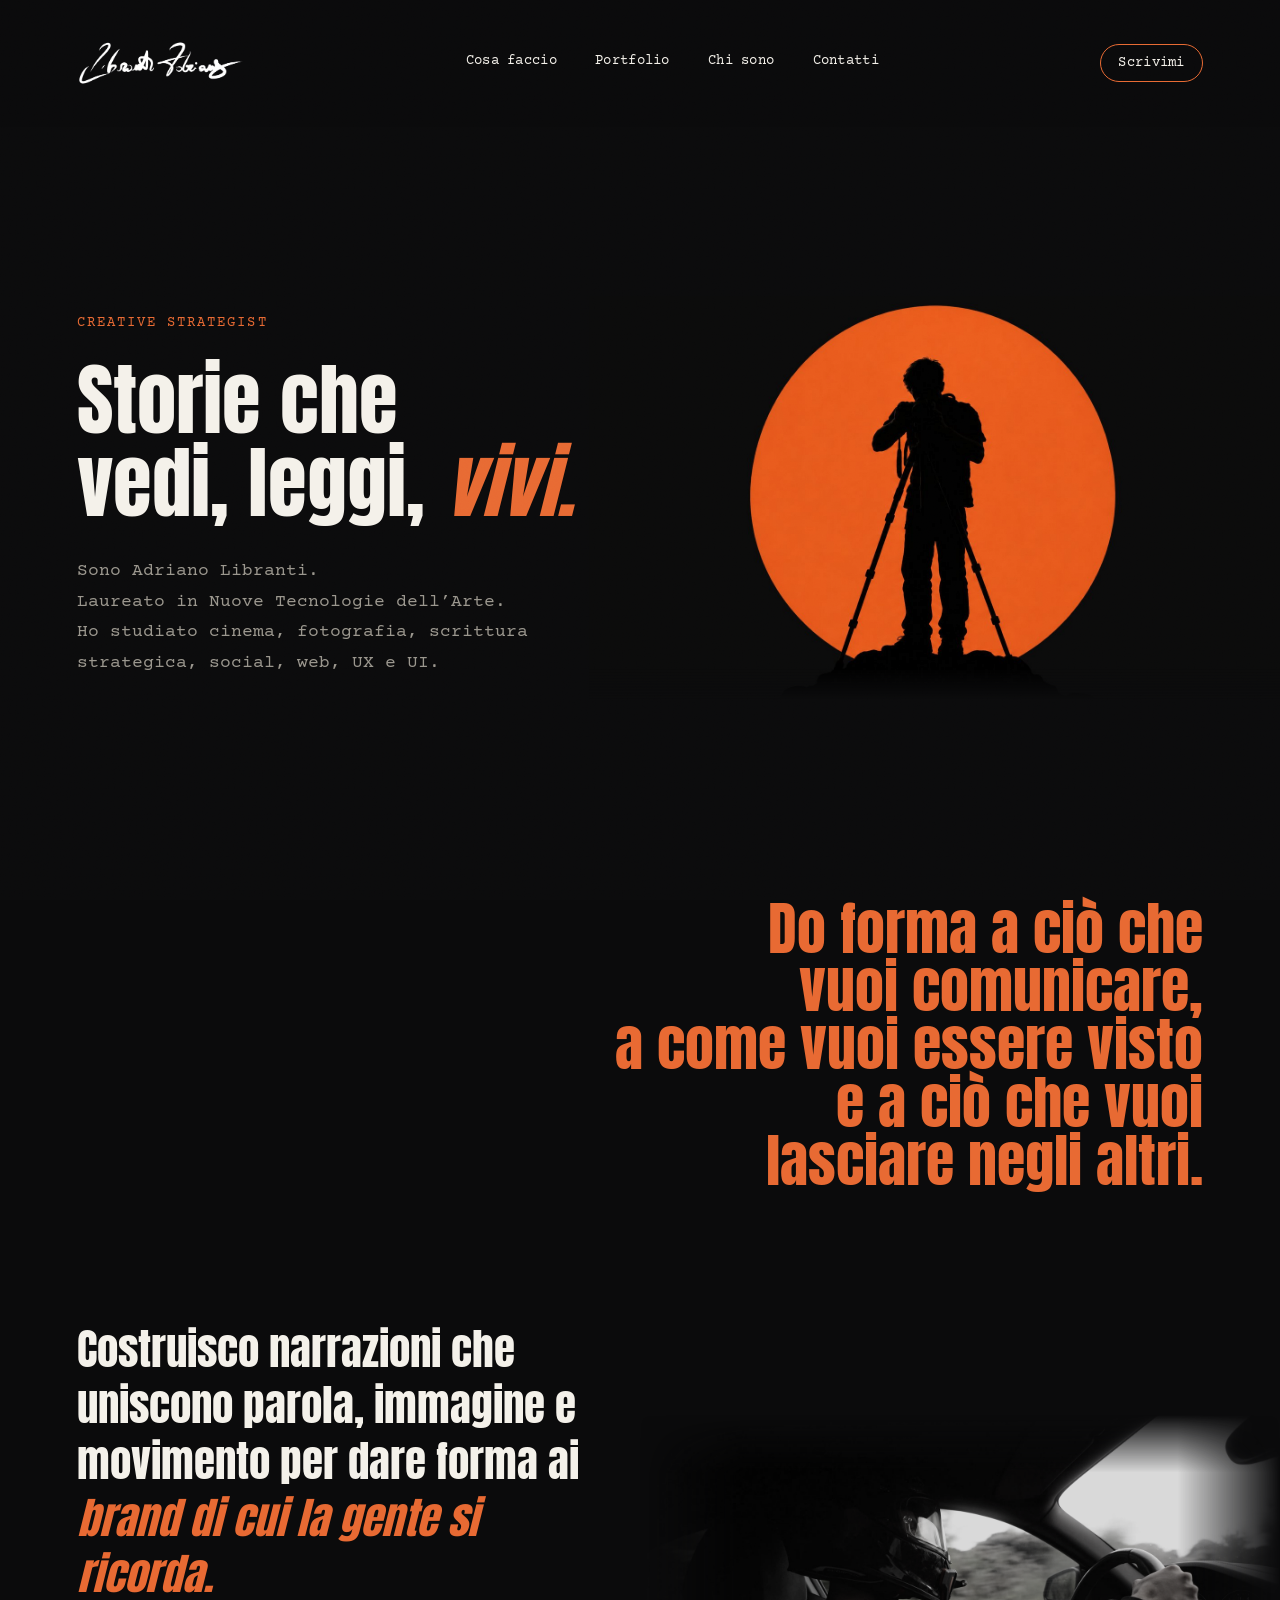
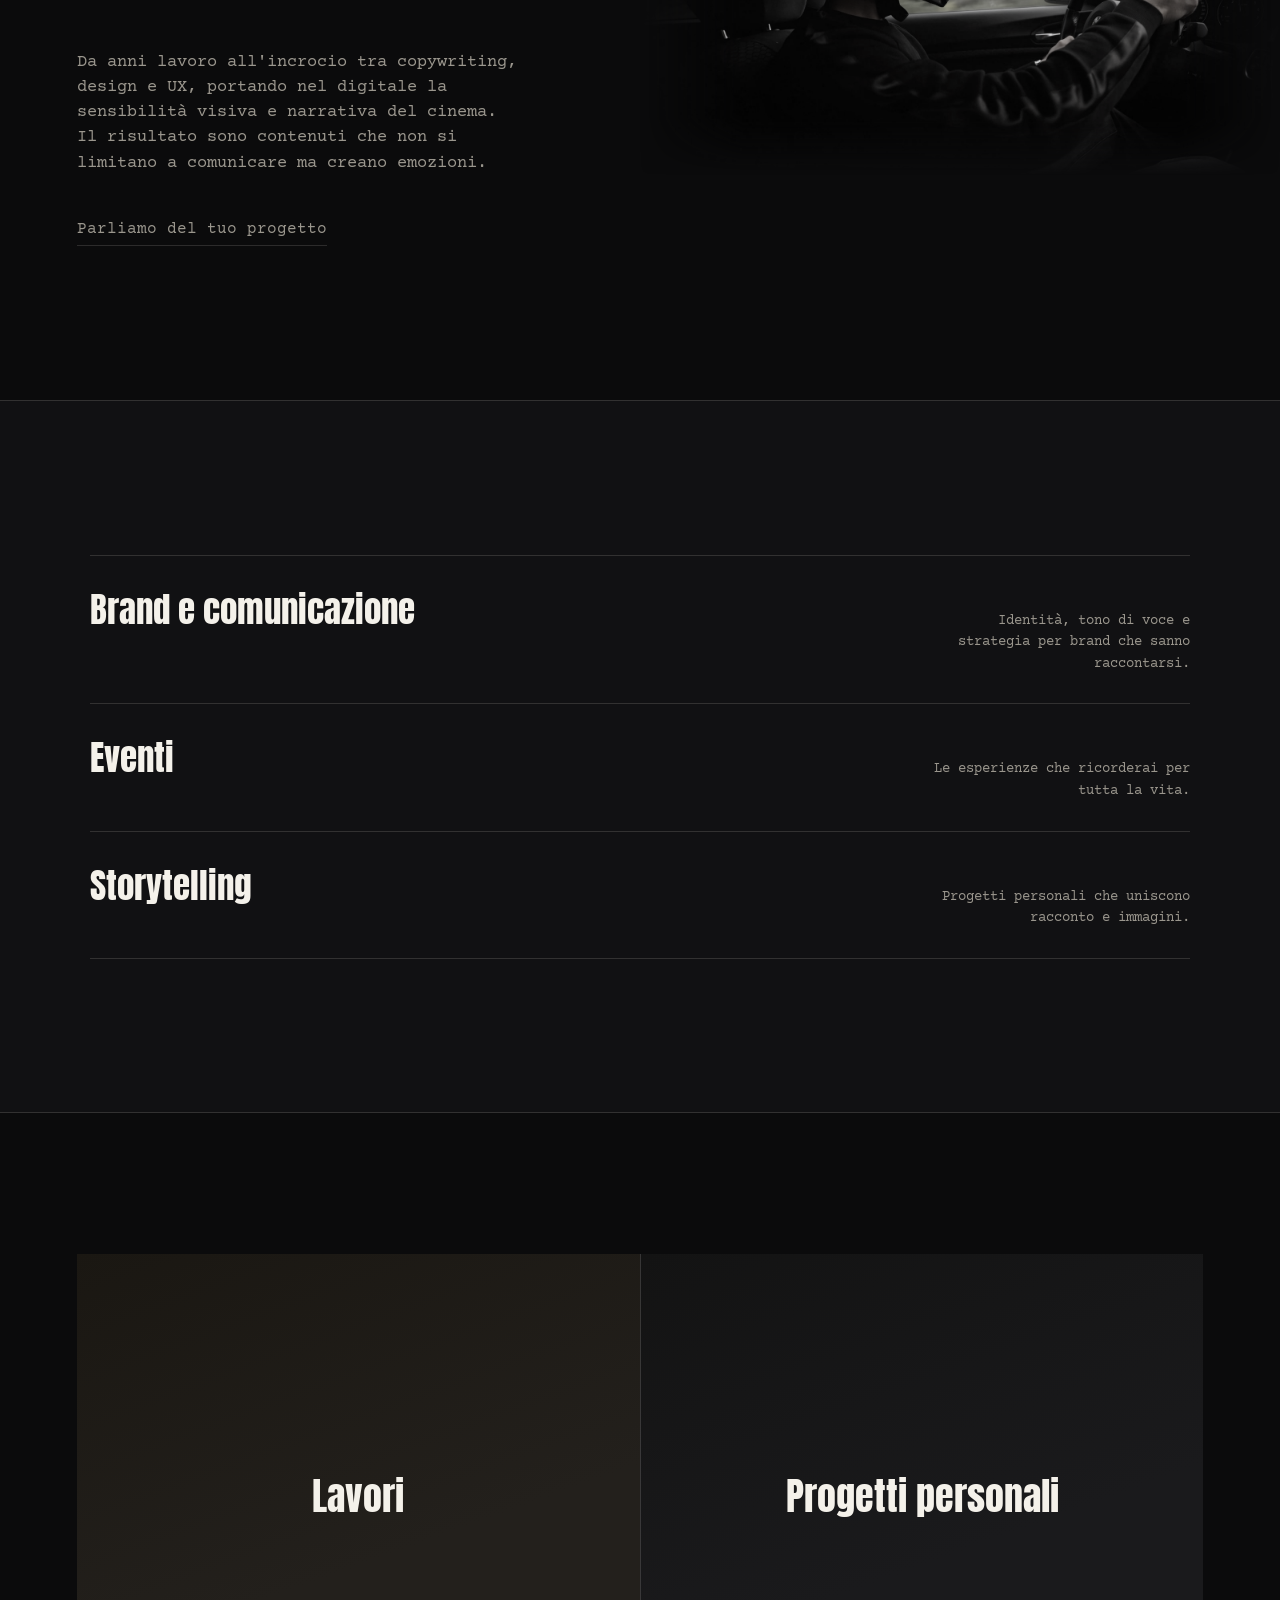
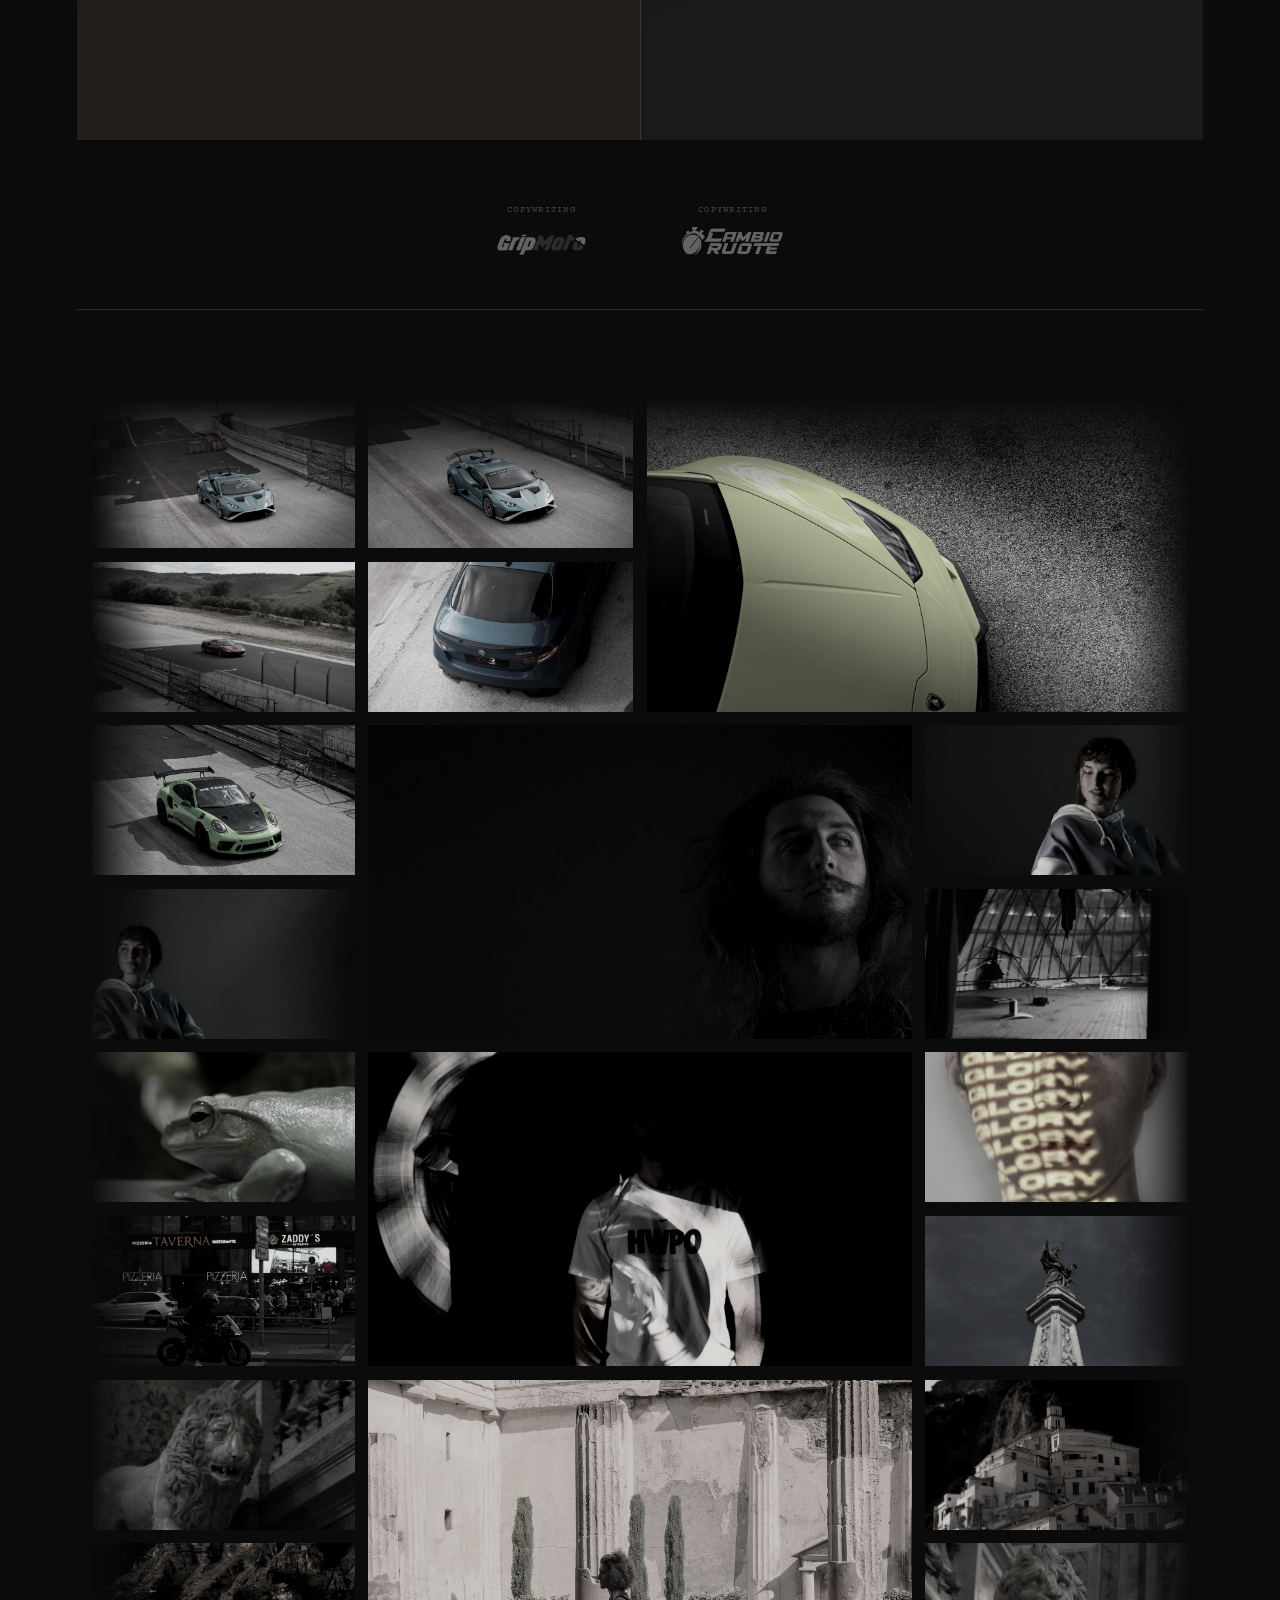
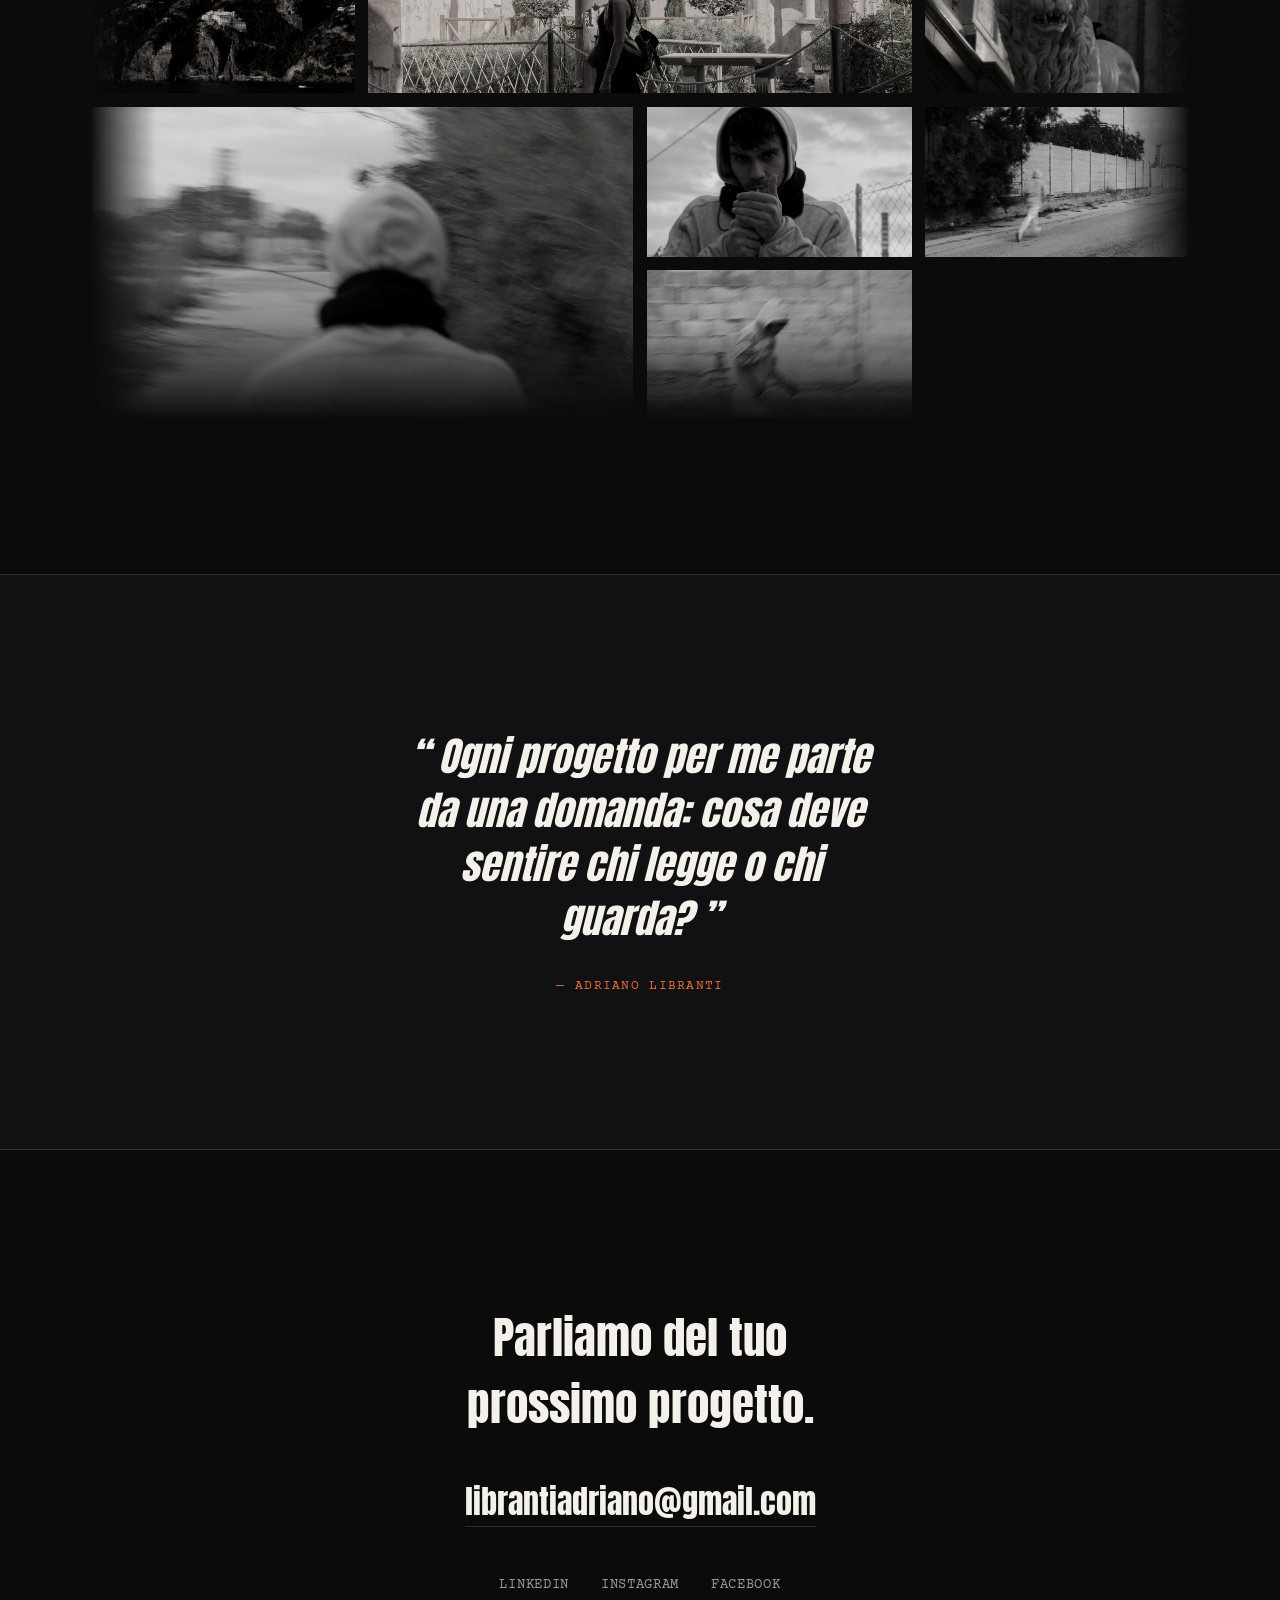
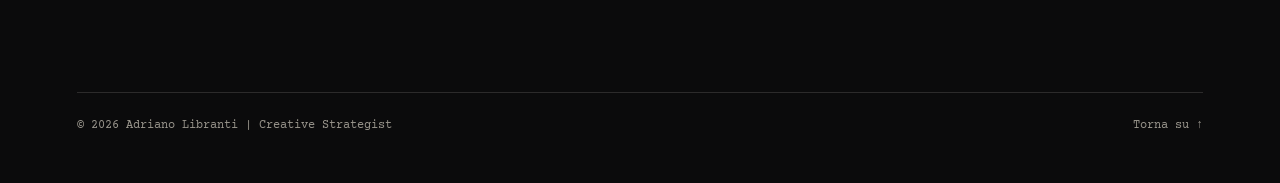
==== index.html @ df9f4f54 "Sistema "Eventi" nella sezione "Cosa faccio" su mobile (iPhone Pro Max/Plus) Il layout mobile affida" ====
<!DOCTYPE html>
<html lang="it">
<head>
  <meta charset="UTF-8">
  <meta name="viewport" content="width=device-width, initial-scale=1.0">
  <title>Adriano Libranti | Creative Strategist </title>
  <meta name="description" content="Adriano Libranti — Creative Strategist. Storytelling, copywriting, design, UX e linguaggio cinematografico al servizio dei brand.">
  <link rel="icon" type="image/png" href="assets/img/favicon.png">
  <link rel="preconnect" href="https://fonts.googleapis.com">
  <link rel="preconnect" href="https://fonts.gstatic.com" crossorigin>
  <link href="https://fonts.googleapis.com/css2?family=Anton&family=Courier+Prime:ital,wght@0,400;0,700;1,400;1,700&display=swap" rel="stylesheet">
  <link rel="stylesheet" href="assets/css/style.css?v=47">
</head>
<body id="top">
  <div class="preloader" id="preloader" aria-hidden="true">
    <span class="preloader__count" id="preloaderCount">0</span>
    <span class="preloader__label">Adriano Libranti</span>
  </div>

  <div class="cursor" id="cursor" aria-hidden="true">
    <div class="cursor__caret" id="cursorCaret"></div>
  </div>

  <div class="grain" aria-hidden="true"></div>

  <header class="site-header">
    <a href="#top" class="site-header__logo">
      <img src="assets/img/logo.png" alt="Adriano Libranti">
    </a>

    <nav class="site-header__nav">
      <a href="#servizi">Cosa faccio</a>
      <a href="#lavori">Portfolio</a>
      <a href="#chi-sono">Chi sono</a>
      <a href="#contatti">Contatti</a>
    </nav>

    <a href="mailto:librantiadriano@gmail.com" class="site-header__cta">
      Scrivimi
    </a>
  </header>

  <main>
    <section class="hero" id="hero">
      <p class="hero__eyebrow reveal">Creative Strategist</p>

      <h1 class="hero__title" data-cursor="text">
        <span class="reveal">Storie che</span>
        <span class="reveal">vedi, leggi, <em>vivi.</em></span>
      </h1>

      <p class="hero__subtitle reveal">
        Sono Adriano Libranti.<br>
        Laureato in Nuove Tecnologie dell’Arte.<br>
        Ho studiato cinema, fotografia, scrittura strategica, social, web, UX e UI.
      </p>

      <div class="home-photo-frame home-photo-frame--hero" aria-hidden="true">
        <img src="assets/img/home/hero-side.jpg" alt="" class="home-photo reveal" fetchpriority="high">
      </div>
    </section>

    <section class="scroll-text">
      <p class="scroll-text__text" id="scrollText" data-cursor="text">
        Do forma a ciò che<br> vuoi comunicare,<br> a come vuoi essere visto <br>e a ciò che vuoi <br>lasciare negli altri.
      </p>
    </section>

    <section class="about" id="chi-sono">
      <div class="about__inner">
        <p class="about__statement reveal" data-cursor="text">
          Costruisco narrazioni che uniscono parola, immagine e movimento
          per dare forma ai <em>brand di cui la gente si ricorda.</em>
        </p>

        <div class="about__details reveal">
          <p>
            Da anni lavoro all'incrocio tra copywriting, design e UX,
            portando nel digitale la sensibilità visiva e narrativa del
            cinema.<br>Il risultato sono contenuti che non si
            limitano a comunicare ma creano emozioni.
          </p>
          <a href="#contatti" class="link-arrow">
            Parliamo del tuo progetto
          </a>
        </div>
      </div>

      <div class="home-photo-frame" aria-hidden="true">
        <img src="assets/img/home/about-side.jpg" alt="" class="home-photo reveal" loading="lazy">
      </div>
    </section>

    <section class="services" id="servizi">
      <ul class="services__list">
        <li>
          <a href="brand-comunicazione.html" class="services__row reveal">
            <span class="services__name">Brand e comunicazione</span>
            <span class="services__desc">Identità, tono di voce e strategia per brand che sanno raccontarsi.</span>
          </a>
        </li>
        <li>
          <a href="eventi.html" class="services__row reveal">
            <span class="services__name">Eventi</span>
            <span class="services__desc">Le esperienze che ricorderai per tutta la vita.</span>
          </a>
        </li>
        <li>
          <a href="progetti-personali.html" class="services__row reveal">
            <span class="services__name">Storytelling</span>
            <span class="services__desc">Progetti personali che uniscono racconto e immagini.</span>
          </a>
        </li>
      </ul>
    </section>

    <section class="work" id="lavori">
      <div class="work__grid">
        <a href="lavori.html" class="work-card reveal">
          <span class="work-card__title">Lavori</span>
        </a>
        <a href="progetti-personali.html" class="work-card reveal">
          <span class="work-card__title">Progetti personali</span>
        </a>
      </div>

      <div class="logos-carousel logos-carousel--static reveal">
        <div class="logos-carousel__track">
          <div class="logos-carousel__group">
            <span class="logo-item">
              <span class="logo-item__caption">Copywriting</span>
              <img src="assets/img/loghi%20clienti/gripmoto.png" alt="Grip Moto" class="logo-item__img--gripmoto" loading="lazy">
            </span>
            <span class="logo-item">
              <span class="logo-item__caption">Copywriting</span>
              <img src="assets/img/loghi%20clienti/cambioruote.png" alt="Cambio Ruote" loading="lazy">
            </span>
          </div>
        </div>
      </div>

      <div class="gallery-strip reveal" id="galleryStrip">
        <img src="assets/img/home/gallery-01.jpg" alt="" class="gallery-strip__img" loading="lazy">
        <img src="assets/img/home/gallery-02.jpg" alt="" class="gallery-strip__img" loading="lazy">
        <img src="assets/img/home/gallery-03.jpg" alt="" class="gallery-strip__img gallery-strip__img--big" loading="lazy">
        <img src="assets/img/home/gallery-04.jpg" alt="" class="gallery-strip__img" loading="lazy">
        <img src="assets/img/home/gallery-05.jpg" alt="" class="gallery-strip__img" loading="lazy">
        <img src="assets/img/home/gallery-06.jpg" alt="" class="gallery-strip__img" loading="lazy">
        <img src="assets/img/home/gallery-08.jpg" alt="" class="gallery-strip__img gallery-strip__img--big" loading="lazy">
        <img src="assets/img/home/gallery-09.jpg" alt="" class="gallery-strip__img" loading="lazy">
        <img src="assets/img/home/gallery-10.jpg" alt="" class="gallery-strip__img" loading="lazy">
        <img src="assets/img/home/gallery-11.jpg" alt="" class="gallery-strip__img" loading="lazy">
        <img src="assets/img/home/gallery-12.jpg" alt="" class="gallery-strip__img" loading="lazy">
        <img src="assets/img/home/gallery-13.jpg" alt="" class="gallery-strip__img gallery-strip__img--big" loading="lazy">
        <img src="assets/img/home/gallery-14.jpg" alt="" class="gallery-strip__img" loading="lazy">
        <img src="assets/img/home/gallery-15.jpg" alt="" class="gallery-strip__img" loading="lazy">
        <img src="assets/img/home/gallery-16.jpg" alt="" class="gallery-strip__img" loading="lazy">
        <img src="assets/img/home/gallery-17.jpg" alt="" class="gallery-strip__img" loading="lazy">
        <img src="assets/img/home/gallery-18.jpg" alt="" class="gallery-strip__img gallery-strip__img--big" loading="lazy">
        <img src="assets/img/home/gallery-20.jpg" alt="" class="gallery-strip__img" loading="lazy">
        <img src="assets/img/home/gallery-21.jpg" alt="" class="gallery-strip__img" loading="lazy">
        <img src="assets/img/home/gallery-22.jpg" alt="" class="gallery-strip__img" loading="lazy">
        <img src="assets/img/home/gallery-23.jpg" alt="" class="gallery-strip__img gallery-strip__img--big" loading="lazy">
        <img src="assets/img/home/gallery-24.jpg" alt="" class="gallery-strip__img" loading="lazy">
        <img src="assets/img/home/gallery-26.jpg" alt="" class="gallery-strip__img" loading="lazy">
        <img src="assets/img/home/gallery-27.jpg" alt="" class="gallery-strip__img" loading="lazy">
      </div>

      <div class="lightbox" id="lightbox" aria-hidden="true">
        <button type="button" class="lightbox__close" id="lightboxClose" aria-label="Chiudi">✕</button>
        <button type="button" class="lightbox__nav lightbox__nav--prev" id="lightboxPrev" aria-label="Foto precedente">‹</button>
        <img src="" alt="" class="lightbox__img" id="lightboxImg">
        <button type="button" class="lightbox__nav lightbox__nav--next" id="lightboxNext" aria-label="Foto successiva">›</button>
      </div>
    </section>

    <section class="quote">
      <p class="quote__text reveal" data-cursor="text">
        “ Ogni progetto per me parte da una domanda: cosa deve sentire chi legge o chi guarda? ”
      </p>
      <span class="quote__author reveal">— Adriano Libranti</span>
    </section>

  </main>

  <footer class="contact" id="contatti">
    <h2 class="contact__title reveal" data-cursor="text">Parliamo del tuo prossimo progetto.</h2>

    <a href="mailto:librantiadriano@gmail.com" class="contact__email reveal">
      librantiadriano@gmail.com
    </a>

    <div class="contact__socials reveal">
      <a href="https://www.linkedin.com/in/adriano-libranti-921337409/" target="_blank" rel="noopener">LinkedIn</a>
      <a href="https://www.instagram.com/libradri" target="_blank" rel="noopener">Instagram</a>
      <a href="https://www.facebook.com/libranti.adriano" target="_blank" rel="noopener">Facebook</a>
    </div>

    <div class="contact__meta">
      <span>© <span id="year"></span> Adriano Libranti | Creative Strategist</span>
      <a href="#top">Torna su ↑</a>
    </div>
  </footer>

  <script src="assets/js/main.js?v=30"></script>
</body>
</html>
---- assets/css/style.css ----
:root {
  --color-bg: #0b0b0c;
  --color-bg-alt: #111113;
  --color-text: #f4f1ea;
  --color-text-dim: #9a968d;
  --color-accent: #e86a33;
  --color-line: rgba(244, 241, 234, 0.14);

  --font-display: "Anton", "Arial Narrow Bold", sans-serif;
  --font-body: "Courier Prime", "Courier New", monospace;

  --section-padding: clamp(5rem, 12vw, 10rem);
  --side-padding: clamp(1.5rem, 6vw, 5rem);

  --ease: cubic-bezier(0.16, 1, 0.3, 1);
  --duration: 0.6s;
}

*, *::before, *::after { box-sizing: border-box; }

html {
  scroll-behavior: smooth;
  background: var(--color-bg);
}

body {
  margin: 0;
  background: var(--color-bg);
  color: var(--color-text);
  font-family: var(--font-body);
  font-weight: 400;
  line-height: 1.5;
  -webkit-font-smoothing: antialiased;
  overflow-x: hidden;
}

body.is-loading { overflow: hidden; height: 100vh; }

body.is-lightbox-open { overflow: hidden; }

a {
  color: inherit;
  text-decoration: none;
}

ul { list-style: none; margin: 0; padding: 0; }

h1, h2 {
  font-family: var(--font-display);
  font-weight: 400;
  margin: 0;
}

em { font-style: italic; color: var(--color-accent); }

img { max-width: 100%; display: block; }

section { position: relative; }

.link-arrow {
  display: inline-block;
  margin-top: 1.5rem;
  font-size: 1rem;
  border-bottom: 1px solid var(--color-line);
  padding-bottom: 0.3rem;
  transition: border-color var(--duration) var(--ease), color var(--duration) var(--ease);
}
.link-arrow:hover { border-color: var(--color-accent); color: var(--color-accent); }

.reveal {
  opacity: 0;
  transform: translateY(28px);
  transition: opacity 0.9s var(--ease), transform 0.9s var(--ease);
}
.reveal.is-visible {
  opacity: 1;
  transform: translateY(0);
}
.hero__title .reveal:nth-child(1) { transition-delay: 0.05s; }
.hero__title .reveal:nth-child(2) { transition-delay: 0.15s; }

.home-photo-frame {
  position: absolute;
  right: 0;
  top: 50%;
  transform: translateY(-50%);
  width: clamp(540px, 50vw, 960px);
  aspect-ratio: 16 / 9;
  overflow: hidden;
  -webkit-mask-image:
    linear-gradient(to right, transparent 0%, black 16%, black 84%, transparent 100%),
    linear-gradient(to bottom, transparent 0%, black 16%, black 84%, transparent 100%);
  -webkit-mask-composite: source-in, source-in;
  mask-image:
    linear-gradient(to right, transparent 0%, black 16%, black 84%, transparent 100%),
    linear-gradient(to bottom, transparent 0%, black 16%, black 84%, transparent 100%);
  mask-composite: intersect;
}
.home-photo-frame--hero {
  top: calc(50% + 3rem);
  width: clamp(600px, 54vw, 980px);
  height: clamp(345px, 31.5vw, 615px);
  aspect-ratio: auto;
  -webkit-mask-image: linear-gradient(to top, transparent 0, black 32px);
  mask-image: linear-gradient(to top, transparent 0, black 32px);
}
.home-photo {
  width: 100%;
  height: 100%;
  object-fit: cover;
  filter: grayscale(0.85) contrast(1.05) brightness(0.85);
}
.home-photo-frame--hero .home-photo {
  filter: none;
}

.preloader {
  position: fixed;
  inset: 0;
  z-index: 200;
  background: var(--color-bg);
  display: flex;
  flex-direction: column;
  align-items: center;
  justify-content: center;
  gap: 1rem;
  transition: transform 0.9s var(--ease), opacity 0.7s ease;
}
.preloader__count {
  font-family: var(--font-display);
  font-size: clamp(2.6rem, 8vw, 5rem);
  font-weight: 300;
  color: var(--color-text);
}
.preloader__count::after { content: "%"; font-size: 0.5em; margin-left: 0.2em; color: var(--color-accent); }
.preloader__label {
  font-size: 0.8rem;
  letter-spacing: 0.2em;
  text-transform: uppercase;
  color: var(--color-text-dim);
}
.preloader.is-done {
  transform: translateY(-100%);
  opacity: 0;
  pointer-events: none;
}

.cursor {
  position: fixed;
  top: 0;
  left: 0;
  z-index: 150;
  pointer-events: none;
  mix-blend-mode: difference;
}
.cursor-trail-cell {
  position: fixed;
  top: 0;
  left: 0;
  width: var(--grid-trail-size);
  height: var(--grid-trail-size);
  box-sizing: border-box;
  border: 2px solid var(--color-accent);
  background: rgba(232, 106, 51, 0.22);
  pointer-events: none;
  z-index: 149;
  opacity: 1;
  transform: scale(1);
  transition: opacity 0.7s linear, transform 0.7s ease-out;
  will-change: transform, opacity;
}

.cursor__caret {
  position: fixed;
  width: calc(var(--caret-size, 48px) * 0.22);
  height: calc(var(--caret-size, 48px) * 1.15);
  margin: calc(var(--caret-size, 48px) * -0.575) 0 0 calc(var(--caret-size, 48px) * -0.11);
  background: var(--caret-color, var(--color-text));
  border-radius: 1px;
  opacity: 0;
  transition: opacity 0.25s var(--ease),
              width 0.2s var(--ease), height 0.2s var(--ease), margin 0.2s var(--ease);
}
.cursor.is-text-hovering .cursor__caret {
  opacity: 1;
}

.grain {
  position: fixed;
  inset: 0;
  z-index: 140;
  pointer-events: none;
  opacity: 0.05;
  mix-blend-mode: overlay;
  background-image: url("data:image/svg+xml;utf8,<svg xmlns='http://www.w3.org/2000/svg' width='120' height='120'><filter id='n'><feTurbulence type='fractalNoise' baseFrequency='0.85' numOctaves='2' stitchTiles='stitch'/></filter><rect width='100%25' height='100%25' filter='url(%23n)'/></svg>");
}

.site-header {
  position: fixed;
  top: 0;
  left: 0;
  right: 0;
  z-index: 100;
  display: flex;
  align-items: center;
  justify-content: space-between;
  padding: 1.75rem var(--side-padding);
  font-size: 0.85rem;
  letter-spacing: 0.02em;
  background: rgba(11, 11, 12, 0.7);
  backdrop-filter: blur(14px);
  -webkit-backdrop-filter: blur(14px);
  border-bottom: 1px solid transparent;
  transition: border-color var(--duration) var(--ease);
}
body.is-scrolled .site-header {
  border-bottom-color: var(--color-line);
}

.site-header__logo {
  display: flex;
  align-items: center;
}
.site-header__logo img {
  height: 70px;
  width: auto;
}

.site-header__nav {
  display: flex;
  gap: clamp(1.25rem, 3vw, 2.5rem);
}
.site-header__nav a {
  position: relative;
  padding-bottom: 0.2rem;
}
.site-header__nav a::after {
  content: "";
  position: absolute;
  left: 0;
  bottom: 0;
  width: 0;
  height: 1px;
  background: var(--color-accent);
  transition: width var(--duration) var(--ease);
}
.site-header__nav a:hover::after { width: 100%; }

.site-header__cta {
  border: 1px solid var(--color-accent);
  border-radius: 999px;
  padding: 0.5rem 1.1rem;
  transition: background-color var(--duration) var(--ease), color var(--duration) var(--ease);
}
.site-header__cta:hover { background-color: var(--color-accent); color: var(--color-bg); }

.hero {
  min-height: 100vh;
  display: flex;
  flex-direction: column;
  justify-content: center;
  padding: 0 var(--side-padding);
  padding-top: 6rem;
}

.hero__eyebrow {
  font-size: 0.85rem;
  letter-spacing: 0.15em;
  text-transform: uppercase;
  color: var(--color-accent);
  margin-bottom: 1.5rem;
}

.hero__title {
  font-size: clamp(2.2rem, 6.2vw, 5.4rem);
  line-height: 1.05;
  font-weight: 400;
  max-width: 22ch;
}
.hero__title span { display: block; }

.hero__subtitle {
  margin-top: 2rem;
  max-width: 42ch;
  font-size: clamp(1rem, 1.4vw, 1.15rem);
  line-height: 1.7;
  color: var(--color-text-dim);
}

.scroll-text {
  padding: 0 var(--side-padding);
  display: flex;
  justify-content: flex-end;
}
.scroll-text__text {
  margin: 0;
  font-family: var(--font-display);
  font-size: clamp(1.96rem, 4.53vw, 3.91rem);
  line-height: 1;
  max-width: 30ch;
  text-align: right;
  color: var(--color-accent);
}
.scroll-text__char {
  visibility: hidden;
}
.scroll-text__char.is-typed {
  visibility: visible;
}

.about {
  padding: 5.5rem var(--side-padding) var(--section-padding);
}
.about__inner {
  max-width: 1100px;
}

.about__statement {
  font-family: var(--font-display);
  font-size: clamp(1.6rem, 3.4vw, 2.7rem);
  line-height: 1.3;
  font-weight: 400;
  max-width: 26ch;
}

.about__details {
  margin-top: 3rem;
  max-width: 46ch;
  color: var(--color-text-dim);
  font-size: 1.05rem;
}

.services {
  padding: var(--section-padding) var(--side-padding);
  background: var(--color-bg-alt);
  border-top: 1px solid var(--color-line);
  border-bottom: 1px solid var(--color-line);
}

.services__list { max-width: 1100px; margin: 0 auto; border-top: 1px solid var(--color-line); }

.services__row {
  display: flex;
  align-items: baseline;
  gap: clamp(1rem, 4vw, 3rem);
  padding: 1.75rem 0;
  border-bottom: 1px solid var(--color-line);
  cursor: pointer;
  transition: padding-left var(--duration) var(--ease);
}
.services__row:hover { padding-left: 1rem; }

.services__name {
  font-family: var(--font-display);
  font-size: clamp(1.4rem, 3.4vw, 2.2rem);
  flex: 1;
  transition: color var(--duration) var(--ease);
}
.services__row:hover .services__name { color: var(--color-accent); }

.services__desc {
  max-width: 32ch;
  font-size: 0.9rem;
  color: var(--color-text-dim);
  text-align: right;
}

.work {
  padding: calc(var(--section-padding) * 0.55) var(--side-padding) var(--section-padding);
}

.work__grid {
  margin-top: 3.5rem;
  display: grid;
  grid-template-columns: repeat(2, 1fr);
}

.work-card {
  min-height: clamp(22rem, 38vw, 32rem);
  display: flex;
  flex-direction: column;
  align-items: center;
  justify-content: center;
  gap: 1rem;
  position: relative;
  overflow: hidden;
  transition: filter var(--duration) var(--ease);
}
.work-card + .work-card {
  border-left: 1px solid var(--color-line);
}
.work-card:nth-child(1) { background: linear-gradient(160deg, #1a1712, #23201c 60%); }
.work-card:nth-child(2) { background: linear-gradient(160deg, #131313, #1a1a1c 60%); }
.work-card:hover { filter: brightness(1.2); }

.work-card__title {
  font-family: var(--font-display);
  font-size: clamp(1.6rem, 3.4vw, 2.4rem);
  color: var(--color-text);
  transition: color var(--duration) var(--ease);
}
.work-card:hover .work-card__title { color: var(--color-accent); }

.logos-carousel {
  margin-top: 4rem;
  padding-bottom: 3rem;
  border-bottom: 1px solid var(--color-line);
  overflow: hidden;
}
.logos-carousel__track {
  display: flex;
  width: max-content;
  animation: logosScroll 32s linear infinite;
}
.logos-carousel:hover .logos-carousel__track { animation-play-state: paused; }
.logos-carousel--static .logos-carousel__track {
  animation: none;
  width: 100%;
  justify-content: center;
}
.logos-carousel__group { display: flex; align-items: flex-start; }

.logo-item {
  display: flex;
  flex-direction: column;
  align-items: center;
  gap: 0.6rem;
  flex-shrink: 0;
  padding: 0 3rem;
  font-size: 0.85rem;
  letter-spacing: 0.1em;
  text-transform: uppercase;
  color: var(--color-text-dim);
  white-space: nowrap;
  opacity: 0.6;
  transition: opacity var(--duration) var(--ease), color var(--duration) var(--ease);
}
.logo-item:hover { opacity: 1; color: var(--color-text); }
.logo-item__caption {
  font-size: 0.55rem;
  letter-spacing: 0.14em;
  text-transform: uppercase;
  color: var(--color-text-dim);
  opacity: 0.7;
  transition: color var(--duration) var(--ease), opacity var(--duration) var(--ease);
}
.logo-item:hover .logo-item__caption { color: var(--color-text); opacity: 1; }
.logo-item img {
  height: 28px;
  width: auto;
  filter: grayscale(1) brightness(1.6);
  opacity: 0.6;
  transition: opacity var(--duration) var(--ease), filter var(--duration) var(--ease);
}
.logo-item:hover img { opacity: 1; filter: grayscale(0) brightness(1); }
.logo-item img.logo-item__img--gripmoto { height: 34px; }

@keyframes logosScroll {
  from { transform: translateX(0); }
  to { transform: translateX(-50%); }
}

.gallery-strip {
  max-width: 1100px;
  margin: 5.5rem auto 0;
  display: grid;
  grid-template-columns: repeat(4, 1fr);
  grid-auto-rows: 150px;
  grid-auto-flow: dense;
  gap: 0.85rem;
  -webkit-mask-image:
    linear-gradient(to right, transparent 0%, black 6%, black 94%, transparent 100%),
    linear-gradient(to bottom, transparent 0%, black 6%, black 94%, transparent 100%);
  -webkit-mask-composite: source-in, source-in;
  mask-image:
    linear-gradient(to right, transparent 0%, black 6%, black 94%, transparent 100%),
    linear-gradient(to bottom, transparent 0%, black 6%, black 94%, transparent 100%);
  mask-composite: intersect;
}
.gallery-strip__img {
  width: 100%;
  height: 100%;
  object-fit: cover;
  filter: grayscale(0.85) contrast(1.05) brightness(0.85);
  transition: filter 0.4s var(--ease);
  cursor: pointer;
}
.gallery-strip__img--big {
  grid-column: span 2;
  grid-row: span 2;
}
.gallery-strip__img:hover {
  filter: grayscale(0) contrast(1.05) brightness(1);
}

@media (max-width: 640px) {
  .gallery-strip { grid-template-columns: repeat(2, 1fr); grid-auto-rows: 120px; }
  .gallery-strip__img--big { grid-column: span 1; grid-row: span 1; }
}

.lightbox {
  position: fixed;
  inset: 0;
  z-index: 300;
  display: flex;
  align-items: center;
  justify-content: center;
  background: rgba(11, 11, 12, 0.94);
  opacity: 0;
  pointer-events: none;
  transition: opacity 0.3s var(--ease);
}
.lightbox.is-open {
  opacity: 1;
  pointer-events: auto;
}
.lightbox__img {
  max-width: min(88vw, 1200px);
  max-height: 84vh;
  object-fit: contain;
  box-shadow: 0 30px 70px -20px rgba(0, 0, 0, 0.8);
}
.lightbox__close,
.lightbox__nav {
  position: fixed;
  background: none;
  border: none;
  color: var(--color-text);
  font-family: var(--font-display);
  line-height: 1;
  cursor: pointer;
  opacity: 0.6;
  transition: opacity var(--duration) var(--ease), color var(--duration) var(--ease);
}
.lightbox__close:hover,
.lightbox__nav:hover {
  opacity: 1;
  color: var(--color-accent);
}
.lightbox__close {
  top: 2rem;
  right: 2rem;
  font-size: 1.5rem;
}
.lightbox__nav {
  top: 50%;
  transform: translateY(-50%);
  font-size: 4rem;
  padding: 1rem;
}
.lightbox__nav--prev { left: 0.5rem; }
.lightbox__nav--next { right: 0.5rem; }

.quote {
  padding: var(--section-padding) var(--side-padding);
  background: var(--color-bg-alt);
  border-top: 1px solid var(--color-line);
  border-bottom: 1px solid var(--color-line);
  text-align: center;
}
.quote__text {
  font-family: var(--font-display);
  font-style: italic;
  font-size: clamp(1.5rem, 3.4vw, 2.5rem);
  line-height: 1.35;
  max-width: 24ch;
  margin: 0 auto;
}
.quote__author {
  display: block;
  margin-top: 2rem;
  font-size: 0.8rem;
  letter-spacing: 0.1em;
  text-transform: uppercase;
  color: var(--color-accent);
}

.contact {
  padding: var(--section-padding) var(--side-padding) 3rem;
  text-align: center;
}

.contact__title {
  font-size: clamp(1.8rem, 4.2vw, 2.8rem);
  max-width: 18ch;
  margin: 0 auto;
}

.contact__email {
  display: inline-block;
  margin-top: 2.5rem;
  font-family: var(--font-display);
  font-size: clamp(1.3rem, 3.2vw, 2rem);
  border-bottom: 1px solid var(--color-line);
  transition: color var(--duration) var(--ease), border-color var(--duration) var(--ease);
}
.contact__email:hover { color: var(--color-accent); border-color: var(--color-accent); }

.contact__socials {
  margin-top: 3rem;
  display: flex;
  justify-content: center;
  gap: 2rem;
  font-size: 0.85rem;
  letter-spacing: 0.05em;
  text-transform: uppercase;
  color: var(--color-text-dim);
}
.contact__socials a:hover { color: var(--color-accent); }

.contact__meta {
  margin-top: 6rem;
  padding-top: 1.5rem;
  border-top: 1px solid var(--color-line);
  display: flex;
  justify-content: space-between;
  font-size: 0.75rem;
  color: var(--color-text-dim);
}

.lavori-page {
  min-height: 100vh;
  display: flex;
  flex-direction: column;
  padding-top: 6rem;
}

.work__grid--full {
  flex: 1;
  height: 100%;
  grid-template-rows: 1fr;
}
.work__grid--full .work-card {
  min-height: 0;
  height: 100%;
}

.word-pattern {
  position: fixed;
  inset: -10%;
  z-index: 0;
  display: flex;
  flex-direction: column;
  justify-content: space-evenly;
  transform: rotate(-4deg);
  overflow: hidden;
  pointer-events: none;
}
.word-pattern ~ main,
.word-pattern ~ footer {
  position: relative;
  z-index: 1;
}

.word-pattern__track {
  display: flex;
  width: max-content;
  white-space: nowrap;
  font-family: var(--font-display);
  font-size: clamp(2.2rem, 5.4vw, 4rem);
  color: var(--color-line);
  animation: wordScroll 44s linear infinite;
}
.word-pattern__track span {
  padding: 0 1.5rem;
}
.word-pattern__row:nth-child(even) .word-pattern__track {
  animation-name: wordScrollReverse;
  animation-duration: 34s;
}
@keyframes wordScroll {
  from { transform: translateX(0); }
  to { transform: translateX(-50%); }
}
@keyframes wordScrollReverse {
  from { transform: translateX(-50%); }
  to { transform: translateX(0); }
}

.projects {
  padding: 11rem var(--side-padding) var(--section-padding);
}
.projects-grid {
  display: grid;
  grid-template-columns: repeat(auto-fit, minmax(260px, 1fr));
  gap: 1.5rem;
}
.project-card {
  aspect-ratio: 4 / 3;
  border-radius: 4px;
  display: flex;
  flex-direction: column;
  justify-content: flex-end;
  gap: 0.4rem;
  padding: 1.5rem;
  position: relative;
  overflow: hidden;
  background: linear-gradient(160deg, #1a1712, #23201c 65%);
  transition: filter var(--duration) var(--ease), transform var(--duration) var(--ease);
}
.project-card:hover {
  filter: brightness(1.2);
  transform: translateY(-4px);
}
.project-card__title {
  font-family: var(--font-display);
  font-size: clamp(1.2rem, 2.6vw, 1.6rem);
  color: var(--color-text);
  transition: color var(--duration) var(--ease);
}
.project-card:hover .project-card__title { color: var(--color-accent); }

.project-card--empty {
  cursor: default;
}
.project-card--empty:hover {
  filter: none;
  transform: none;
}
.project-card--empty .project-card__title { opacity: 0.7; }
.project-card--empty:hover .project-card__title { color: var(--color-text); }
.project-card__tag {
  font-size: 0.7rem;
  letter-spacing: 0.1em;
  text-transform: uppercase;
  color: var(--color-text-dim);
}

.strip-list {
  padding: 8rem var(--side-padding) var(--section-padding);
}

.project-strip {
  display: grid;
  grid-template-columns: 1fr 1fr;
  align-items: center;
  gap: clamp(2rem, 5vw, 4rem);
  padding: 3rem 0;
  border-bottom: 1px solid var(--color-line);
  transition: padding-left var(--duration) var(--ease);
}
.project-strip:first-child { border-top: 1px solid var(--color-line); }
.project-strip:hover { padding-left: 1rem; }

.project-strip__body { order: 1; }
.project-strip__preview { order: 2; }
.project-strip:nth-child(even) .project-strip__body { order: 2; }
.project-strip:nth-child(even) .project-strip__preview { order: 1; }

.project-strip__preview {
  aspect-ratio: 4 / 3;
  border-radius: 4px;
  background-image: linear-gradient(160deg, #1a1712, #23201c 65%);
  background-size: cover;
  background-position: center;
  background-repeat: no-repeat;
  transition: transform var(--duration) var(--ease);
}
.project-strip:nth-child(even) .project-strip__preview { background: linear-gradient(160deg, #131313, #1a1a1c 60%); }
.project-strip:nth-child(3) .project-strip__preview { background: linear-gradient(160deg, #17130e, #201c16 60%); }
.project-strip:hover .project-strip__preview { transform: scale(1.03); }

.project-strip__title {
  font-family: var(--font-display);
  font-size: clamp(1.6rem, 3.2vw, 2.6rem);
  color: var(--color-text);
  transition: color var(--duration) var(--ease);
}
.project-strip:hover .project-strip__title { color: var(--color-accent); }

.project-strip__desc {
  margin-top: 0.75rem;
  max-width: 40ch;
  color: var(--color-text-dim);
}

.project-hero {
  padding: 8rem var(--side-padding) 0;
}
.project-hero__back {
  display: inline-block;
  margin-bottom: 2.5rem;
  font-size: 0.8rem;
  letter-spacing: 0.05em;
  color: var(--color-text-dim);
  transition: color var(--duration) var(--ease);
}
.project-hero__back:hover { color: var(--color-accent); }

.project-hero__title {
  font-size: clamp(2.4rem, 6.4vw, 5rem);
  max-width: 18ch;
}

.project-hero__meta {
  display: flex;
  flex-wrap: wrap;
  gap: 2.5rem;
  margin-top: 2.5rem;
  padding-bottom: 3rem;
  border-bottom: 1px solid var(--color-line);
}
.project-hero__meta-item {
  display: flex;
  flex-direction: column;
  gap: 0.4rem;
}
.project-hero__meta-label {
  font-size: 0.7rem;
  letter-spacing: 0.1em;
  text-transform: uppercase;
  color: var(--color-accent);
}
.project-hero__meta-value {
  font-family: var(--font-body);
  color: var(--color-text);
}

.project-hero__cover {
  margin: 3.5rem auto 0;
  max-width: 900px;
  aspect-ratio: 16 / 9;
  max-height: 30rem;
  border-radius: 4px;
  background: linear-gradient(160deg, #1a1712, #23201c 60%);
  background-size: cover;
  background-position: center;
}

.project-body {
  max-width: 900px;
  margin: 0 auto;
  padding: 5rem var(--side-padding);
  display: flex;
  flex-direction: column;
  gap: 4rem;
}
.project-body__text {
  max-width: 65ch;
  font-size: 1.05rem;
  line-height: 1.7;
  color: var(--color-text-dim);
}
.project-body__text strong { color: var(--color-text); font-weight: 700; }

.project-video {
  position: relative;
  aspect-ratio: 16 / 9;
  border-radius: 4px;
  overflow: hidden;
  background: linear-gradient(160deg, #131313, #1a1a1c 60%);
  display: flex;
  align-items: center;
  justify-content: center;
}
iframe.project-video,
video.project-video {
  width: 100%;
  border: 0;
}

.project-video__play {
  width: 68px;
  height: 68px;
  border-radius: 50%;
  border: 1px solid var(--color-text);
  display: flex;
  align-items: center;
  justify-content: center;
  color: var(--color-text);
  font-size: 1.3rem;
  transition: border-color var(--duration) var(--ease), color var(--duration) var(--ease), transform var(--duration) var(--ease);
}
.project-video:hover .project-video__play {
  border-color: var(--color-accent);
  color: var(--color-accent);
  transform: scale(1.08);
}

.project-gallery {
  display: grid;
  grid-template-columns: repeat(auto-fit, minmax(280px, 1fr));
  gap: 1.5rem;
}
.project-gallery__item {
  aspect-ratio: 4 / 3;
  border-radius: 4px;
  background-size: cover;
  background-position: center;
}
.project-gallery__item--wide {
  grid-column: 1 / -1;
  aspect-ratio: 16 / 9;
}
.project-gallery__item:nth-child(5n+1) { background-image: linear-gradient(160deg, #1a1712, #23201c 65%); }
.project-gallery__item:nth-child(5n+2) { background-image: linear-gradient(160deg, #131313, #1a1a1c 60%); }
.project-gallery__item:nth-child(5n+3) { background-image: linear-gradient(160deg, #17130e, #201c16 60%); }
.project-gallery__item:nth-child(5n+4) { background-image: linear-gradient(160deg, #1c1712, #241e17 60%); }
.project-gallery__item:nth-child(5n+5) { background-image: linear-gradient(160deg, #141414, #1e1e1e 60%); }

.project-document {
  display: flex;
  align-items: center;
  gap: 1.5rem;
  padding: 1.75rem 2rem;
  border: 1px solid var(--color-line);
  border-radius: 4px;
  transition: border-color var(--duration) var(--ease), background-color var(--duration) var(--ease);
}
.project-document:hover {
  border-color: var(--color-accent);
  background-color: var(--color-bg-alt);
}
.project-document__icon {
  font-size: 1.8rem;
  flex-shrink: 0;
  line-height: 1;
}
.project-document__title {
  display: block;
  font-family: var(--font-display);
  font-size: 1.3rem;
  color: var(--color-text);
  transition: color var(--duration) var(--ease);
}
.project-document:hover .project-document__title { color: var(--color-accent); }
.project-document__meta {
  display: block;
  margin-top: 0.4rem;
  font-size: 0.85rem;
  color: var(--color-text-dim);
}

.project-quote {
  font-family: var(--font-display);
  font-style: italic;
  font-size: clamp(1.3rem, 2.8vw, 1.9rem);
  line-height: 1.4;
  max-width: 42ch;
  color: var(--color-text);
  border-left: 2px solid var(--color-accent);
  padding-left: 1.5rem;
}

.project-artwork {
  display: block;
  width: 100%;
  max-width: 480px;
  margin: 0 auto;
  border-radius: 4px;
}

@media (pointer: coarse) {
  .cursor { display: none; }
}

@media (max-width: 1150px) {
  .home-photo-frame { display: none; }
}

@media (max-width: 860px) {
  .site-header__nav { display: none; }

  .hero { min-height: 0; justify-content: flex-start; padding-top: 9rem; padding-bottom: 6rem; }

  .lightbox__nav { font-size: 2.5rem; padding: 0.5rem; }

  .services__row { flex-direction: column; align-items: flex-start; gap: 0.5rem; }
  .services__desc { text-align: left; }

  .work__grid { grid-template-columns: 1fr; }
  .work-card + .work-card { border-left: none; border-top: 1px solid var(--color-line); }
  .work__grid--full { grid-template-rows: none; }
  .work__grid--full .work-card { height: auto; min-height: 16rem; }

  .contact__meta { flex-direction: column; gap: 0.75rem; text-align: center; }

  .project-strip { grid-template-columns: 1fr; gap: 1.25rem; }
  .project-strip__body,
  .project-strip:nth-child(even) .project-strip__body { order: 2; }
  .project-strip__preview,
  .project-strip:nth-child(even) .project-strip__preview { order: 1; }

  .project-hero__meta { flex-direction: column; gap: 1.25rem; }
}

@media (max-width: 400px) {
  .site-header__logo img { height: 52px; }
}

@media (prefers-reduced-motion: reduce) {
  html { scroll-behavior: auto; }
  .reveal, .preloader, .work-card, .cursor__caret, .project-card, .word-pattern__track, .logos-carousel__track {
    animation: none !important;
    transition: none !important;
  }
  .reveal { opacity: 1; transform: none; }
}
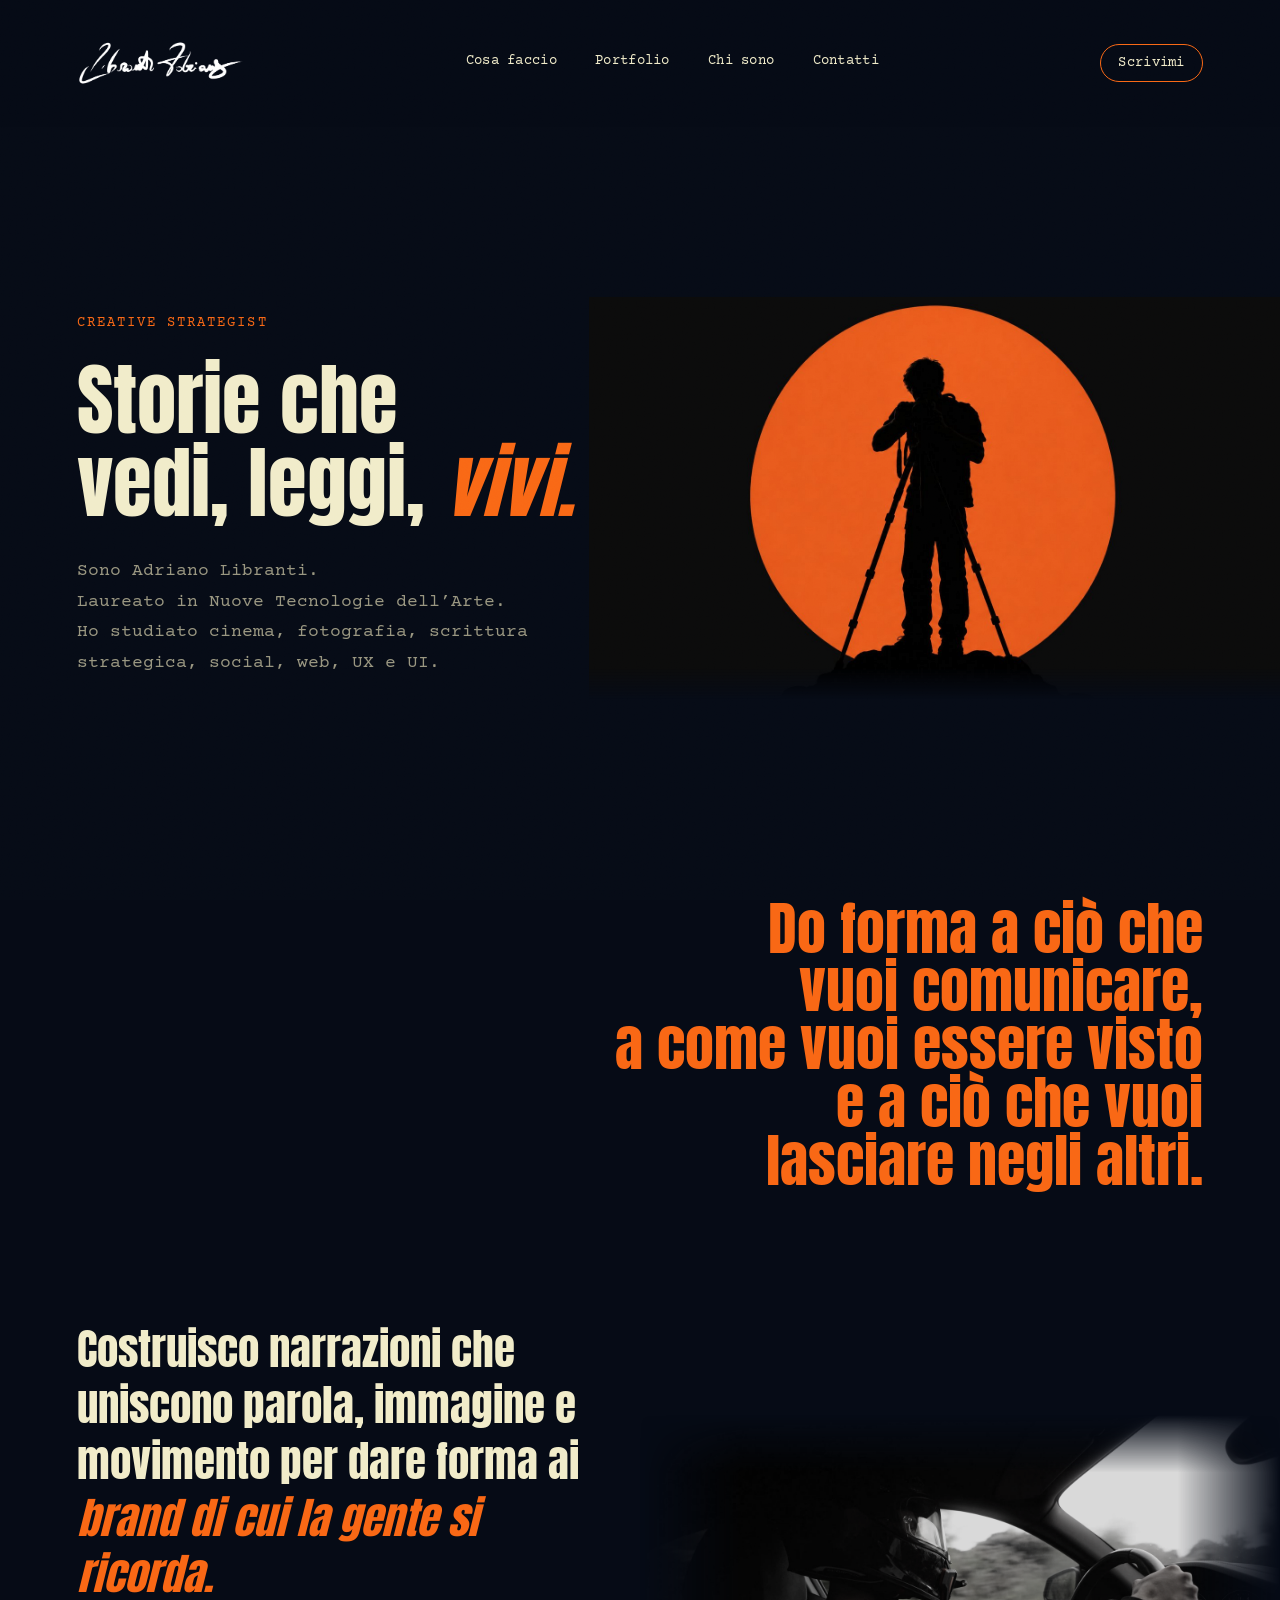
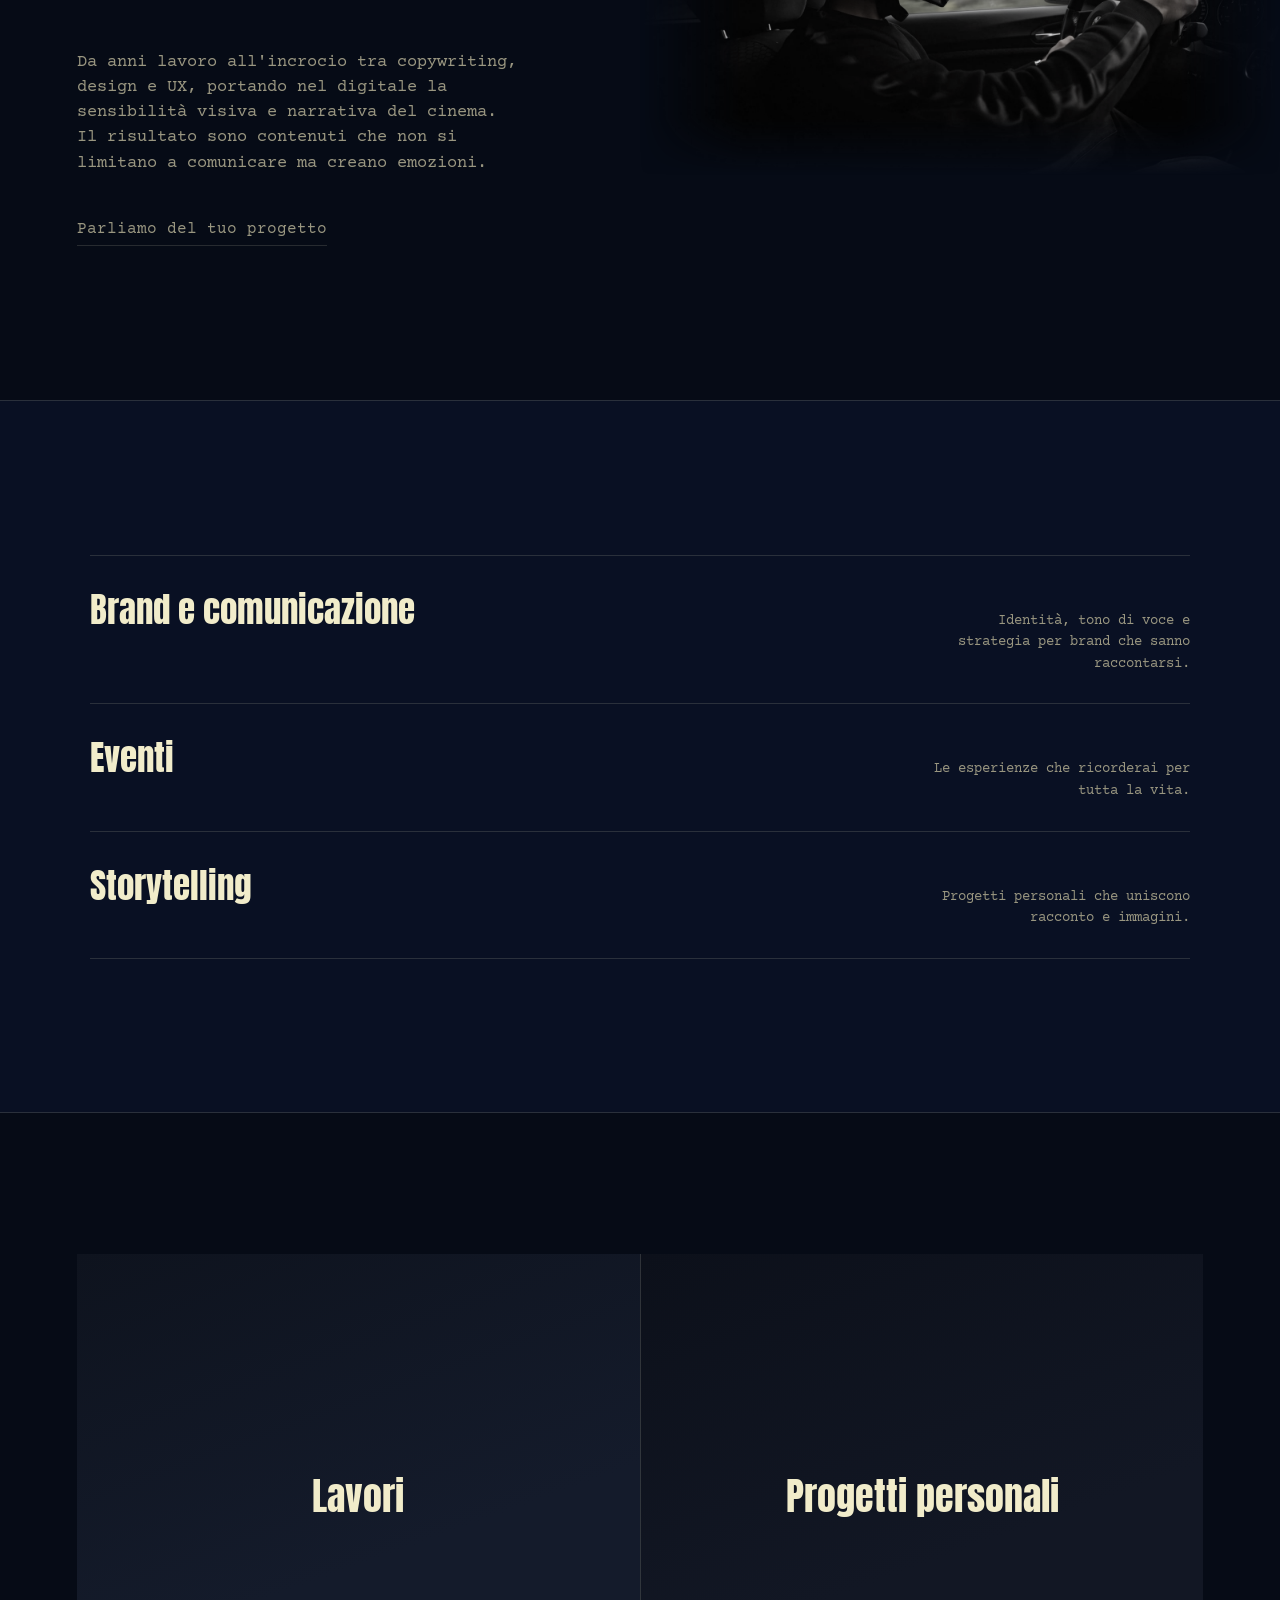
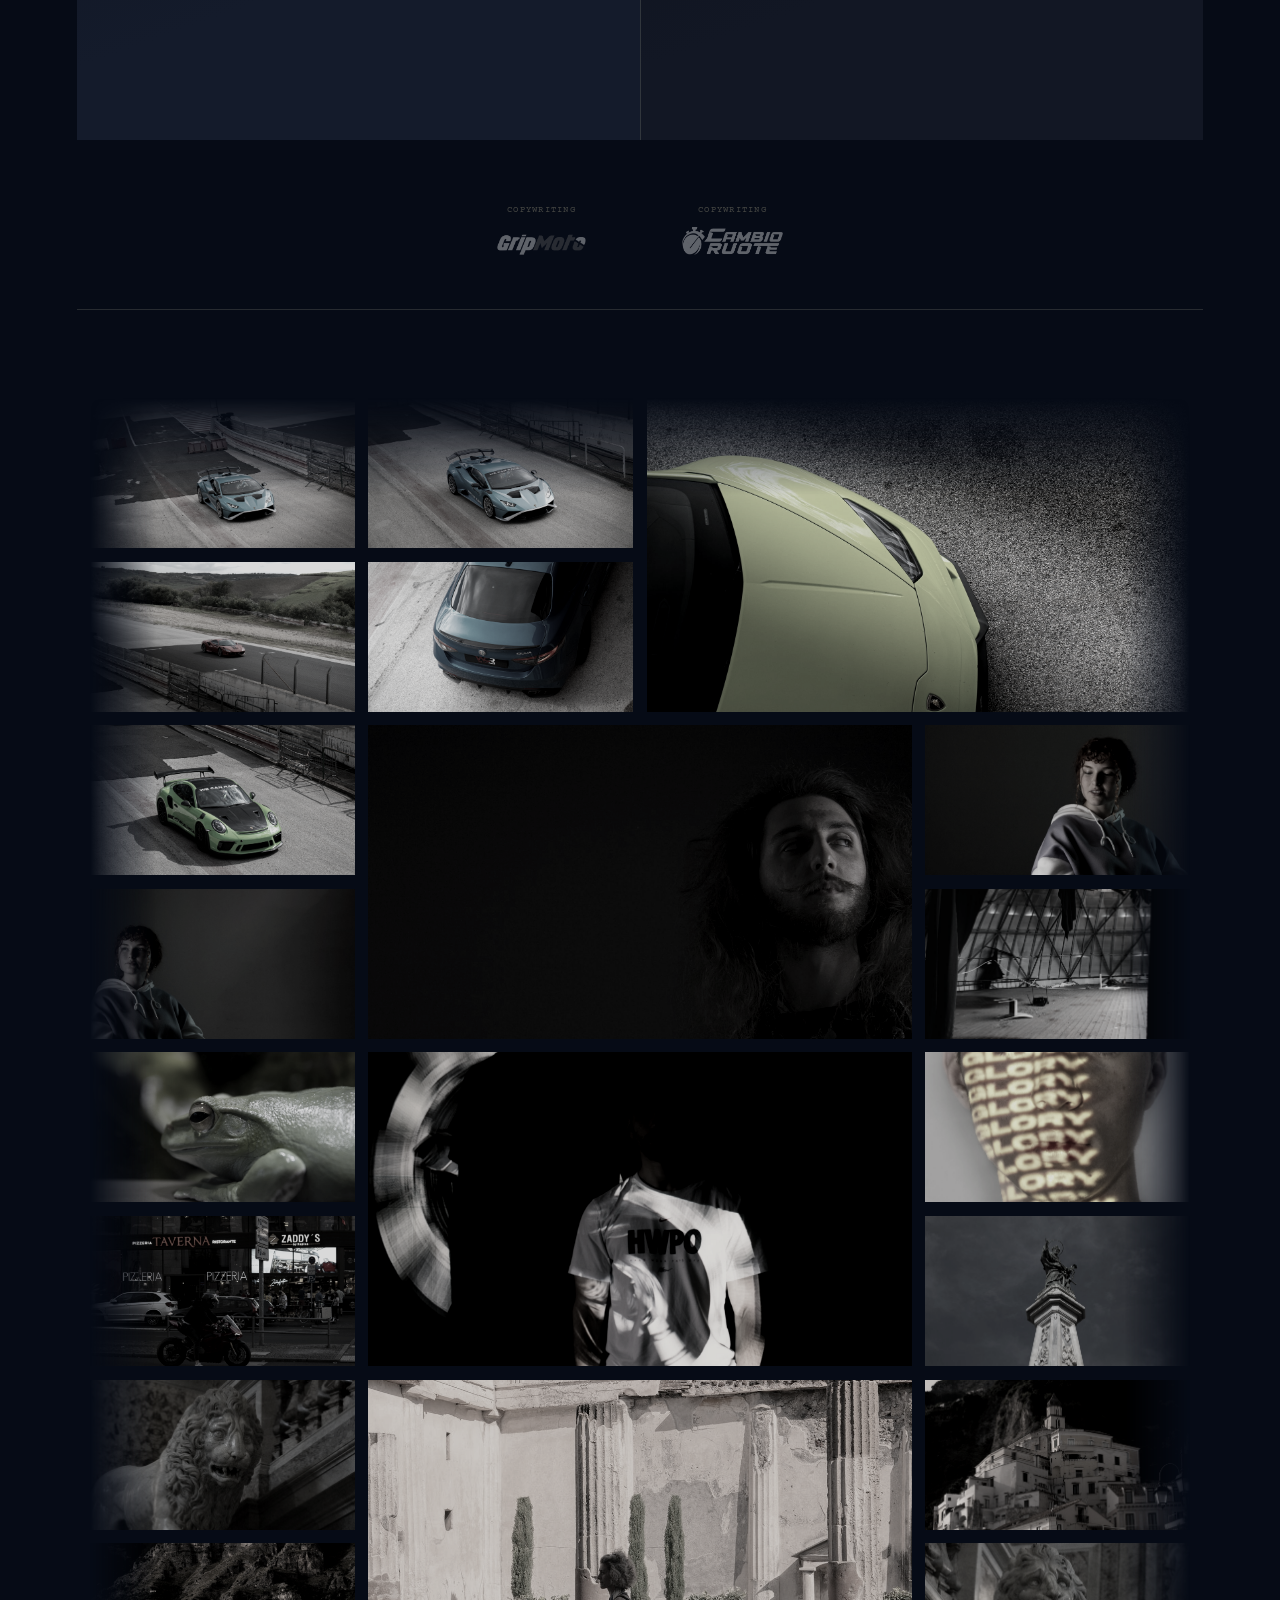
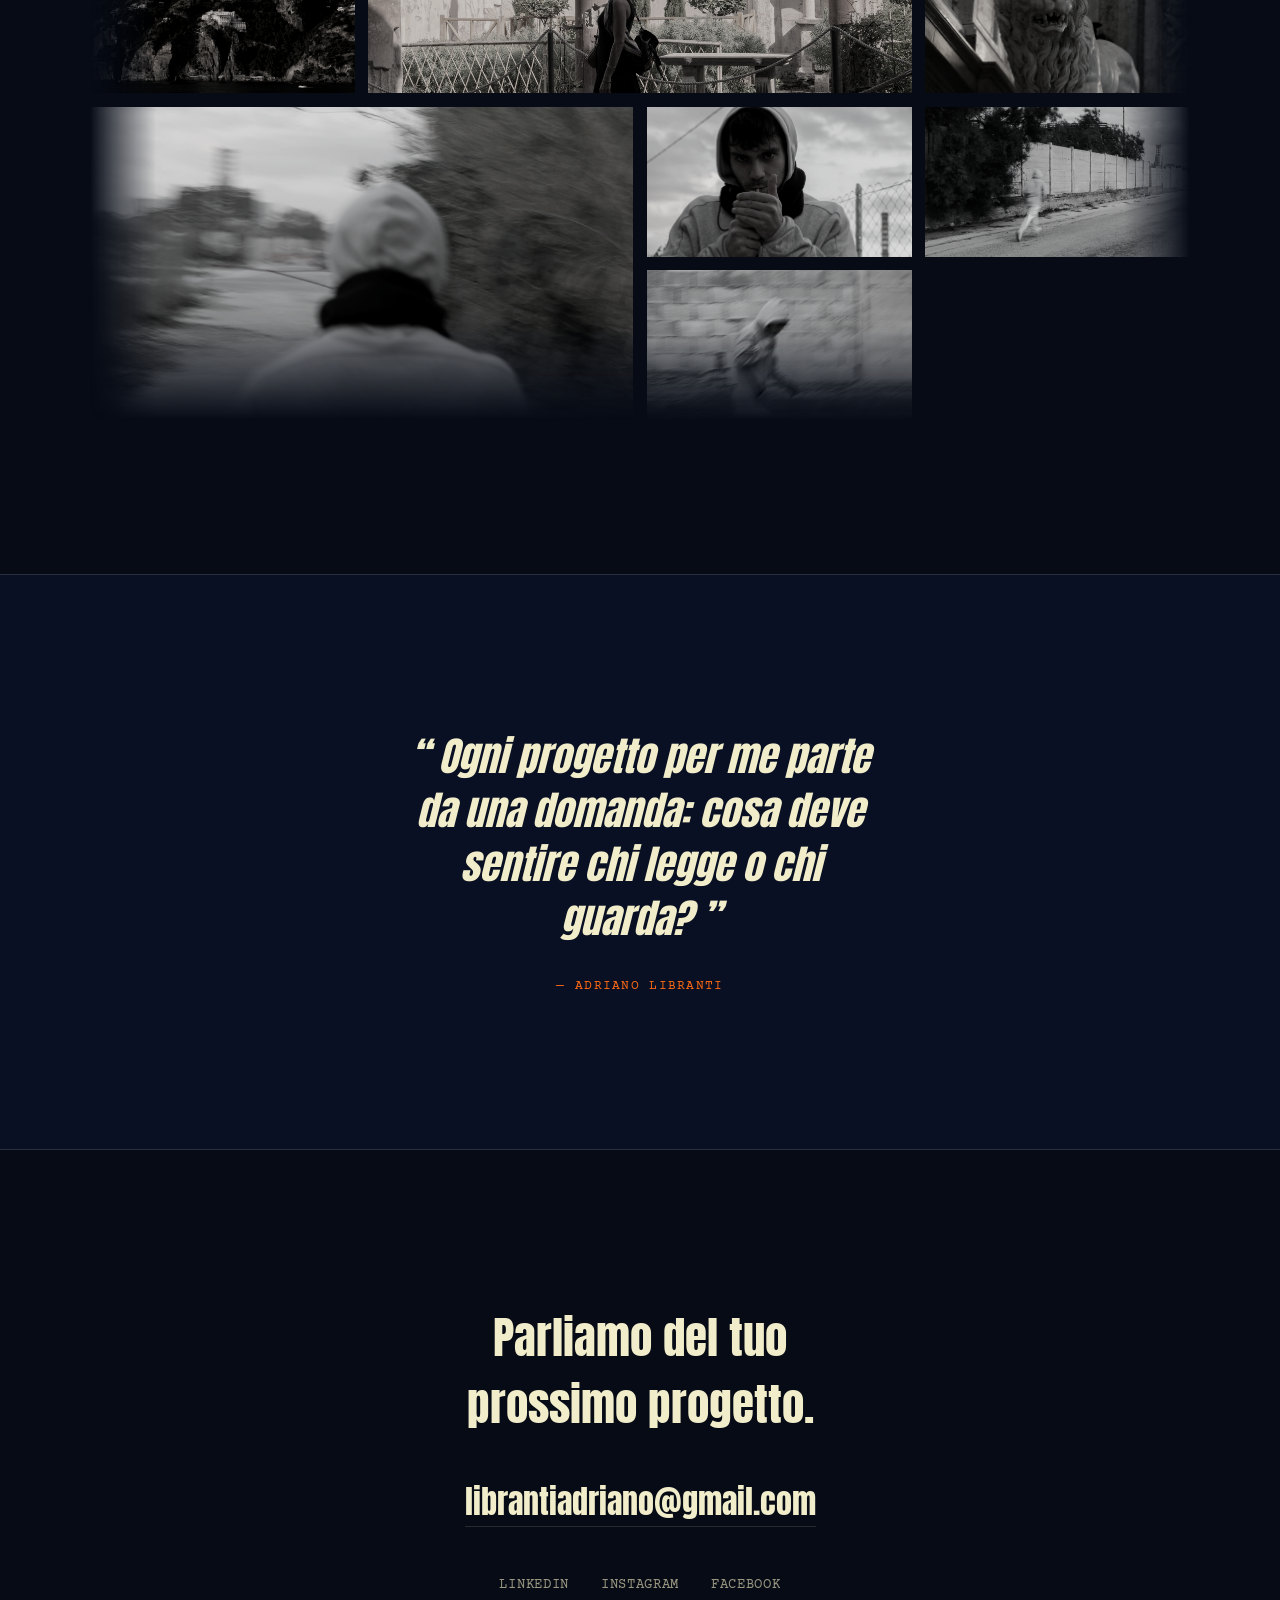
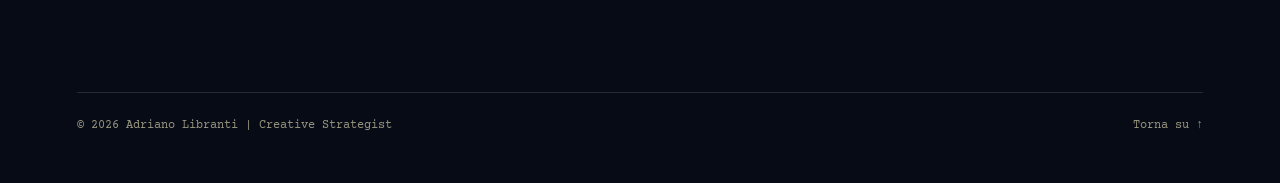
==== commit ea80e396: "Nuova palette: Surf the Web, Ethereal Green, Orange Tiger Sostituiti i colori base del sito con la t" ====
--- a/index.html
+++ b/index.html
@@ -9,7 +9,7 @@
   <link rel="preconnect" href="https://fonts.googleapis.com">
   <link rel="preconnect" href="https://fonts.gstatic.com" crossorigin>
   <link href="https://fonts.googleapis.com/css2?family=Anton&family=Courier+Prime:ital,wght@0,400;0,700;1,400;1,700&display=swap" rel="stylesheet">
-  <link rel="stylesheet" href="assets/css/style.css?v=47">
+  <link rel="stylesheet" href="assets/css/style.css?v=48">
 </head>
 <body id="top">
   <div class="preloader" id="preloader" aria-hidden="true">
--- a/assets/css/style.css
+++ b/assets/css/style.css
@@ -1,10 +1,10 @@
 :root {
-  --color-bg: #0b0b0c;
-  --color-bg-alt: #111113;
-  --color-text: #f4f1ea;
-  --color-text-dim: #9a968d;
-  --color-accent: #e86a33;
-  --color-line: rgba(244, 241, 234, 0.14);
+  --color-bg: #060b16;
+  --color-bg-alt: #091023;
+  --color-text: #f1ecca;
+  --color-text-dim: #999680;
+  --color-accent: #f96815;
+  --color-line: rgba(241, 236, 202, 0.14);
 
   --font-display: "Anton", "Arial Narrow Bold", sans-serif;
   --font-body: "Courier Prime", "Courier New", monospace;
@@ -161,7 +161,7 @@
   height: var(--grid-trail-size);
   box-sizing: border-box;
   border: 2px solid var(--color-accent);
-  background: rgba(232, 106, 51, 0.22);
+  background: rgba(249, 104, 21, 0.22);
   pointer-events: none;
   z-index: 149;
   opacity: 1;
@@ -207,7 +207,7 @@
   padding: 1.75rem var(--side-padding);
   font-size: 0.85rem;
   letter-spacing: 0.02em;
-  background: rgba(11, 11, 12, 0.7);
+  background: rgba(6, 11, 22, 0.7);
   backdrop-filter: blur(14px);
   -webkit-backdrop-filter: blur(14px);
   border-bottom: 1px solid transparent;
@@ -389,8 +389,8 @@
 .work-card + .work-card {
   border-left: 1px solid var(--color-line);
 }
-.work-card:nth-child(1) { background: linear-gradient(160deg, #1a1712, #23201c 60%); }
-.work-card:nth-child(2) { background: linear-gradient(160deg, #131313, #1a1a1c 60%); }
+.work-card:nth-child(1) { background: linear-gradient(160deg, #0e131e, #141b2b 60%); }
+.work-card:nth-child(2) { background: linear-gradient(160deg, #0c101a, #121724 60%); }
 .work-card:hover { filter: brightness(1.2); }
 
 .work-card__title {
@@ -505,7 +505,7 @@
   display: flex;
   align-items: center;
   justify-content: center;
-  background: rgba(11, 11, 12, 0.94);
+  background: rgba(6, 11, 22, 0.94);
   opacity: 0;
   pointer-events: none;
   transition: opacity 0.3s var(--ease);
@@ -695,7 +695,7 @@
   padding: 1.5rem;
   position: relative;
   overflow: hidden;
-  background: linear-gradient(160deg, #1a1712, #23201c 65%);
+  background: linear-gradient(160deg, #0e131e, #141b2b 65%);
   transition: filter var(--duration) var(--ease), transform var(--duration) var(--ease);
 }
 .project-card:hover {
@@ -750,14 +750,14 @@
 .project-strip__preview {
   aspect-ratio: 4 / 3;
   border-radius: 4px;
-  background-image: linear-gradient(160deg, #1a1712, #23201c 65%);
+  background-image: linear-gradient(160deg, #0e131e, #141b2b 65%);
   background-size: cover;
   background-position: center;
   background-repeat: no-repeat;
   transition: transform var(--duration) var(--ease);
 }
-.project-strip:nth-child(even) .project-strip__preview { background: linear-gradient(160deg, #131313, #1a1a1c 60%); }
-.project-strip:nth-child(3) .project-strip__preview { background: linear-gradient(160deg, #17130e, #201c16 60%); }
+.project-strip:nth-child(even) .project-strip__preview { background: linear-gradient(160deg, #0c101a, #121724 60%); }
+.project-strip:nth-child(3) .project-strip__preview { background: linear-gradient(160deg, #0c1019, #121724 60%); }
 .project-strip:hover .project-strip__preview { transform: scale(1.03); }
 
 .project-strip__title {
@@ -822,7 +822,7 @@
   aspect-ratio: 16 / 9;
   max-height: 30rem;
   border-radius: 4px;
-  background: linear-gradient(160deg, #1a1712, #23201c 60%);
+  background: linear-gradient(160deg, #0e131e, #141b2b 60%);
   background-size: cover;
   background-position: center;
 }
@@ -848,7 +848,7 @@
   aspect-ratio: 16 / 9;
   border-radius: 4px;
   overflow: hidden;
-  background: linear-gradient(160deg, #131313, #1a1a1c 60%);
+  background: linear-gradient(160deg, #0c101a, #121724 60%);
   display: flex;
   align-items: center;
   justify-content: center;
@@ -892,11 +892,11 @@
   grid-column: 1 / -1;
   aspect-ratio: 16 / 9;
 }
-.project-gallery__item:nth-child(5n+1) { background-image: linear-gradient(160deg, #1a1712, #23201c 65%); }
-.project-gallery__item:nth-child(5n+2) { background-image: linear-gradient(160deg, #131313, #1a1a1c 60%); }
-.project-gallery__item:nth-child(5n+3) { background-image: linear-gradient(160deg, #17130e, #201c16 60%); }
-.project-gallery__item:nth-child(5n+4) { background-image: linear-gradient(160deg, #1c1712, #241e17 60%); }
-.project-gallery__item:nth-child(5n+5) { background-image: linear-gradient(160deg, #141414, #1e1e1e 60%); }
+.project-gallery__item:nth-child(5n+1) { background-image: linear-gradient(160deg, #0e131e, #141b2b 65%); }
+.project-gallery__item:nth-child(5n+2) { background-image: linear-gradient(160deg, #0c101a, #121724 60%); }
+.project-gallery__item:nth-child(5n+3) { background-image: linear-gradient(160deg, #0c1019, #121724 60%); }
+.project-gallery__item:nth-child(5n+4) { background-image: linear-gradient(160deg, #0f141f, #131928 60%); }
+.project-gallery__item:nth-child(5n+5) { background-image: linear-gradient(160deg, #0d111b, #131a29 60%); }
 
 .project-document {
   display: flex;
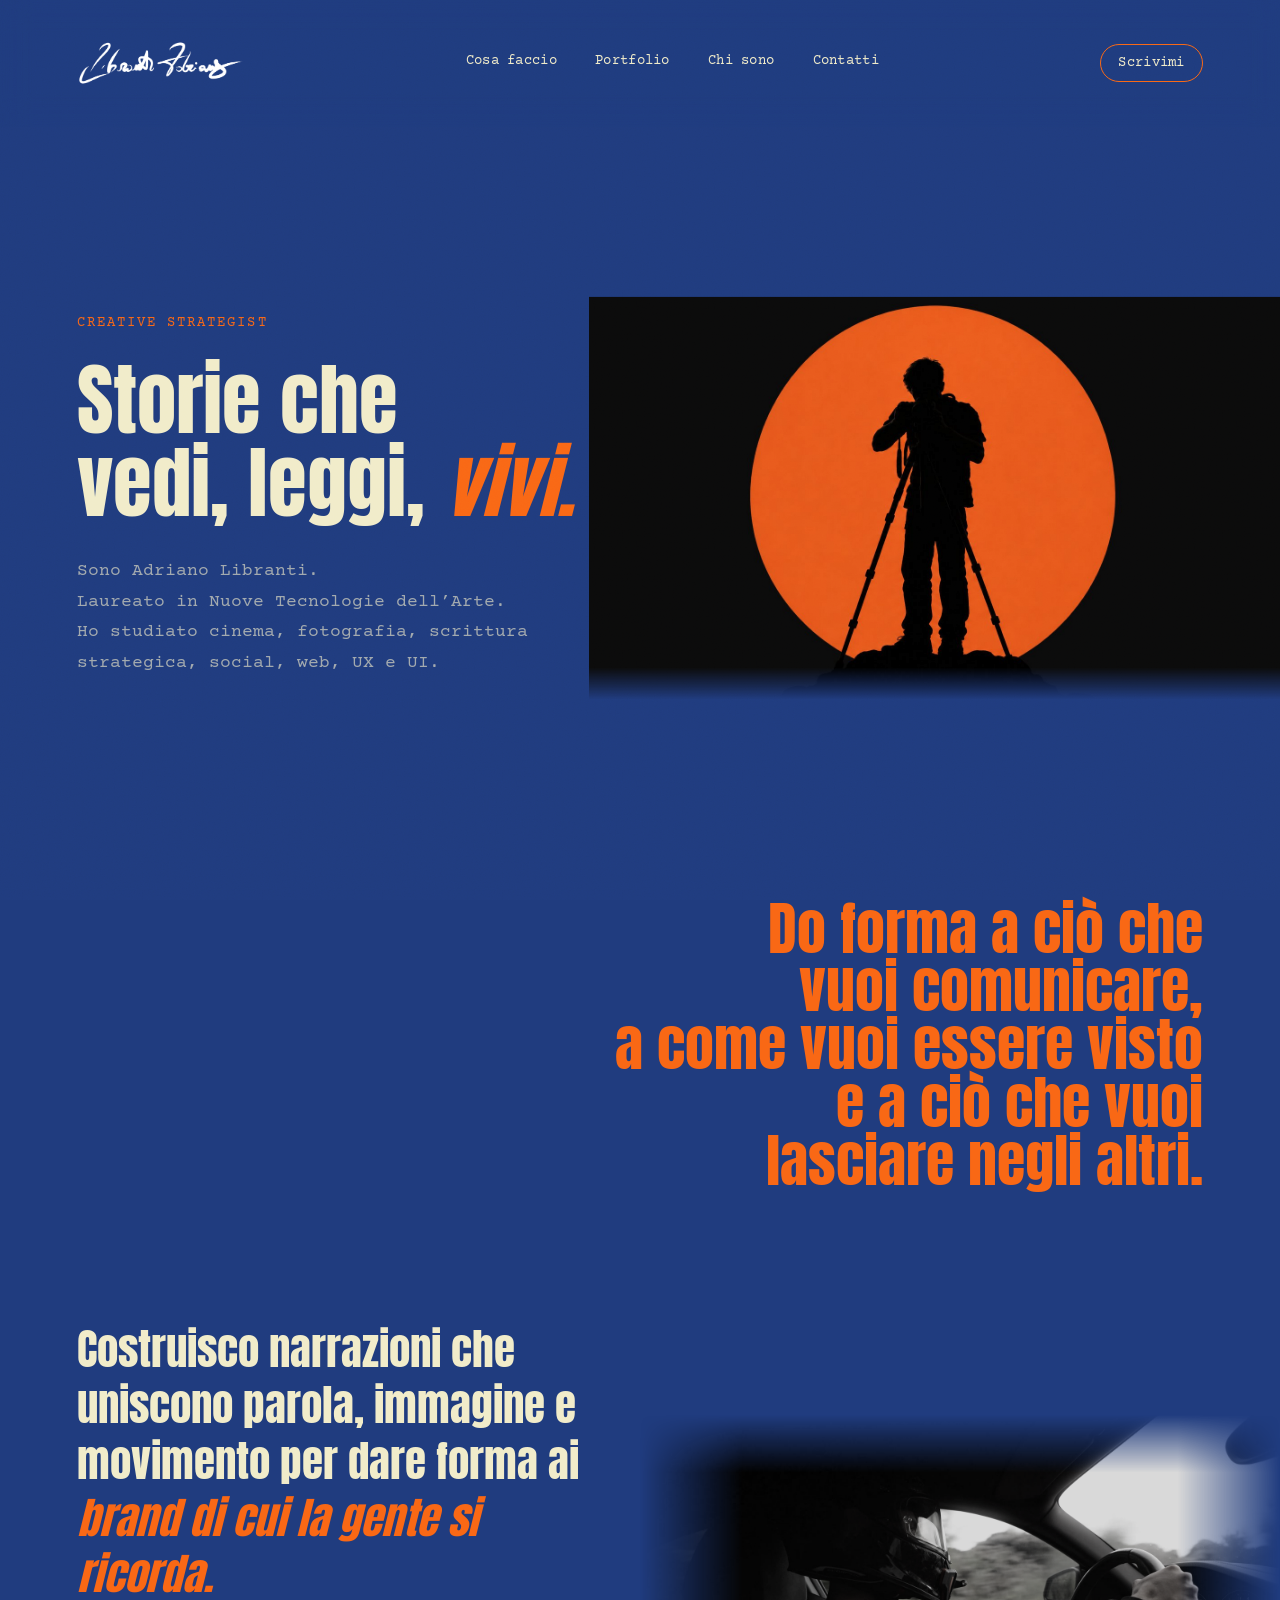
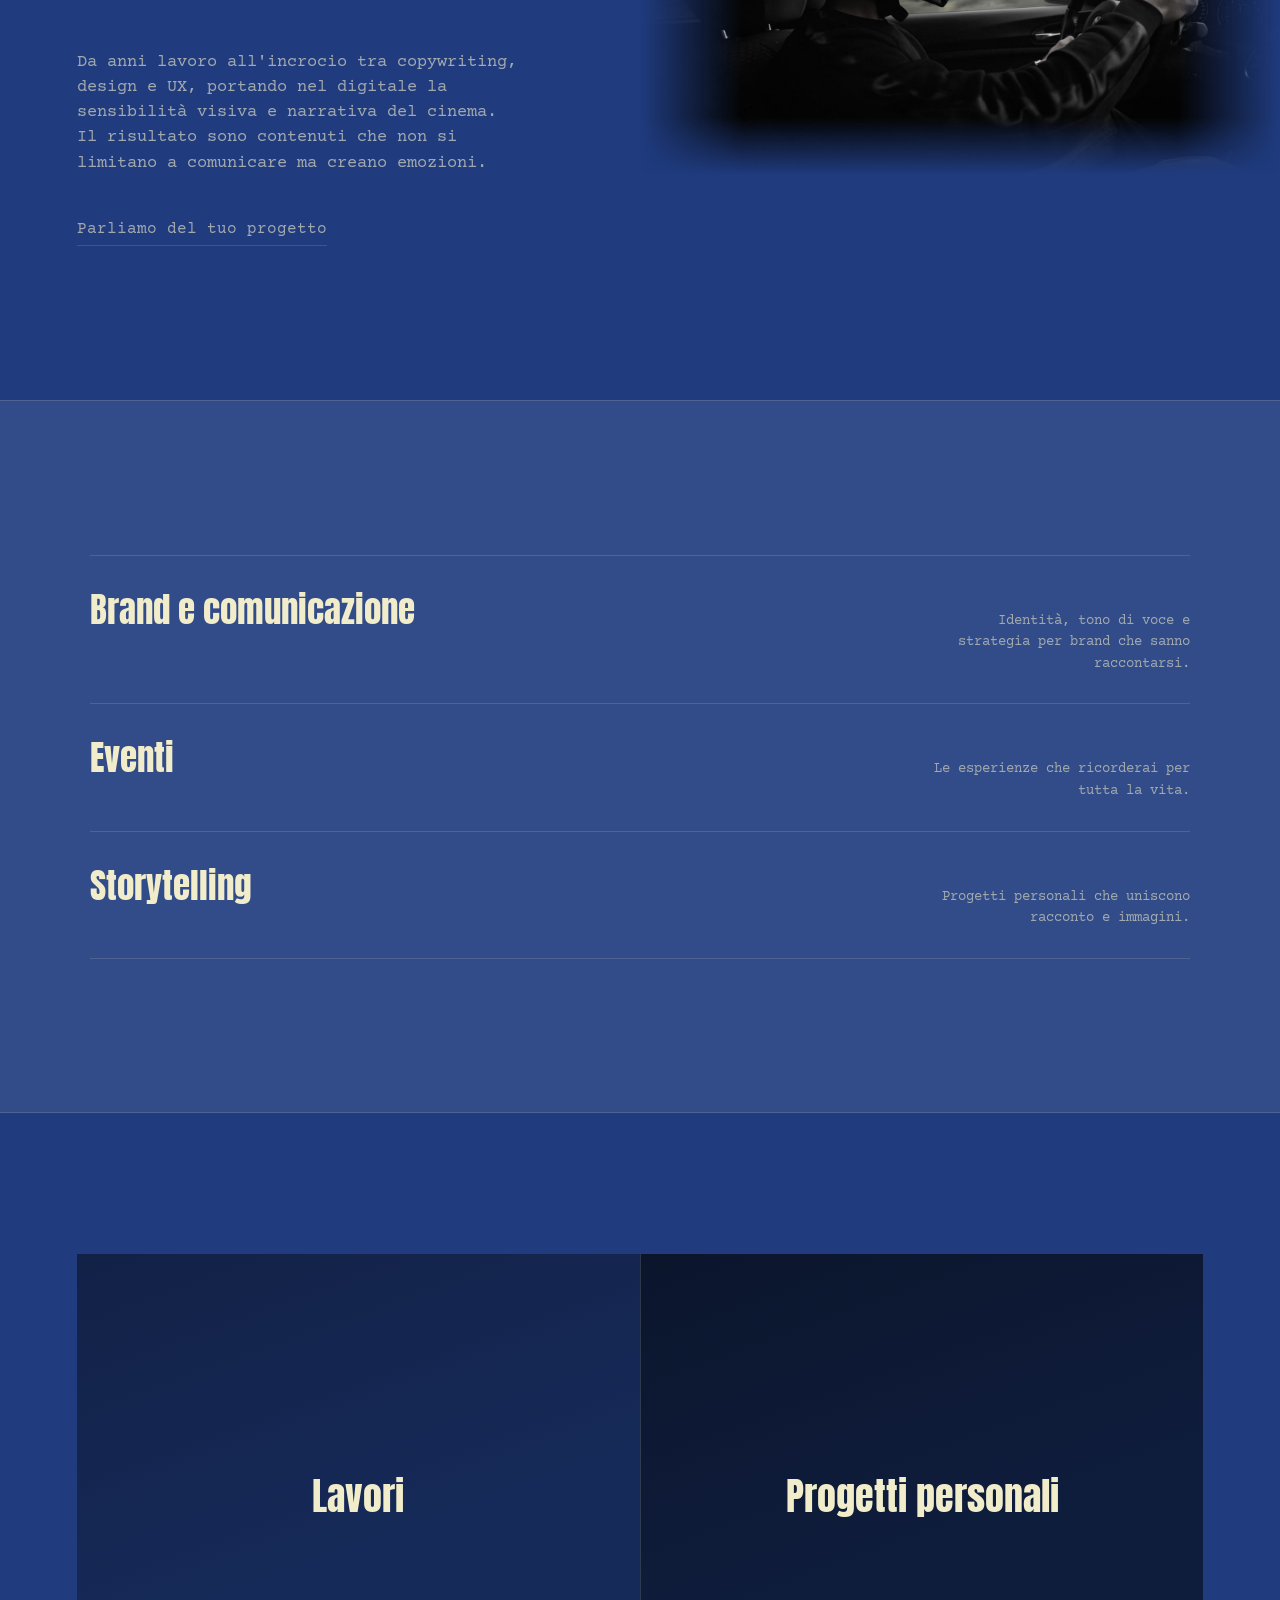
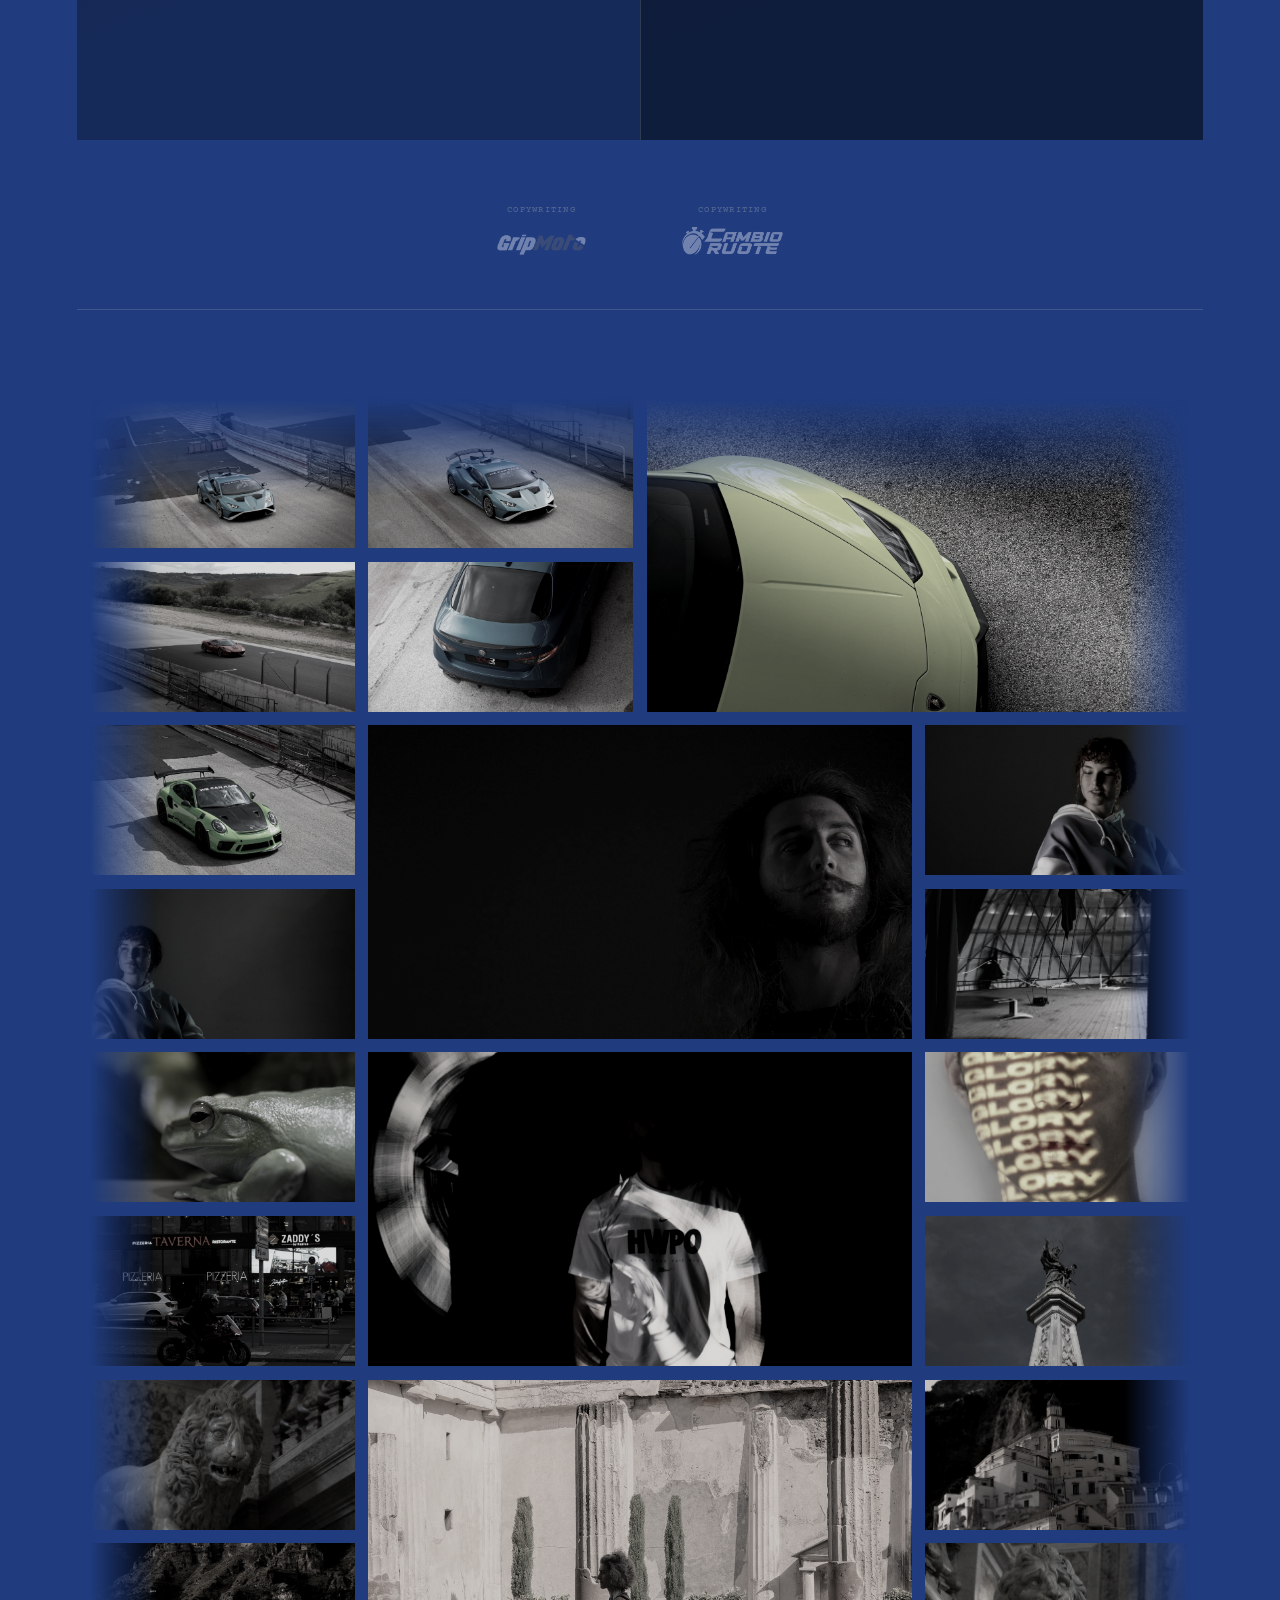
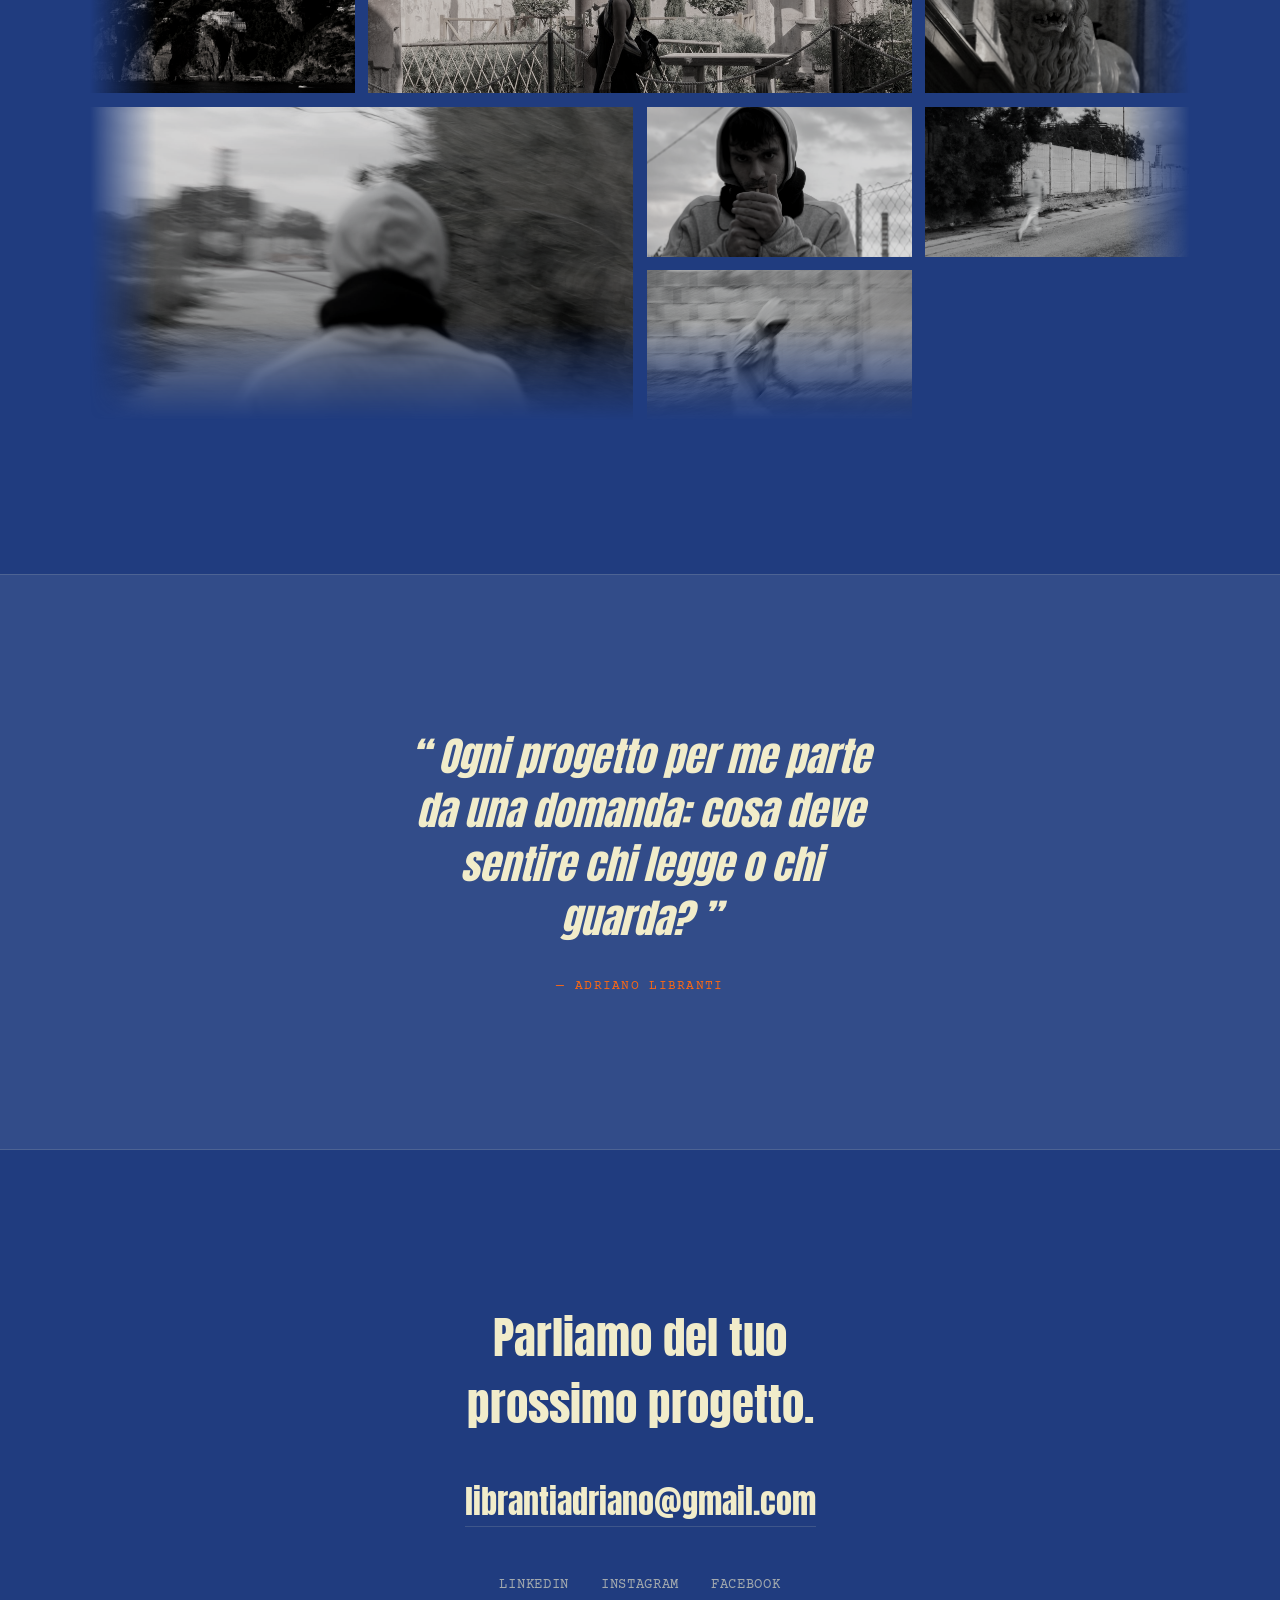
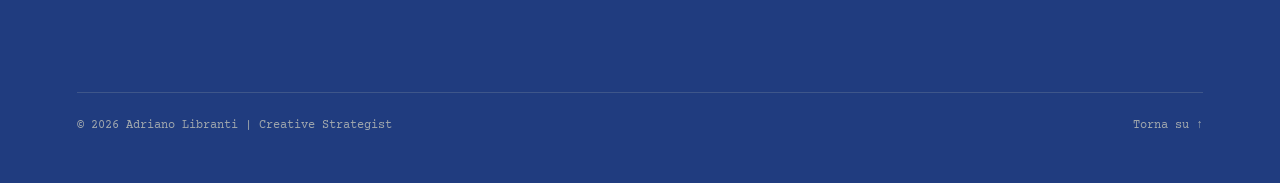
==== commit bcff3805: "Usa i colori della palette esattamente come indicati, senza scurirli Lo sfondo ora è il blu "Surf th" ====
--- a/index.html
+++ b/index.html
@@ -9,7 +9,7 @@
   <link rel="preconnect" href="https://fonts.googleapis.com">
   <link rel="preconnect" href="https://fonts.gstatic.com" crossorigin>
   <link href="https://fonts.googleapis.com/css2?family=Anton&family=Courier+Prime:ital,wght@0,400;0,700;1,400;1,700&display=swap" rel="stylesheet">
-  <link rel="stylesheet" href="assets/css/style.css?v=48">
+  <link rel="stylesheet" href="assets/css/style.css?v=49">
 </head>
 <body id="top">
   <div class="preloader" id="preloader" aria-hidden="true">
--- a/assets/css/style.css
+++ b/assets/css/style.css
@@ -1,8 +1,8 @@
 :root {
-  --color-bg: #060b16;
-  --color-bg-alt: #091023;
+  --color-bg: #203c7f;
+  --color-bg-alt: #324c89;
   --color-text: #f1ecca;
-  --color-text-dim: #999680;
+  --color-text-dim: #a2a9ae;
   --color-accent: #f96815;
   --color-line: rgba(241, 236, 202, 0.14);
 
@@ -207,7 +207,7 @@
   padding: 1.75rem var(--side-padding);
   font-size: 0.85rem;
   letter-spacing: 0.02em;
-  background: rgba(6, 11, 22, 0.7);
+  background: rgba(32, 60, 127, 0.7);
   backdrop-filter: blur(14px);
   -webkit-backdrop-filter: blur(14px);
   border-bottom: 1px solid transparent;
@@ -389,8 +389,8 @@
 .work-card + .work-card {
   border-left: 1px solid var(--color-line);
 }
-.work-card:nth-child(1) { background: linear-gradient(160deg, #0e131e, #141b2b 60%); }
-.work-card:nth-child(2) { background: linear-gradient(160deg, #0c101a, #121724 60%); }
+.work-card:nth-child(1) { background: linear-gradient(160deg, #122146, #162a59 60%); }
+.work-card:nth-child(2) { background: linear-gradient(160deg, #0b152c, #0f1d3d 60%); }
 .work-card:hover { filter: brightness(1.2); }
 
 .work-card__title {
@@ -505,7 +505,7 @@
   display: flex;
   align-items: center;
   justify-content: center;
-  background: rgba(6, 11, 22, 0.94);
+  background: rgba(32, 60, 127, 0.94);
   opacity: 0;
   pointer-events: none;
   transition: opacity 0.3s var(--ease);
@@ -695,7 +695,7 @@
   padding: 1.5rem;
   position: relative;
   overflow: hidden;
-  background: linear-gradient(160deg, #0e131e, #141b2b 65%);
+  background: linear-gradient(160deg, #122146, #162a59 65%);
   transition: filter var(--duration) var(--ease), transform var(--duration) var(--ease);
 }
 .project-card:hover {
@@ -750,14 +750,14 @@
 .project-strip__preview {
   aspect-ratio: 4 / 3;
   border-radius: 4px;
-  background-image: linear-gradient(160deg, #0e131e, #141b2b 65%);
+  background-image: linear-gradient(160deg, #122146, #162a59 65%);
   background-size: cover;
   background-position: center;
   background-repeat: no-repeat;
   transition: transform var(--duration) var(--ease);
 }
-.project-strip:nth-child(even) .project-strip__preview { background: linear-gradient(160deg, #0c101a, #121724 60%); }
-.project-strip:nth-child(3) .project-strip__preview { background: linear-gradient(160deg, #0c1019, #121724 60%); }
+.project-strip:nth-child(even) .project-strip__preview { background: linear-gradient(160deg, #0b152c, #0f1d3d 60%); }
+.project-strip:nth-child(3) .project-strip__preview { background: linear-gradient(160deg, #091124, #0f1d3d 60%); }
 .project-strip:hover .project-strip__preview { transform: scale(1.03); }
 
 .project-strip__title {
@@ -822,7 +822,7 @@
   aspect-ratio: 16 / 9;
   max-height: 30rem;
   border-radius: 4px;
-  background: linear-gradient(160deg, #0e131e, #141b2b 60%);
+  background: linear-gradient(160deg, #122146, #162a59 60%);
   background-size: cover;
   background-position: center;
 }
@@ -848,7 +848,7 @@
   aspect-ratio: 16 / 9;
   border-radius: 4px;
   overflow: hidden;
-  background: linear-gradient(160deg, #0c101a, #121724 60%);
+  background: linear-gradient(160deg, #0b152c, #0f1d3d 60%);
   display: flex;
   align-items: center;
   justify-content: center;
@@ -892,11 +892,11 @@
   grid-column: 1 / -1;
   aspect-ratio: 16 / 9;
 }
-.project-gallery__item:nth-child(5n+1) { background-image: linear-gradient(160deg, #0e131e, #141b2b 65%); }
-.project-gallery__item:nth-child(5n+2) { background-image: linear-gradient(160deg, #0c101a, #121724 60%); }
-.project-gallery__item:nth-child(5n+3) { background-image: linear-gradient(160deg, #0c1019, #121724 60%); }
-.project-gallery__item:nth-child(5n+4) { background-image: linear-gradient(160deg, #0f141f, #131928 60%); }
-.project-gallery__item:nth-child(5n+5) { background-image: linear-gradient(160deg, #0d111b, #131a29 60%); }
+.project-gallery__item:nth-child(5n+1) { background-image: linear-gradient(160deg, #122146, #162a59 65%); }
+.project-gallery__item:nth-child(5n+2) { background-image: linear-gradient(160deg, #0b152c, #0f1d3d 60%); }
+.project-gallery__item:nth-child(5n+3) { background-image: linear-gradient(160deg, #091124, #0f1d3d 60%); }
+.project-gallery__item:nth-child(5n+4) { background-image: linear-gradient(160deg, #0e1b39, #13234a 60%); }
+.project-gallery__item:nth-child(5n+5) { background-image: linear-gradient(160deg, #060c19, #0a1329 60%); }
 
 .project-document {
   display: flex;
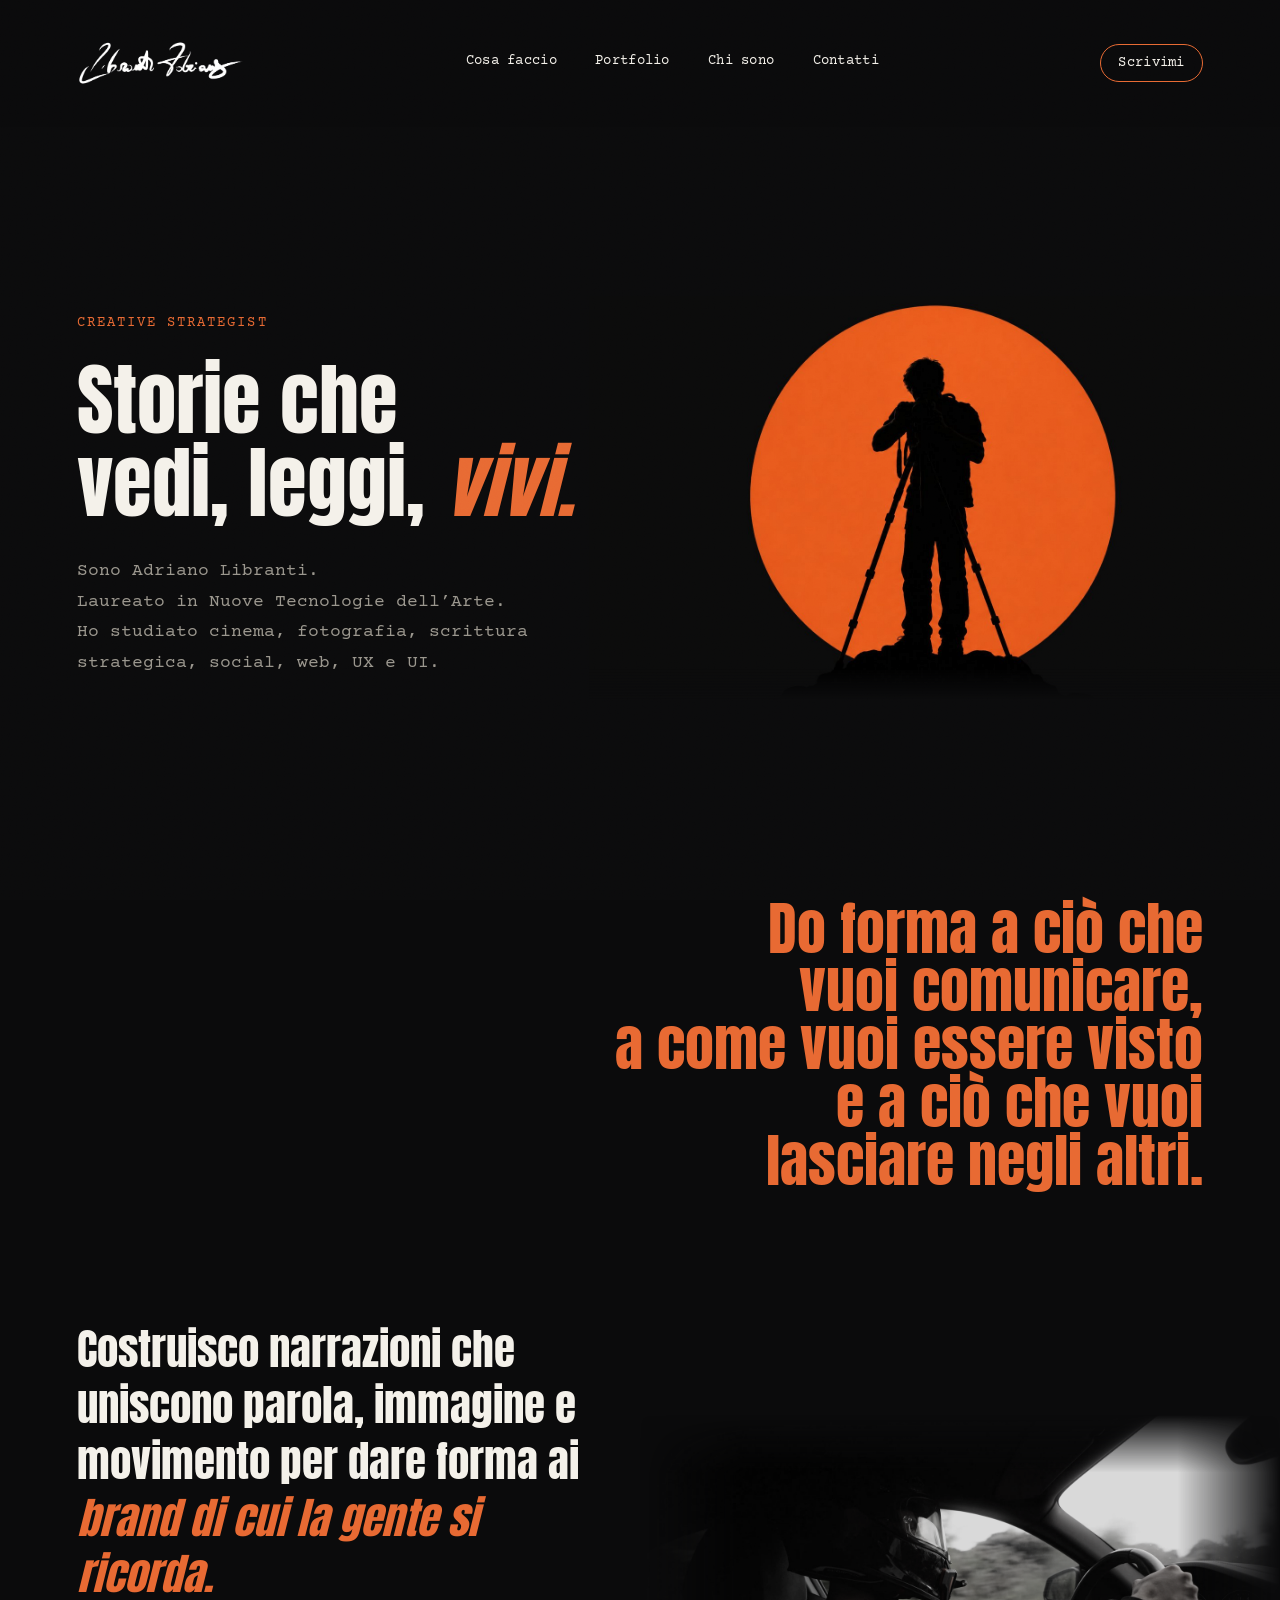
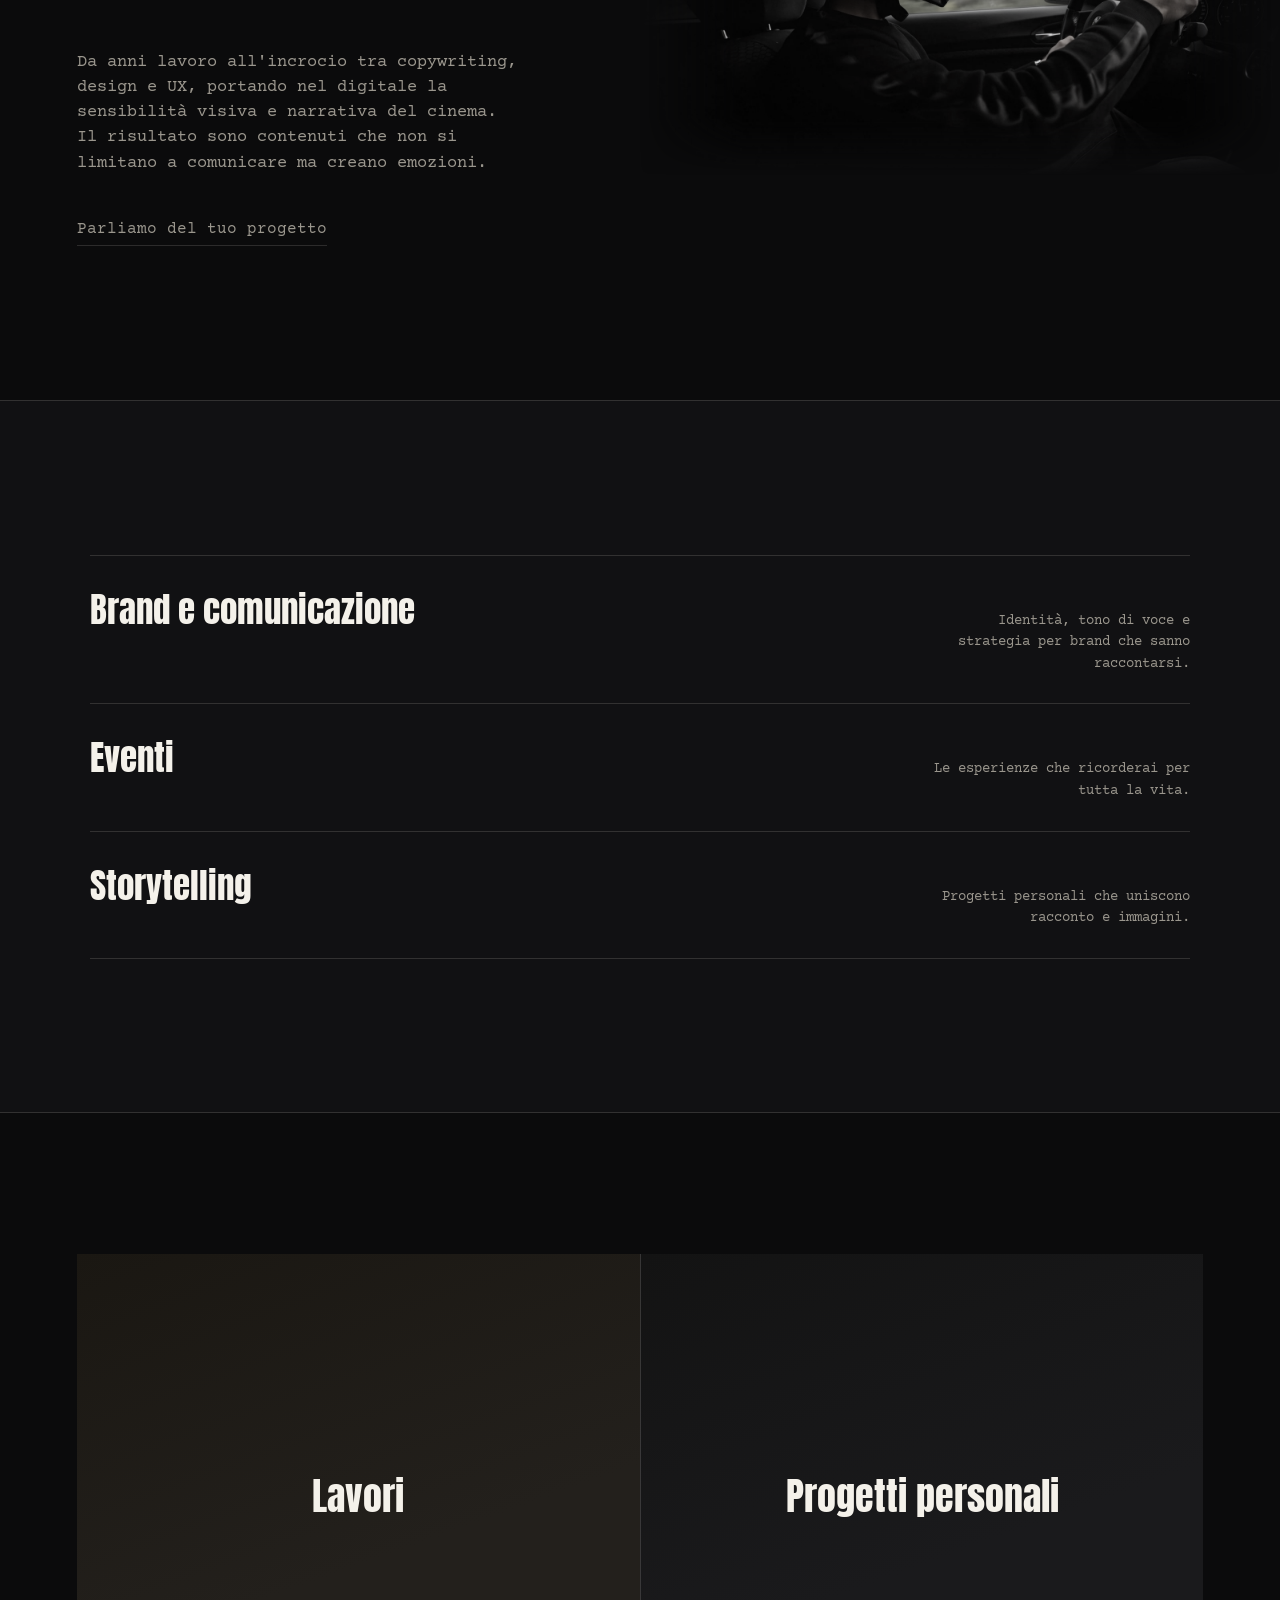
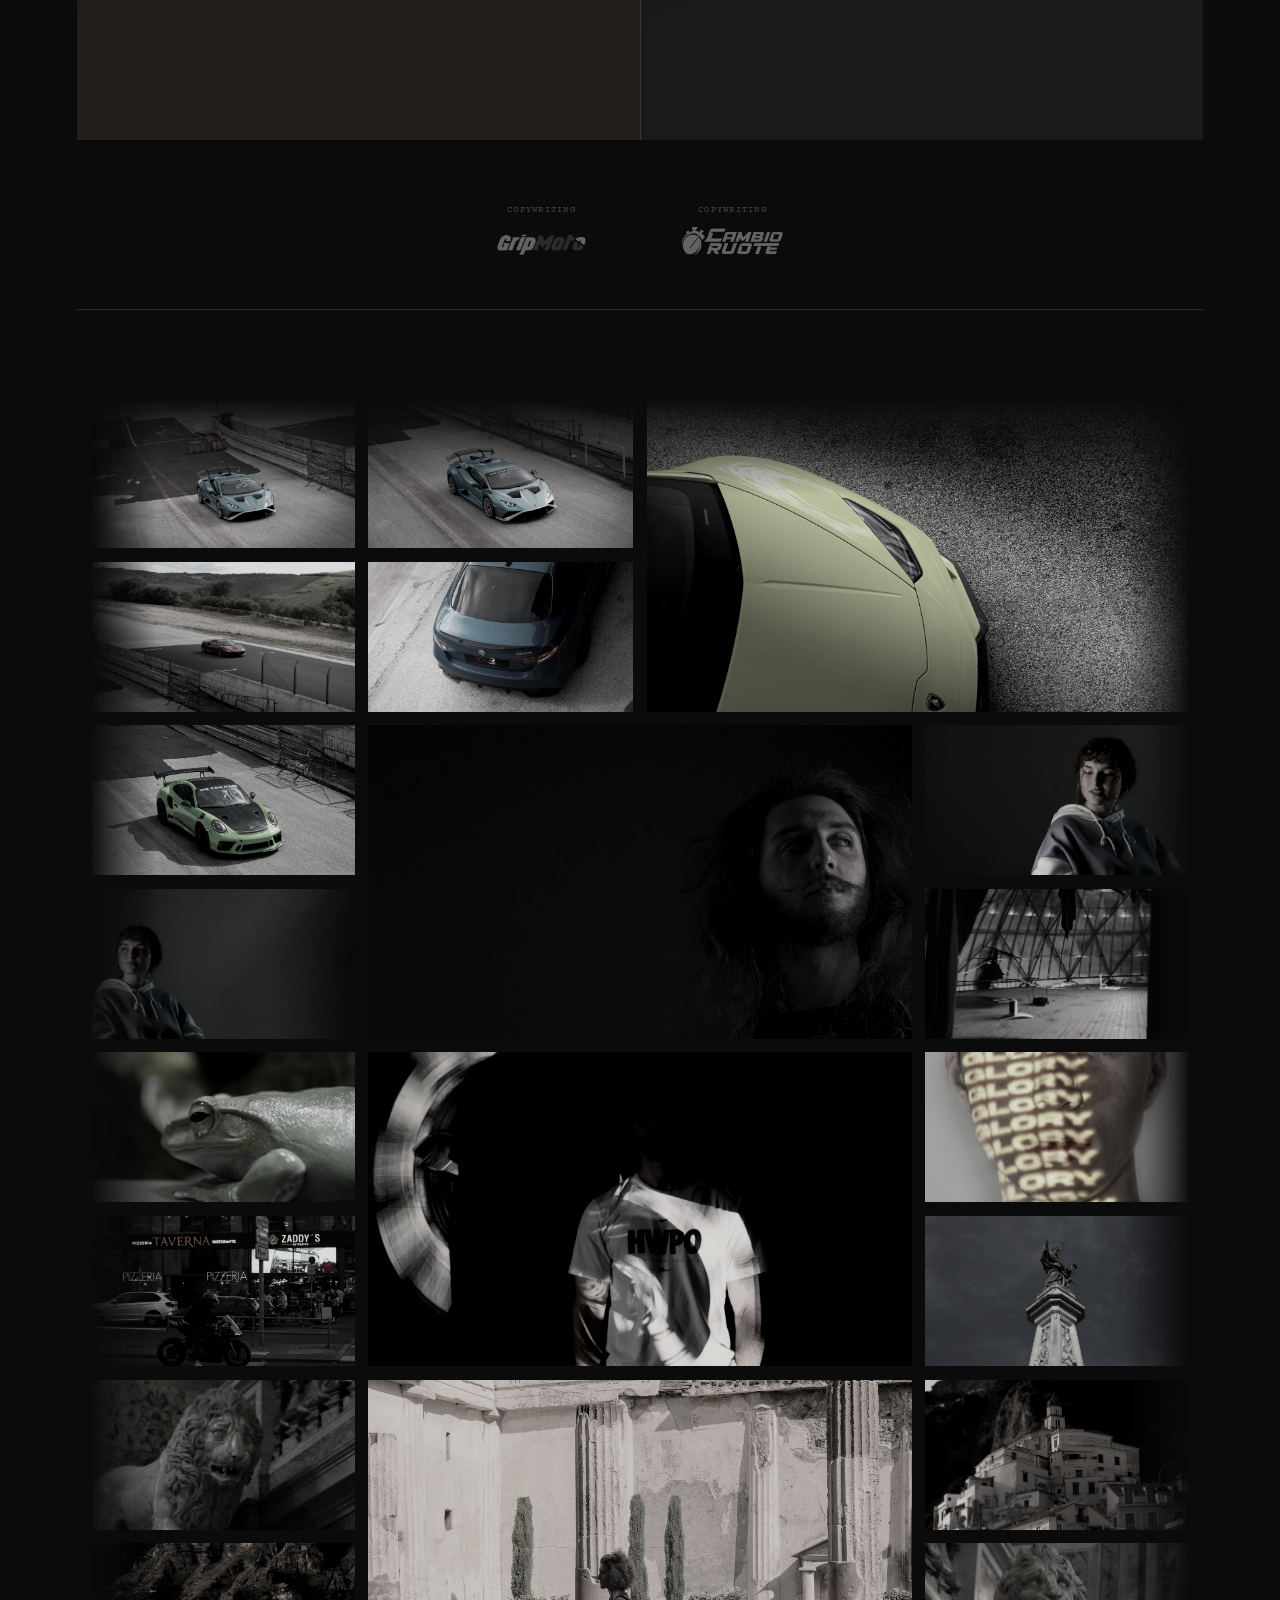
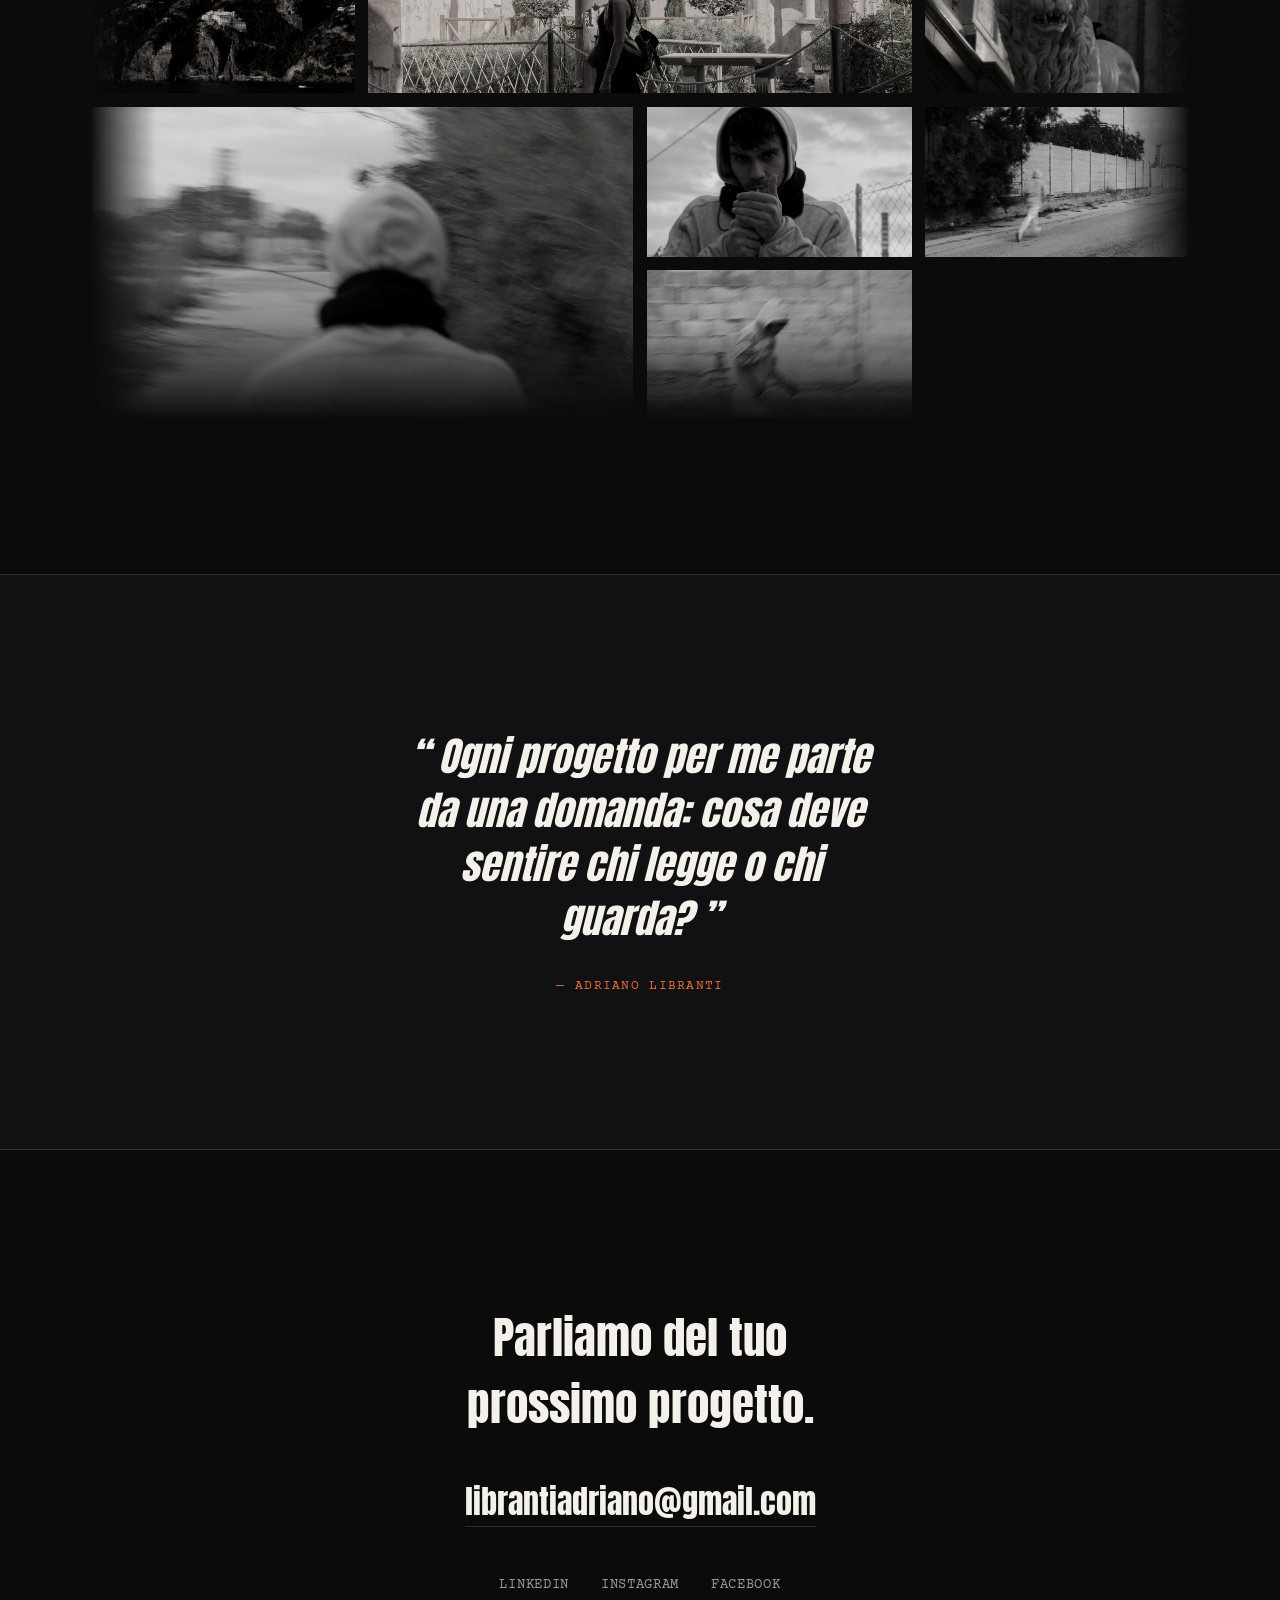
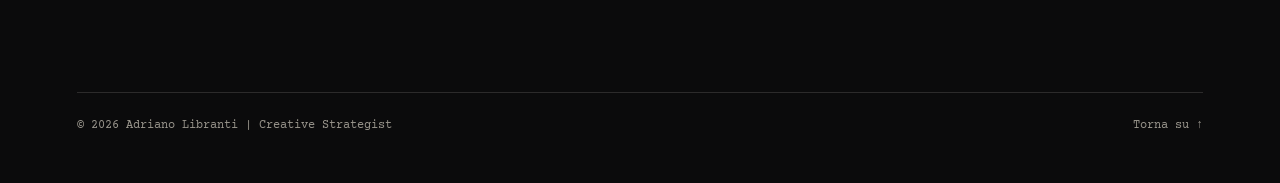
==== commit b768b78a: "Ripristina la palette originale (nero e arancio) Annulla le due modifiche palette precedenti: sfondo" ====
--- a/index.html
+++ b/index.html
@@ -9,7 +9,7 @@
   <link rel="preconnect" href="https://fonts.googleapis.com">
   <link rel="preconnect" href="https://fonts.gstatic.com" crossorigin>
   <link href="https://fonts.googleapis.com/css2?family=Anton&family=Courier+Prime:ital,wght@0,400;0,700;1,400;1,700&display=swap" rel="stylesheet">
-  <link rel="stylesheet" href="assets/css/style.css?v=49">
+  <link rel="stylesheet" href="assets/css/style.css?v=50">
 </head>
 <body id="top">
   <div class="preloader" id="preloader" aria-hidden="true">
--- a/assets/css/style.css
+++ b/assets/css/style.css
@@ -1,10 +1,10 @@
 :root {
-  --color-bg: #203c7f;
-  --color-bg-alt: #324c89;
-  --color-text: #f1ecca;
-  --color-text-dim: #a2a9ae;
-  --color-accent: #f96815;
-  --color-line: rgba(241, 236, 202, 0.14);
+  --color-bg: #0b0b0c;
+  --color-bg-alt: #111113;
+  --color-text: #f4f1ea;
+  --color-text-dim: #9a968d;
+  --color-accent: #e86a33;
+  --color-line: rgba(244, 241, 234, 0.14);
 
   --font-display: "Anton", "Arial Narrow Bold", sans-serif;
   --font-body: "Courier Prime", "Courier New", monospace;
@@ -161,7 +161,7 @@
   height: var(--grid-trail-size);
   box-sizing: border-box;
   border: 2px solid var(--color-accent);
-  background: rgba(249, 104, 21, 0.22);
+  background: rgba(232, 106, 51, 0.22);
   pointer-events: none;
   z-index: 149;
   opacity: 1;
@@ -207,7 +207,7 @@
   padding: 1.75rem var(--side-padding);
   font-size: 0.85rem;
   letter-spacing: 0.02em;
-  background: rgba(32, 60, 127, 0.7);
+  background: rgba(11, 11, 12, 0.7);
   backdrop-filter: blur(14px);
   -webkit-backdrop-filter: blur(14px);
   border-bottom: 1px solid transparent;
@@ -389,8 +389,8 @@
 .work-card + .work-card {
   border-left: 1px solid var(--color-line);
 }
-.work-card:nth-child(1) { background: linear-gradient(160deg, #122146, #162a59 60%); }
-.work-card:nth-child(2) { background: linear-gradient(160deg, #0b152c, #0f1d3d 60%); }
+.work-card:nth-child(1) { background: linear-gradient(160deg, #1a1712, #23201c 60%); }
+.work-card:nth-child(2) { background: linear-gradient(160deg, #131313, #1a1a1c 60%); }
 .work-card:hover { filter: brightness(1.2); }
 
 .work-card__title {
@@ -505,7 +505,7 @@
   display: flex;
   align-items: center;
   justify-content: center;
-  background: rgba(32, 60, 127, 0.94);
+  background: rgba(11, 11, 12, 0.94);
   opacity: 0;
   pointer-events: none;
   transition: opacity 0.3s var(--ease);
@@ -695,7 +695,7 @@
   padding: 1.5rem;
   position: relative;
   overflow: hidden;
-  background: linear-gradient(160deg, #122146, #162a59 65%);
+  background: linear-gradient(160deg, #1a1712, #23201c 65%);
   transition: filter var(--duration) var(--ease), transform var(--duration) var(--ease);
 }
 .project-card:hover {
@@ -750,14 +750,14 @@
 .project-strip__preview {
   aspect-ratio: 4 / 3;
   border-radius: 4px;
-  background-image: linear-gradient(160deg, #122146, #162a59 65%);
+  background-image: linear-gradient(160deg, #1a1712, #23201c 65%);
   background-size: cover;
   background-position: center;
   background-repeat: no-repeat;
   transition: transform var(--duration) var(--ease);
 }
-.project-strip:nth-child(even) .project-strip__preview { background: linear-gradient(160deg, #0b152c, #0f1d3d 60%); }
-.project-strip:nth-child(3) .project-strip__preview { background: linear-gradient(160deg, #091124, #0f1d3d 60%); }
+.project-strip:nth-child(even) .project-strip__preview { background: linear-gradient(160deg, #131313, #1a1a1c 60%); }
+.project-strip:nth-child(3) .project-strip__preview { background: linear-gradient(160deg, #17130e, #201c16 60%); }
 .project-strip:hover .project-strip__preview { transform: scale(1.03); }
 
 .project-strip__title {
@@ -822,7 +822,7 @@
   aspect-ratio: 16 / 9;
   max-height: 30rem;
   border-radius: 4px;
-  background: linear-gradient(160deg, #122146, #162a59 60%);
+  background: linear-gradient(160deg, #1a1712, #23201c 60%);
   background-size: cover;
   background-position: center;
 }
@@ -848,7 +848,7 @@
   aspect-ratio: 16 / 9;
   border-radius: 4px;
   overflow: hidden;
-  background: linear-gradient(160deg, #0b152c, #0f1d3d 60%);
+  background: linear-gradient(160deg, #131313, #1a1a1c 60%);
   display: flex;
   align-items: center;
   justify-content: center;
@@ -892,11 +892,11 @@
   grid-column: 1 / -1;
   aspect-ratio: 16 / 9;
 }
-.project-gallery__item:nth-child(5n+1) { background-image: linear-gradient(160deg, #122146, #162a59 65%); }
-.project-gallery__item:nth-child(5n+2) { background-image: linear-gradient(160deg, #0b152c, #0f1d3d 60%); }
-.project-gallery__item:nth-child(5n+3) { background-image: linear-gradient(160deg, #091124, #0f1d3d 60%); }
-.project-gallery__item:nth-child(5n+4) { background-image: linear-gradient(160deg, #0e1b39, #13234a 60%); }
-.project-gallery__item:nth-child(5n+5) { background-image: linear-gradient(160deg, #060c19, #0a1329 60%); }
+.project-gallery__item:nth-child(5n+1) { background-image: linear-gradient(160deg, #1a1712, #23201c 65%); }
+.project-gallery__item:nth-child(5n+2) { background-image: linear-gradient(160deg, #131313, #1a1a1c 60%); }
+.project-gallery__item:nth-child(5n+3) { background-image: linear-gradient(160deg, #17130e, #201c16 60%); }
+.project-gallery__item:nth-child(5n+4) { background-image: linear-gradient(160deg, #1c1712, #241e17 60%); }
+.project-gallery__item:nth-child(5n+5) { background-image: linear-gradient(160deg, #141414, #1e1e1e 60%); }
 
 .project-document {
   display: flex;
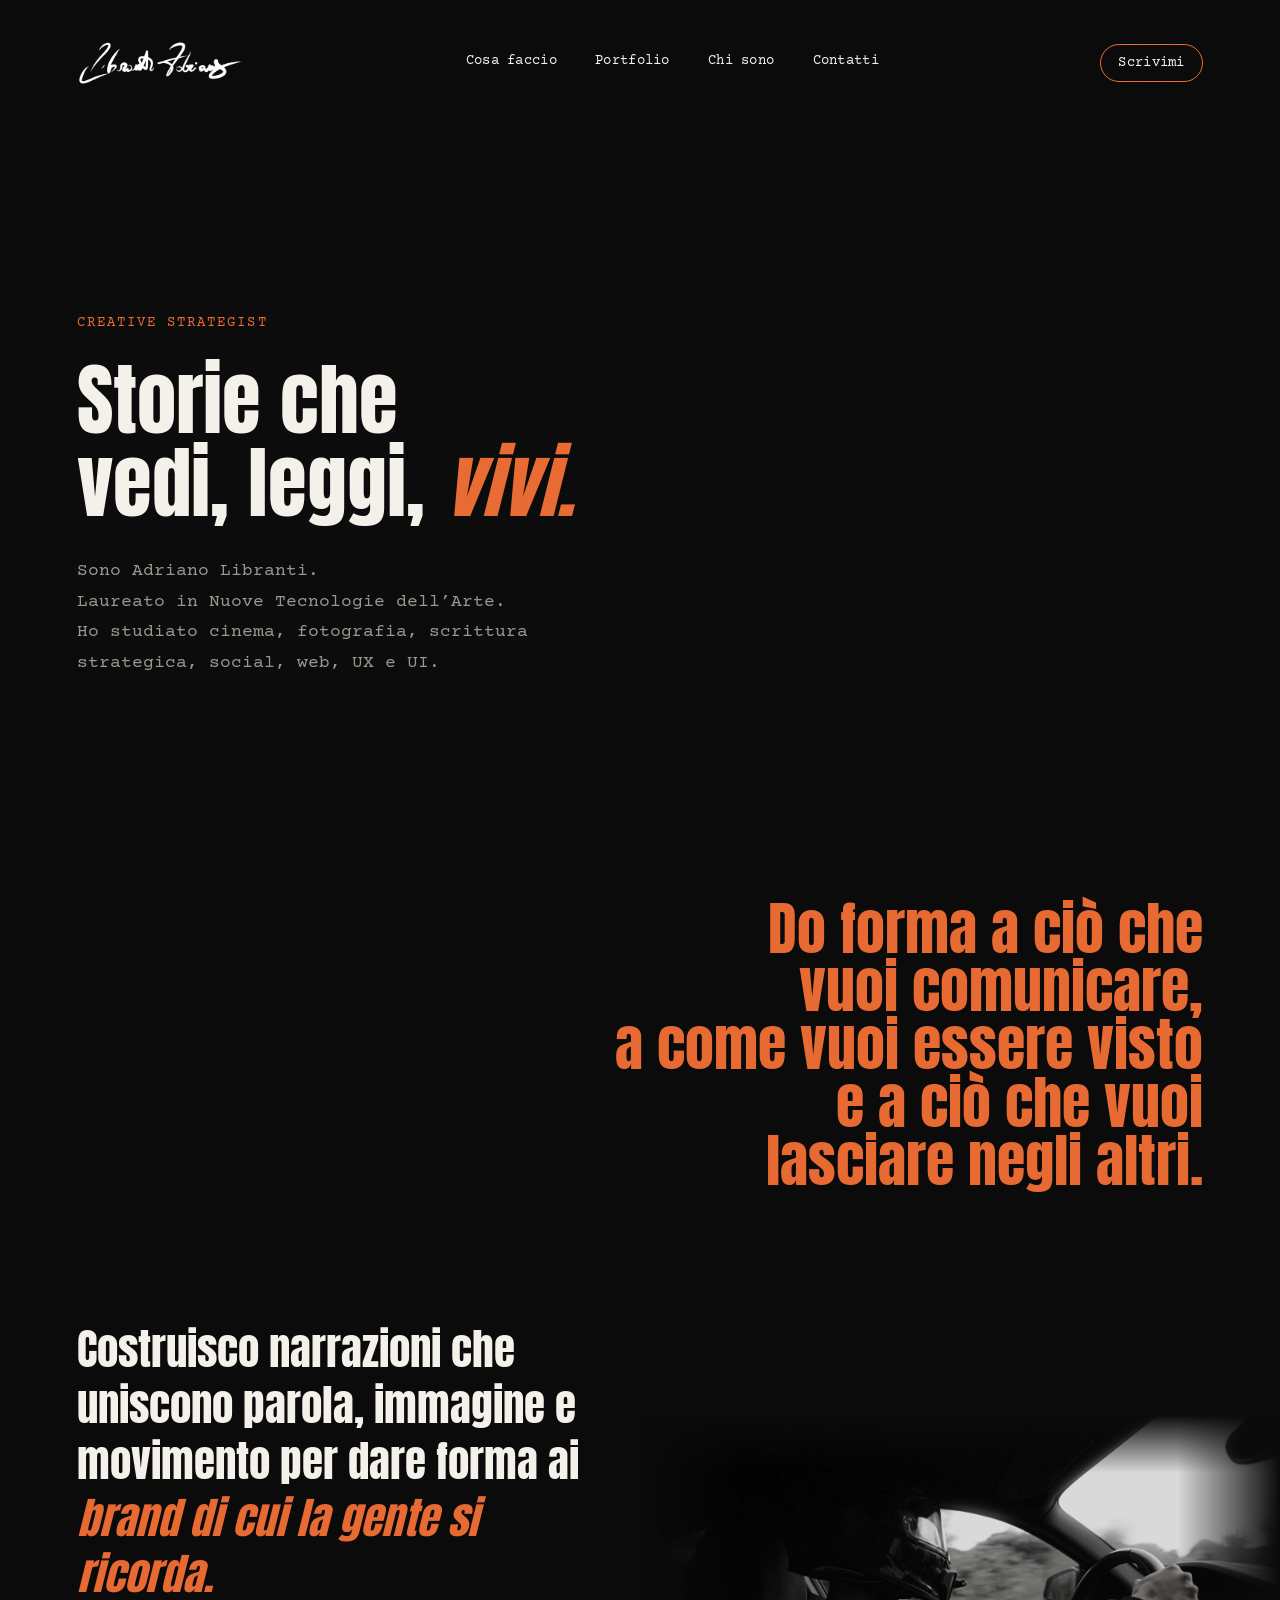
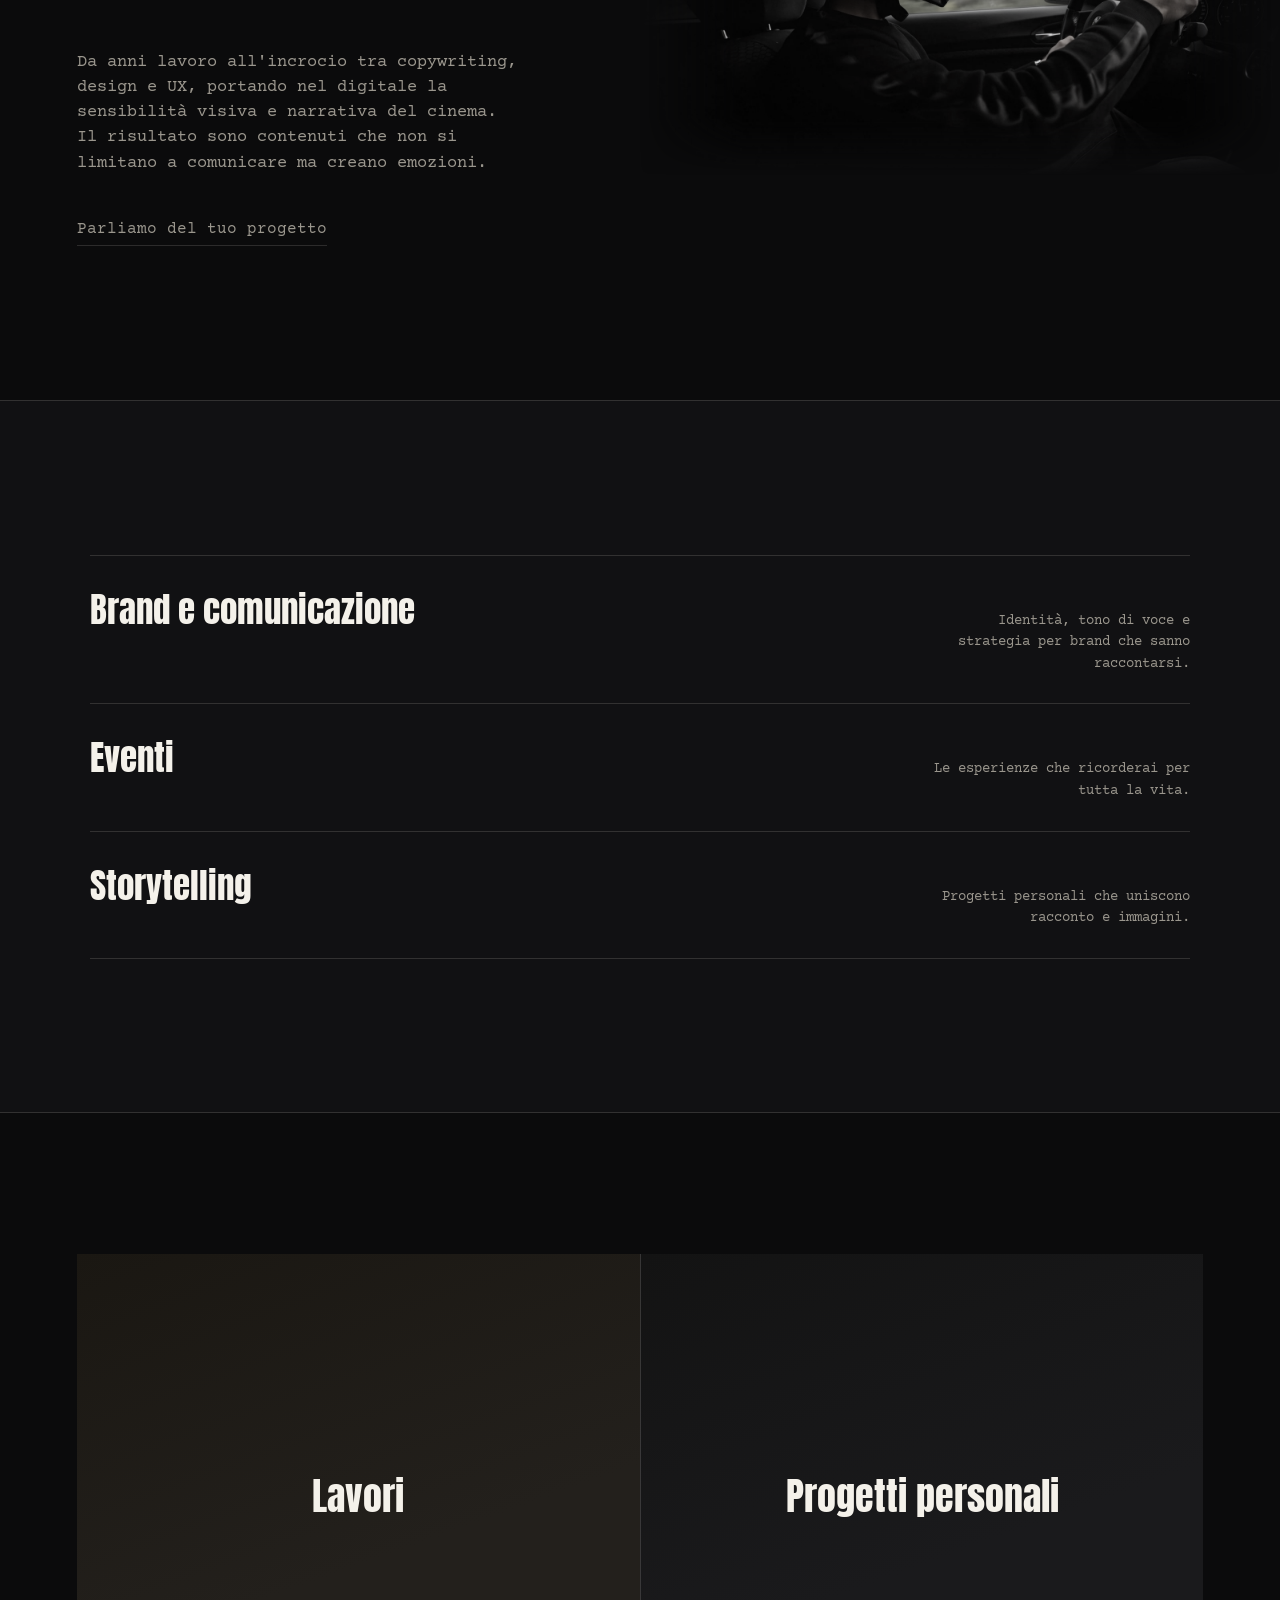
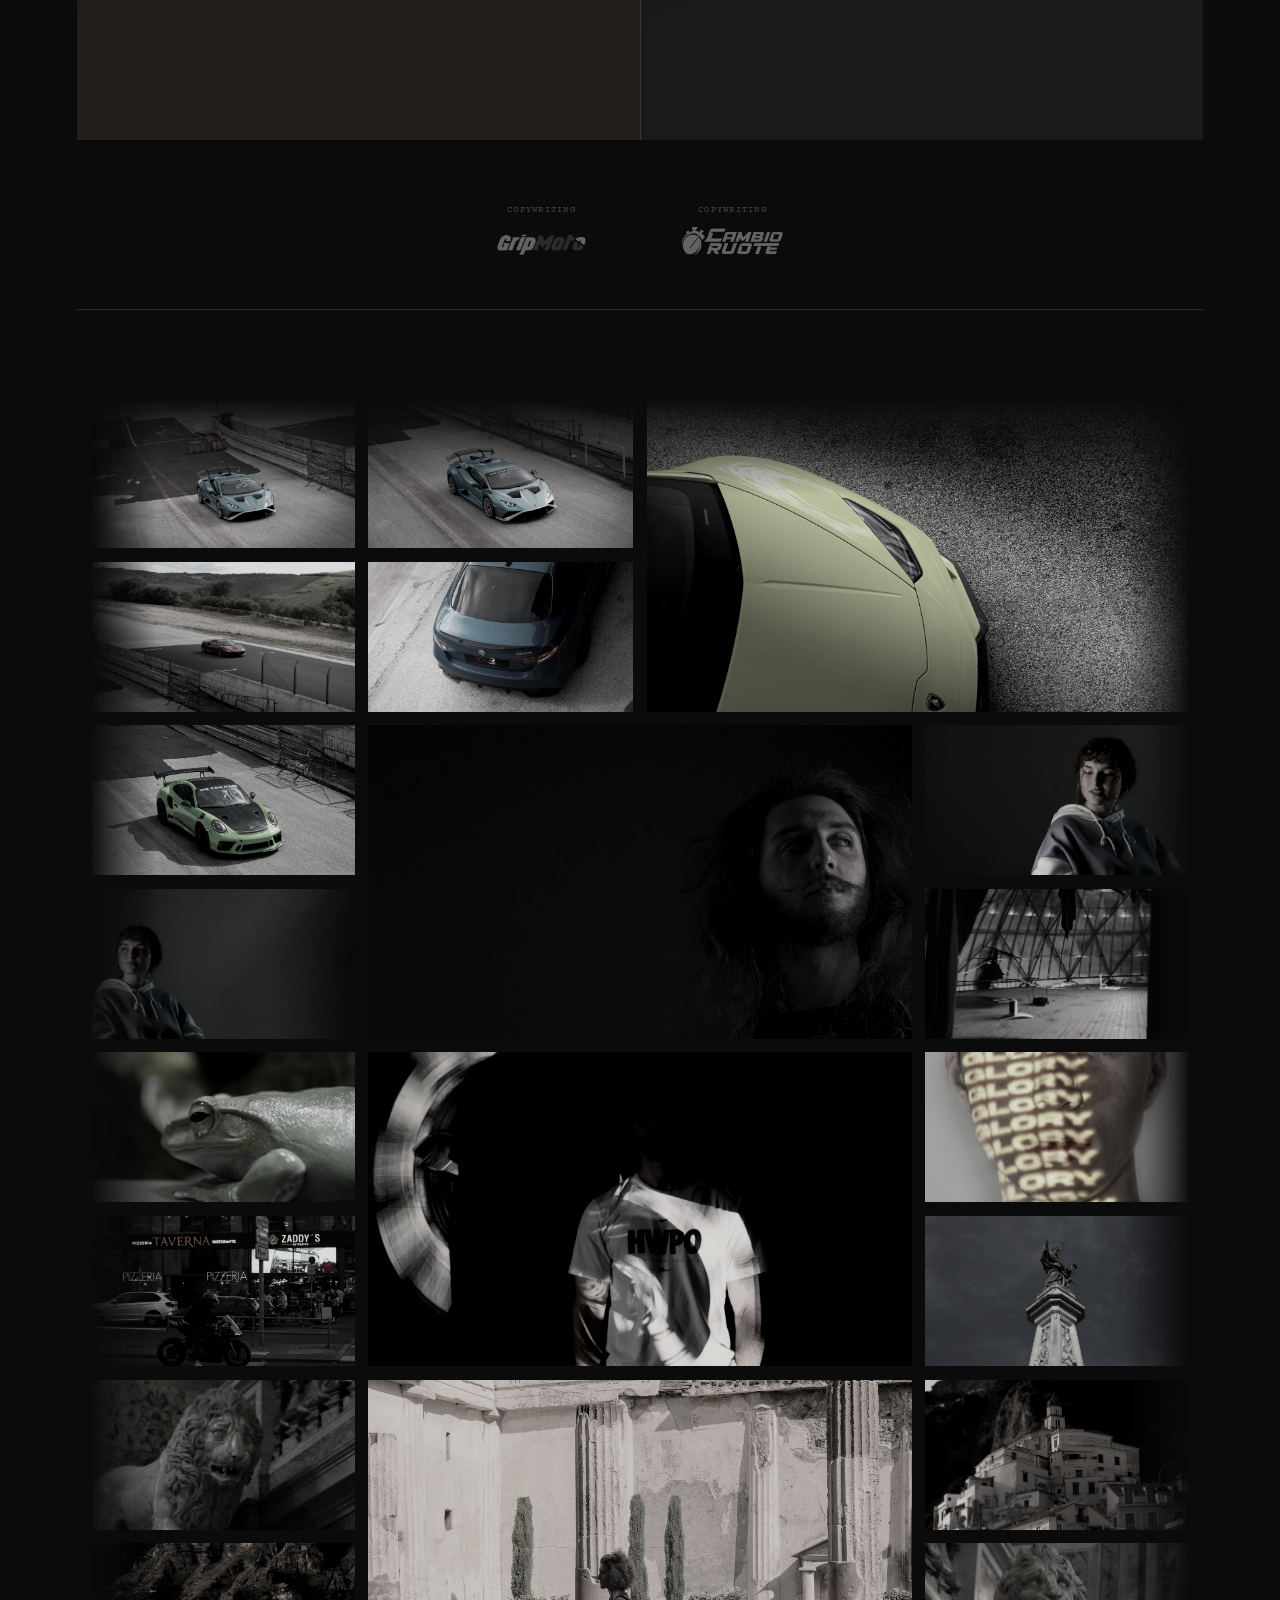
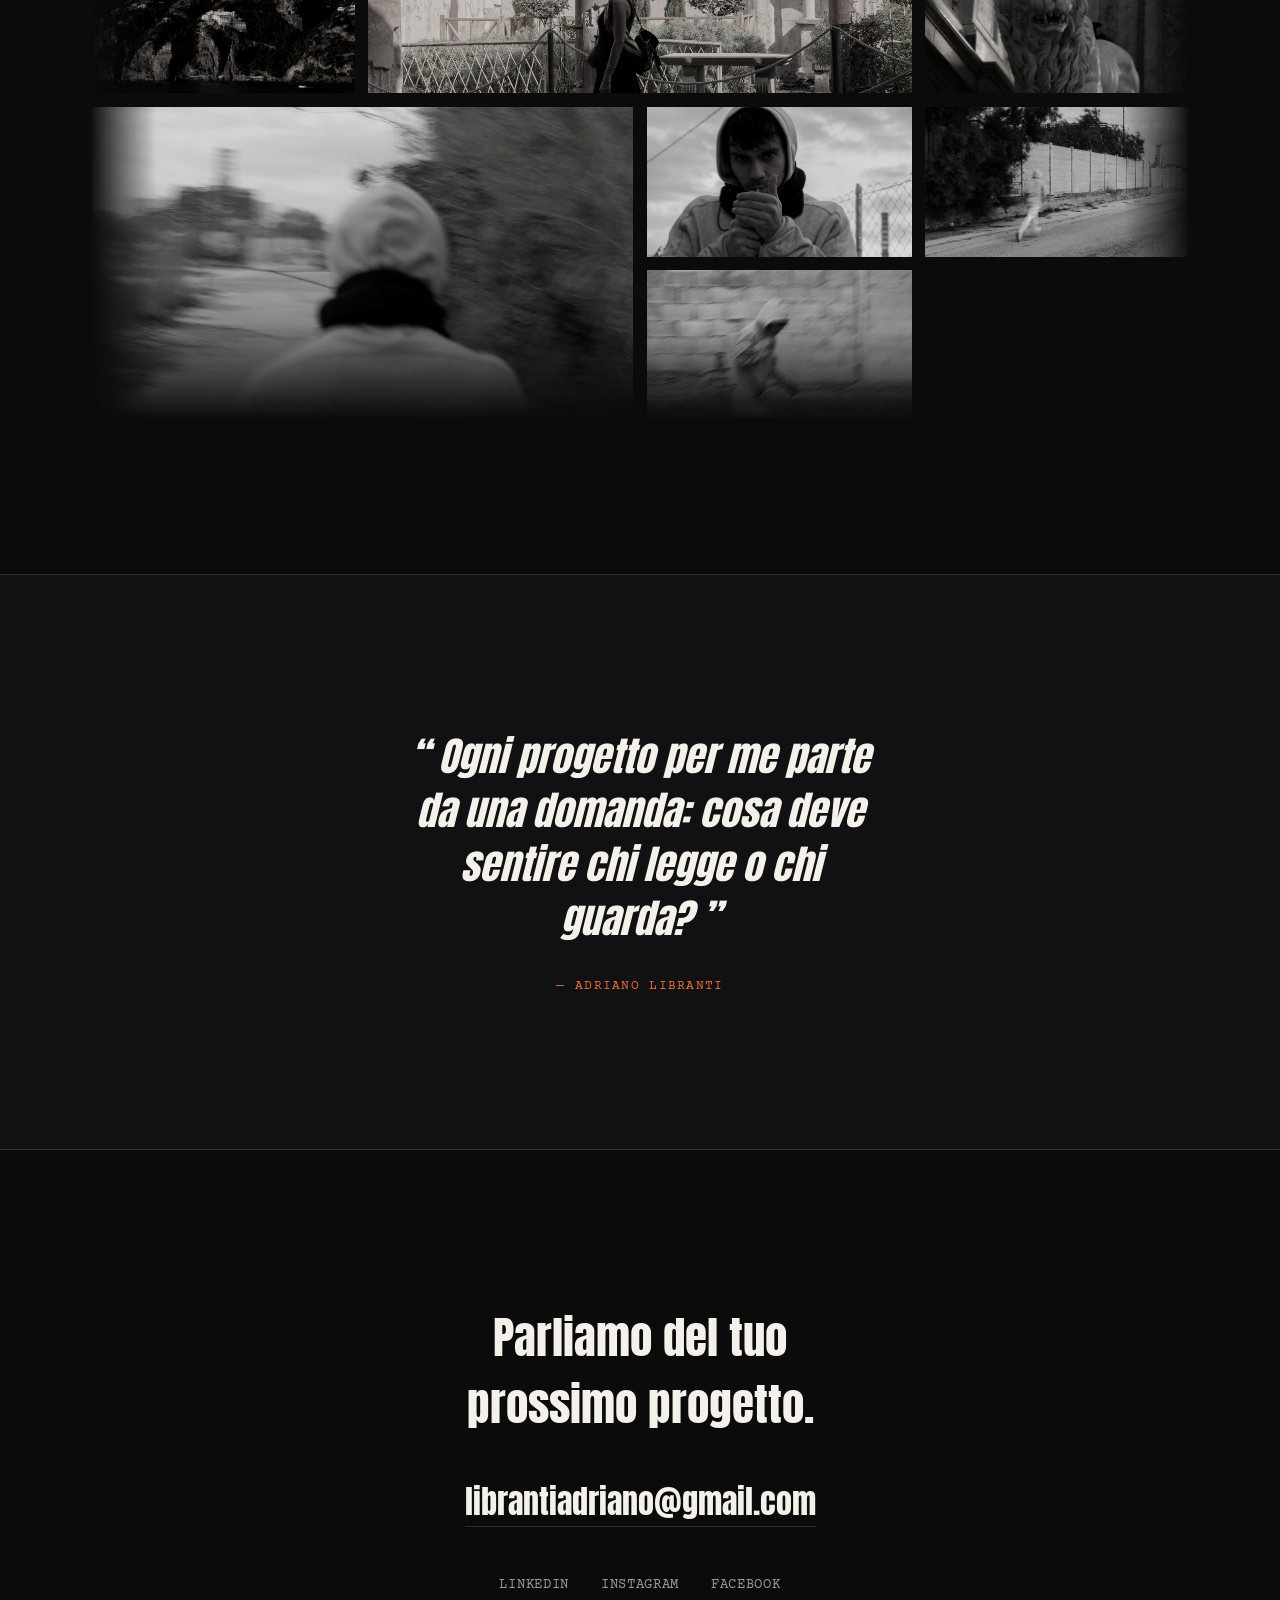
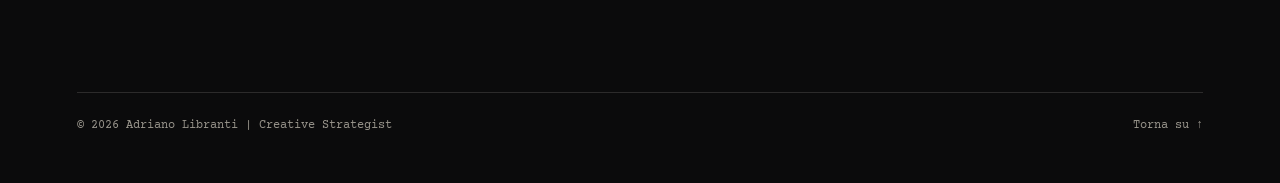
==== commit 86b3461b: "Rimuove l'immagine hero-side dalla home Co-Authored-By: Claude Opus 5.5 <noreply@anthropic.com>" ====
--- a/index.html
+++ b/index.html
@@ -9,7 +9,7 @@
   <link rel="preconnect" href="https://fonts.googleapis.com">
   <link rel="preconnect" href="https://fonts.gstatic.com" crossorigin>
   <link href="https://fonts.googleapis.com/css2?family=Anton&family=Courier+Prime:ital,wght@0,400;0,700;1,400;1,700&display=swap" rel="stylesheet">
-  <link rel="stylesheet" href="assets/css/style.css?v=50">
+  <link rel="stylesheet" href="assets/css/style.css?v=51">
 </head>
 <body id="top">
   <div class="preloader" id="preloader" aria-hidden="true">
@@ -54,10 +54,6 @@
         Laureato in Nuove Tecnologie dell’Arte.<br>
         Ho studiato cinema, fotografia, scrittura strategica, social, web, UX e UI.
       </p>
-
-      <div class="home-photo-frame home-photo-frame--hero" aria-hidden="true">
-        <img src="assets/img/home/hero-side.jpg" alt="" class="home-photo reveal" fetchpriority="high">
-      </div>
     </section>
 
     <section class="scroll-text">
@@ -202,6 +198,6 @@
     </div>
   </footer>
 
-  <script src="assets/js/main.js?v=30"></script>
+  <script src="assets/js/main.js?v=31"></script>
 </body>
 </html>
--- a/assets/css/style.css
+++ b/assets/css/style.css
@@ -96,22 +96,11 @@
     linear-gradient(to bottom, transparent 0%, black 16%, black 84%, transparent 100%);
   mask-composite: intersect;
 }
-.home-photo-frame--hero {
-  top: calc(50% + 3rem);
-  width: clamp(600px, 54vw, 980px);
-  height: clamp(345px, 31.5vw, 615px);
-  aspect-ratio: auto;
-  -webkit-mask-image: linear-gradient(to top, transparent 0, black 32px);
-  mask-image: linear-gradient(to top, transparent 0, black 32px);
-}
 .home-photo {
   width: 100%;
   height: 100%;
   object-fit: cover;
   filter: grayscale(0.85) contrast(1.05) brightness(0.85);
-}
-.home-photo-frame--hero .home-photo {
-  filter: none;
 }
 
 .preloader {
@@ -963,6 +952,8 @@
 
   .hero { min-height: 0; justify-content: flex-start; padding-top: 9rem; padding-bottom: 6rem; }
 
+  .scroll-text { display: none; }
+
   .lightbox__nav { font-size: 2.5rem; padding: 0.5rem; }
 
   .services__row { flex-direction: column; align-items: flex-start; gap: 0.5rem; }
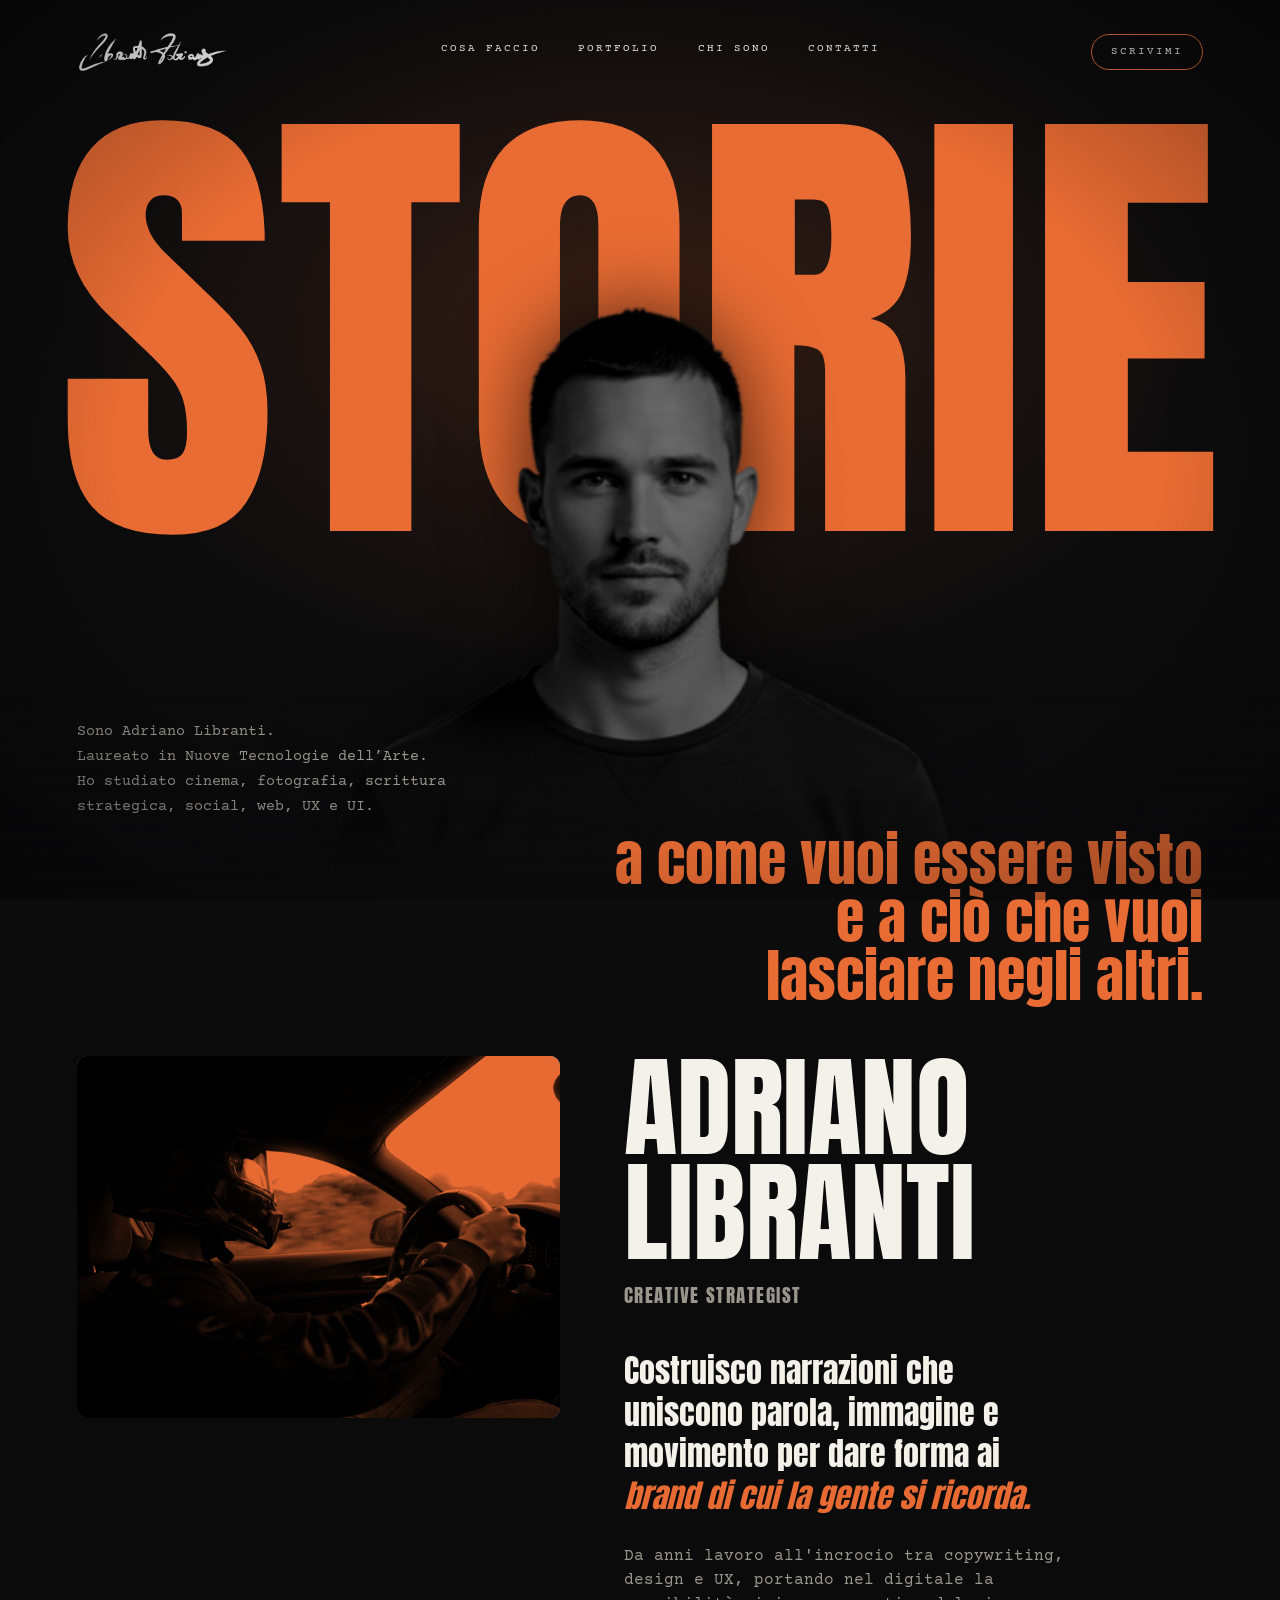
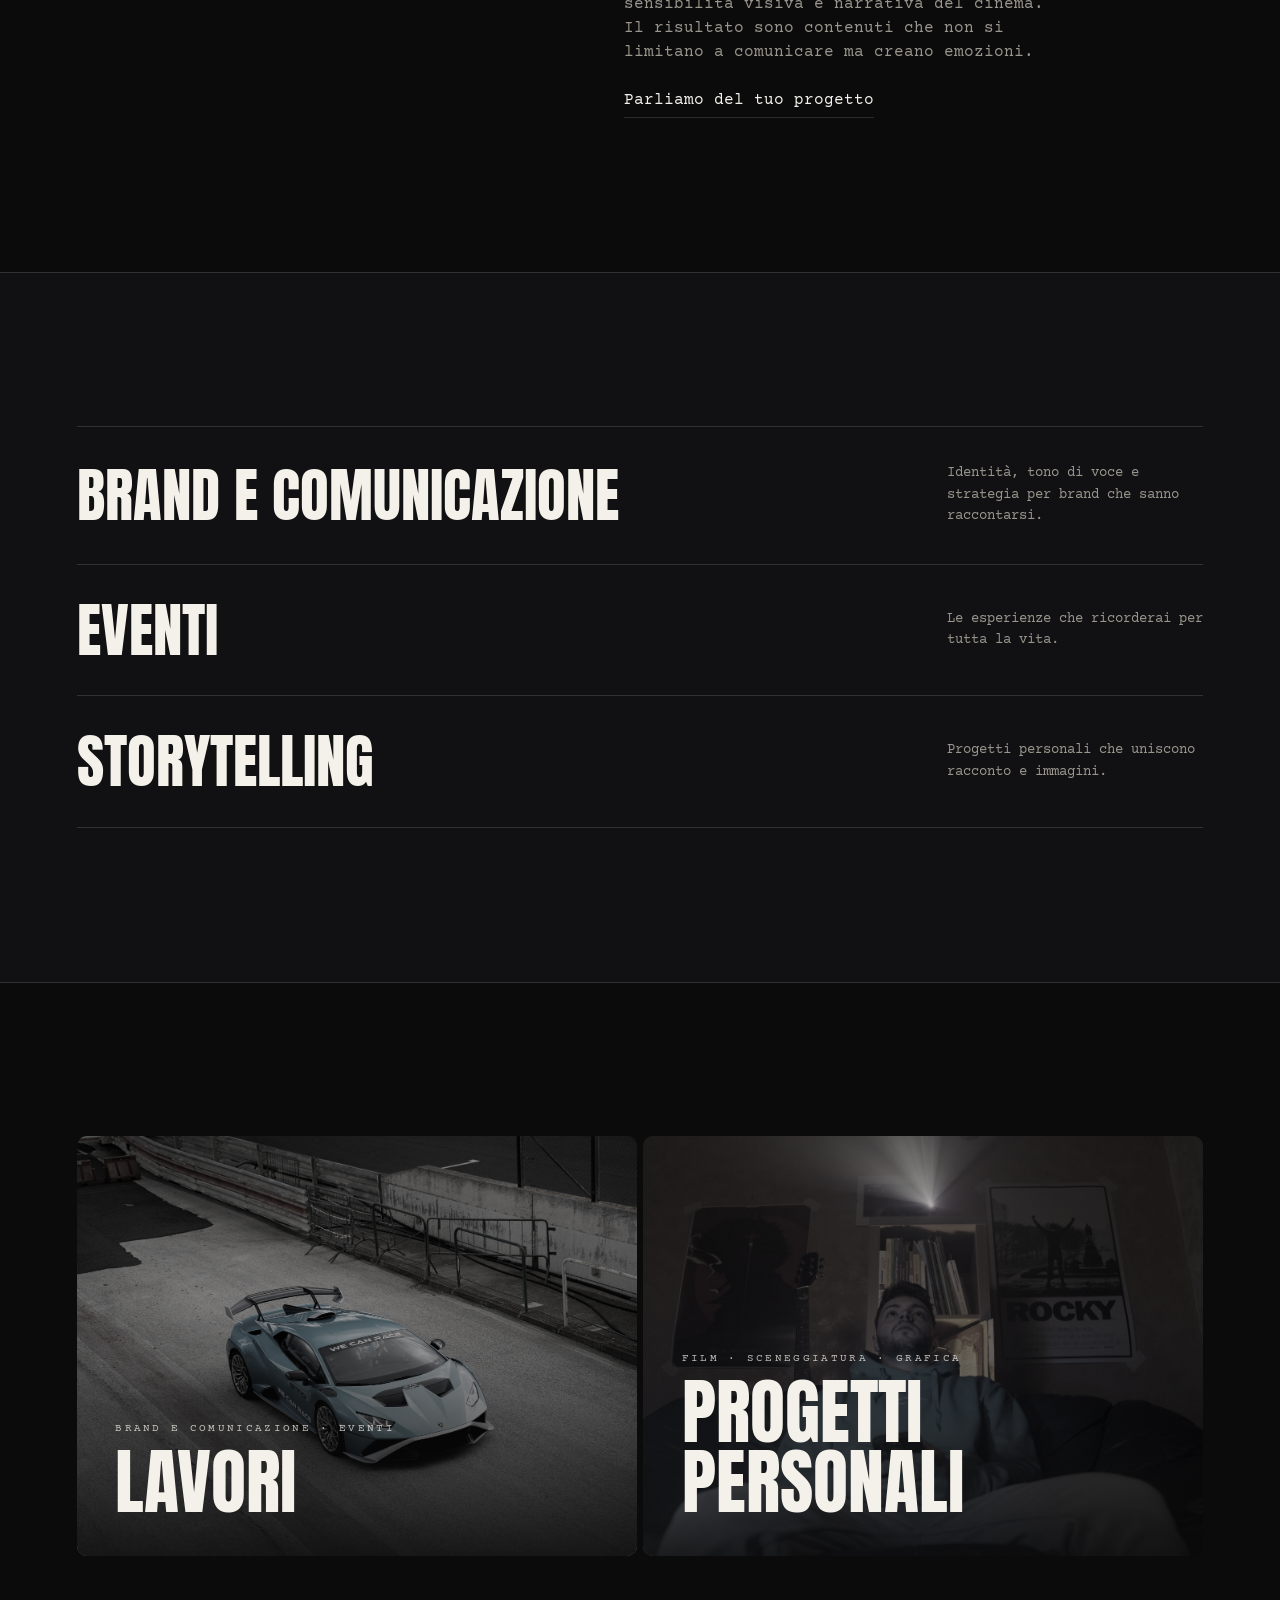
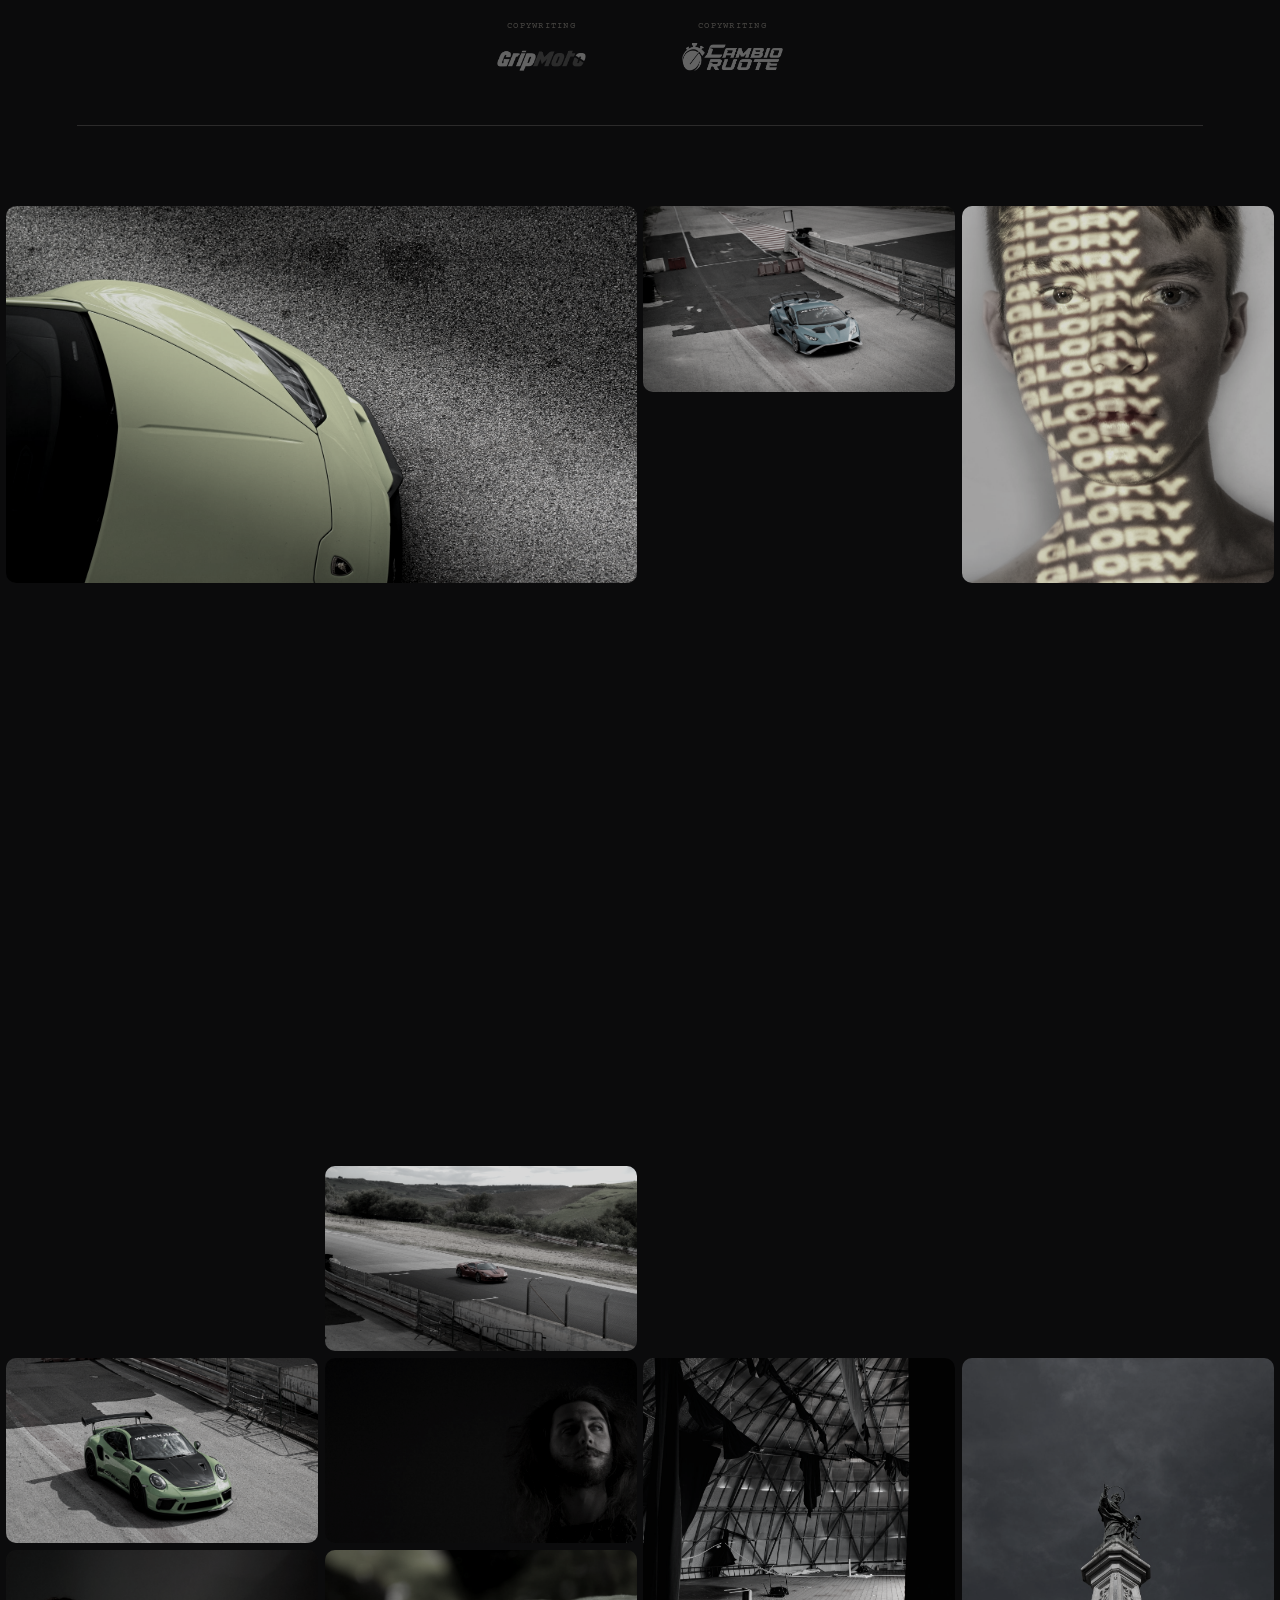
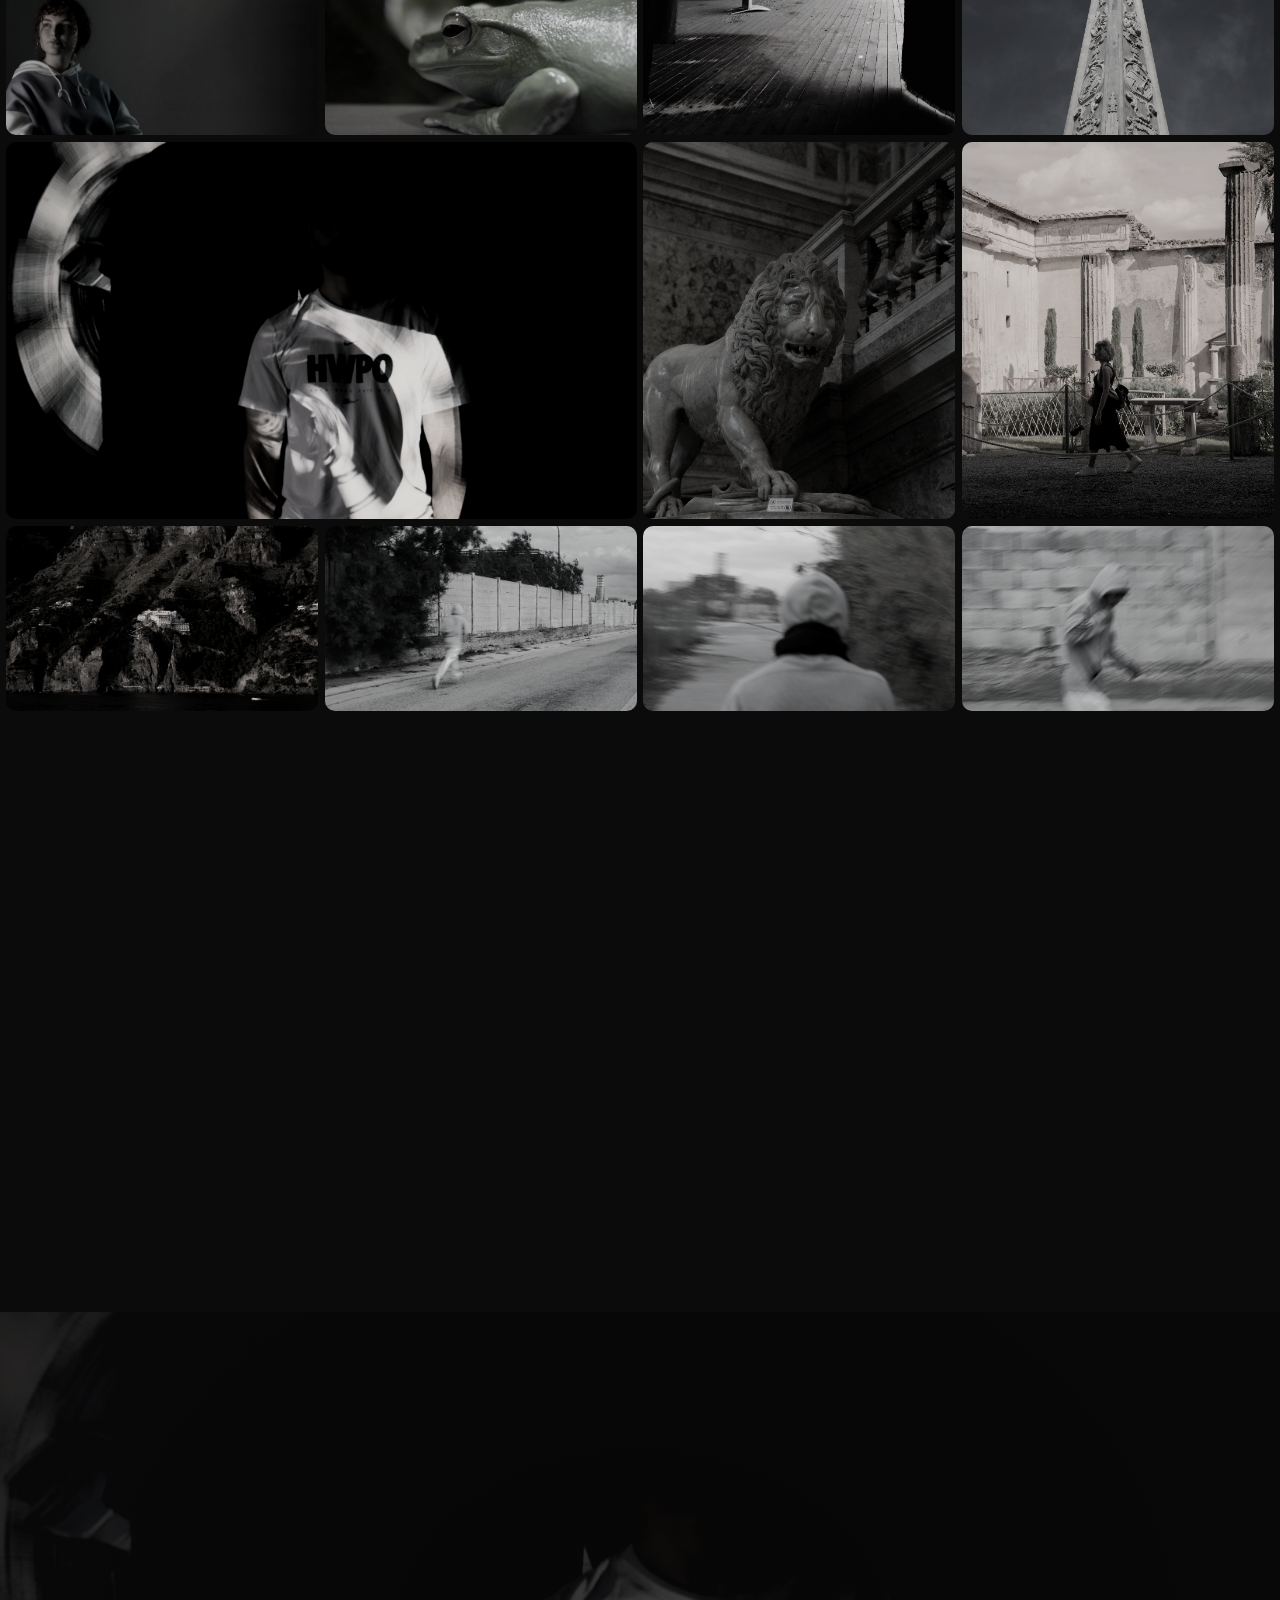
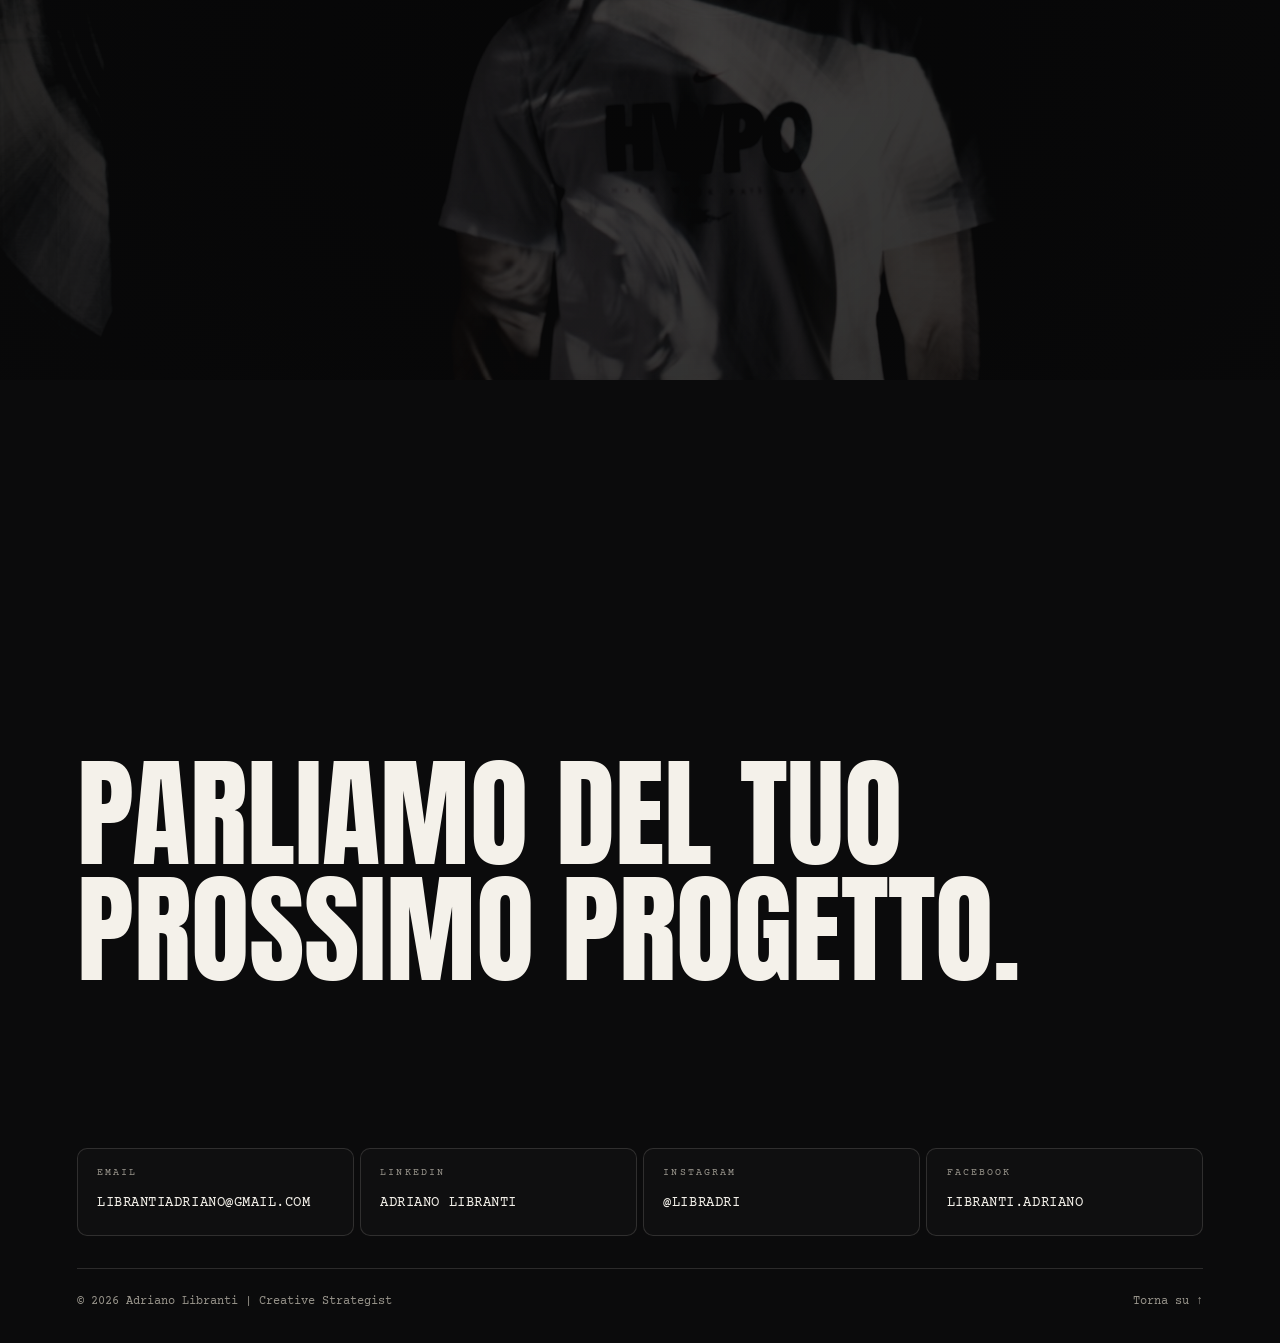
==== commit 3f5e55c3: "Restyling cinematografico di home e pagine interne - Hero con titolo gigante arancione e figura in p" ====
--- a/index.html
+++ b/index.html
@@ -9,12 +9,16 @@
   <link rel="preconnect" href="https://fonts.googleapis.com">
   <link rel="preconnect" href="https://fonts.gstatic.com" crossorigin>
   <link href="https://fonts.googleapis.com/css2?family=Anton&family=Courier+Prime:ital,wght@0,400;0,700;1,400;1,700&display=swap" rel="stylesheet">
-  <link rel="stylesheet" href="assets/css/style.css?v=51">
+  <link rel="preload" as="image" href="assets/img/home/hero-figure.webp" type="image/webp">
+  <link rel="stylesheet" href="assets/css/style.css?v=58">
 </head>
-<body id="top">
+<body id="top" class="home">
   <div class="preloader" id="preloader" aria-hidden="true">
-    <span class="preloader__count" id="preloaderCount">0</span>
-    <span class="preloader__label">Adriano Libranti</span>
+    <div class="preloader__panel preloader__panel--top"></div>
+    <div class="preloader__panel preloader__panel--bottom"></div>
+    <div class="preloader__center">
+      <span class="preloader__count" id="preloaderCount">0</span>
+    </div>
   </div>
 
   <div class="cursor" id="cursor" aria-hidden="true">
@@ -42,18 +46,24 @@
 
   <main>
     <section class="hero" id="hero">
-      <p class="hero__eyebrow reveal">Creative Strategist</p>
-
-      <h1 class="hero__title" data-cursor="text">
-        <span class="reveal">Storie che</span>
-        <span class="reveal">vedi, leggi, <em>vivi.</em></span>
-      </h1>
-
-      <p class="hero__subtitle reveal">
-        Sono Adriano Libranti.<br>
-        Laureato in Nuove Tecnologie dell’Arte.<br>
-        Ho studiato cinema, fotografia, scrittura strategica, social, web, UX e UI.
-      </p>
+      <div class="hero__stage">
+        <div class="hero__glow" aria-hidden="true"></div>
+
+        <h1 class="hero__title" data-cursor="text">
+          <span class="hero__word"><span class="hero__word-inner">Storie</span></span>
+        </h1>
+
+        <img src="assets/img/home/hero-figure.webp" alt="" class="hero__figure" width="500" height="350" aria-hidden="true">
+      </div>
+
+      <div class="hero__info">
+      
+        <p class="hero__subtitle">
+          Sono Adriano Libranti.<br>
+          Laureato in Nuove Tecnologie dell’Arte.<br>
+          Ho studiato cinema, fotografia, scrittura strategica, social, web, UX e UI.
+        </p>
+      </div>
     </section>
 
     <section class="scroll-text">
@@ -63,27 +73,33 @@
     </section>
 
     <section class="about" id="chi-sono">
-      <div class="about__inner">
-        <p class="about__statement reveal" data-cursor="text">
-          Costruisco narrazioni che uniscono parola, immagine e movimento
-          per dare forma ai <em>brand di cui la gente si ricorda.</em>
-        </p>
-
-        <div class="about__details reveal">
-          <p>
-            Da anni lavoro all'incrocio tra copywriting, design e UX,
-            portando nel digitale la sensibilità visiva e narrativa del
-            cinema.<br>Il risultato sono contenuti che non si
-            limitano a comunicare ma creano emozioni.
+      <div class="about__grid">
+        <figure class="about__photo reveal">
+          <img src="assets/img/home/about-side.jpg" alt="" loading="lazy">
+        </figure>
+
+        <div class="about__content">
+          <h2 class="about__name reveal" data-cursor="text">Adriano Libranti</h2>
+          <p class="about__role reveal">Creative Strategist</p>
+
+          <p class="about__statement reveal" data-cursor="text">
+            Costruisco narrazioni che uniscono parola, immagine e movimento
+            per dare forma ai <em>brand di cui la gente si ricorda.</em>
           </p>
-          <a href="#contatti" class="link-arrow">
+
+          <div class="about__details reveal">
+            <p>
+              Da anni lavoro all'incrocio tra copywriting, design e UX,
+              portando nel digitale la sensibilità visiva e narrativa del
+              cinema.<br>Il risultato sono contenuti che non si
+              limitano a comunicare ma creano emozioni.
+            </p>
+          </div>
+
+          <a href="#contatti" class="link-arrow reveal">
             Parliamo del tuo progetto
           </a>
         </div>
-      </div>
-
-      <div class="home-photo-frame" aria-hidden="true">
-        <img src="assets/img/home/about-side.jpg" alt="" class="home-photo reveal" loading="lazy">
       </div>
     </section>
 
@@ -112,10 +128,14 @@
 
     <section class="work" id="lavori">
       <div class="work__grid">
-        <a href="lavori.html" class="work-card reveal">
+        <a href="lavori.html" class="work-card work-card--media reveal">
+          <img src="assets/img/home/gallery-02.jpg" alt="" class="work-card__img" loading="lazy">
+          <span class="work-card__meta">Brand e comunicazione · Eventi</span>
           <span class="work-card__title">Lavori</span>
         </a>
-        <a href="progetti-personali.html" class="work-card reveal">
+        <a href="progetti-personali.html" class="work-card work-card--media reveal">
+          <img src="assets/img/progetti/the-social-prosthesis/galleria/cover.jpg" alt="" class="work-card__img" loading="lazy">
+          <span class="work-card__meta">Film · Sceneggiatura · Grafica</span>
           <span class="work-card__title">Progetti personali</span>
         </a>
       </div>
@@ -135,31 +155,42 @@
         </div>
       </div>
 
-      <div class="gallery-strip reveal" id="galleryStrip">
-        <img src="assets/img/home/gallery-01.jpg" alt="" class="gallery-strip__img" loading="lazy">
-        <img src="assets/img/home/gallery-02.jpg" alt="" class="gallery-strip__img" loading="lazy">
-        <img src="assets/img/home/gallery-03.jpg" alt="" class="gallery-strip__img gallery-strip__img--big" loading="lazy">
-        <img src="assets/img/home/gallery-04.jpg" alt="" class="gallery-strip__img" loading="lazy">
-        <img src="assets/img/home/gallery-05.jpg" alt="" class="gallery-strip__img" loading="lazy">
-        <img src="assets/img/home/gallery-06.jpg" alt="" class="gallery-strip__img" loading="lazy">
-        <img src="assets/img/home/gallery-08.jpg" alt="" class="gallery-strip__img gallery-strip__img--big" loading="lazy">
-        <img src="assets/img/home/gallery-09.jpg" alt="" class="gallery-strip__img" loading="lazy">
-        <img src="assets/img/home/gallery-10.jpg" alt="" class="gallery-strip__img" loading="lazy">
-        <img src="assets/img/home/gallery-11.jpg" alt="" class="gallery-strip__img" loading="lazy">
-        <img src="assets/img/home/gallery-12.jpg" alt="" class="gallery-strip__img" loading="lazy">
-        <img src="assets/img/home/gallery-13.jpg" alt="" class="gallery-strip__img gallery-strip__img--big" loading="lazy">
-        <img src="assets/img/home/gallery-14.jpg" alt="" class="gallery-strip__img" loading="lazy">
-        <img src="assets/img/home/gallery-15.jpg" alt="" class="gallery-strip__img" loading="lazy">
-        <img src="assets/img/home/gallery-16.jpg" alt="" class="gallery-strip__img" loading="lazy">
-        <img src="assets/img/home/gallery-17.jpg" alt="" class="gallery-strip__img" loading="lazy">
-        <img src="assets/img/home/gallery-18.jpg" alt="" class="gallery-strip__img gallery-strip__img--big" loading="lazy">
-        <img src="assets/img/home/gallery-20.jpg" alt="" class="gallery-strip__img" loading="lazy">
-        <img src="assets/img/home/gallery-21.jpg" alt="" class="gallery-strip__img" loading="lazy">
-        <img src="assets/img/home/gallery-22.jpg" alt="" class="gallery-strip__img" loading="lazy">
-        <img src="assets/img/home/gallery-23.jpg" alt="" class="gallery-strip__img gallery-strip__img--big" loading="lazy">
-        <img src="assets/img/home/gallery-24.jpg" alt="" class="gallery-strip__img" loading="lazy">
-        <img src="assets/img/home/gallery-26.jpg" alt="" class="gallery-strip__img" loading="lazy">
-        <img src="assets/img/home/gallery-27.jpg" alt="" class="gallery-strip__img" loading="lazy">
+      <div class="mosaic" id="galleryStrip">
+        <figure class="mosaic__tile mosaic__tile--big reveal"><img src="assets/img/home/gallery-03.jpg" alt="" class="gallery-strip__img" loading="lazy"></figure>
+        <figure class="mosaic__tile reveal"><img src="assets/img/home/gallery-01.jpg" alt="" class="gallery-strip__img" loading="lazy"></figure>
+        <figure class="mosaic__tile mosaic__tile--tall reveal"><img src="assets/img/home/gallery-14.jpg" alt="" class="gallery-strip__img" loading="lazy"></figure>
+        <figure class="mosaic__tile reveal"><img src="assets/img/home/gallery-05.jpg" alt="" class="gallery-strip__img" loading="lazy"></figure>
+
+        <figure class="mosaic__tile mosaic__tile--tall reveal"><img src="assets/img/home/gallery-28.jpg" alt="" class="gallery-strip__img" loading="lazy"></figure>
+        <figure class="mosaic__tile reveal"><img src="assets/img/home/gallery-29.jpg" alt="" class="gallery-strip__img" loading="lazy"></figure>
+        <figure class="mosaic__tile mosaic__tile--tall reveal"><img src="assets/img/home/gallery-30.jpg" alt="" class="gallery-strip__img" loading="lazy"></figure>
+        <figure class="mosaic__tile mosaic__tile--tall reveal"><img src="assets/img/home/gallery-31.jpg" alt="" class="gallery-strip__img" loading="lazy"></figure>
+        <figure class="mosaic__tile reveal"><img src="assets/img/home/gallery-32.jpg" alt="" class="gallery-strip__img" loading="lazy"></figure>
+
+        <figure class="mosaic__tile mosaic__tile--tall reveal"><img src="assets/img/home/gallery-24.jpg" alt="" class="gallery-strip__img" loading="lazy"></figure>
+        <figure class="mosaic__tile reveal"><img src="assets/img/home/gallery-02.jpg" alt="" class="gallery-strip__img" loading="lazy"></figure>
+        <figure class="mosaic__tile mosaic__tile--big reveal"><img src="assets/img/home/gallery-09.jpg" alt="" class="gallery-strip__img" loading="lazy"></figure>
+        <figure class="mosaic__tile reveal"><img src="assets/img/home/gallery-04.jpg" alt="" class="gallery-strip__img" loading="lazy"></figure>
+
+        <figure class="mosaic__tile reveal"><img src="assets/img/home/gallery-06.jpg" alt="" class="gallery-strip__img" loading="lazy"></figure>
+        <figure class="mosaic__tile reveal"><img src="assets/img/home/gallery-08.jpg" alt="" class="gallery-strip__img" loading="lazy"></figure>
+        <figure class="mosaic__tile mosaic__tile--tall reveal"><img src="assets/img/home/gallery-11.jpg" alt="" class="gallery-strip__img" loading="lazy"></figure>
+        <figure class="mosaic__tile mosaic__tile--tall reveal"><img src="assets/img/home/gallery-16.jpg" alt="" class="gallery-strip__img" loading="lazy"></figure>
+        <figure class="mosaic__tile reveal"><img src="assets/img/home/gallery-10.jpg" alt="" class="gallery-strip__img" loading="lazy"></figure>
+        <figure class="mosaic__tile reveal"><img src="assets/img/home/gallery-12.jpg" alt="" class="gallery-strip__img" loading="lazy"></figure>
+
+        <figure class="mosaic__tile mosaic__tile--big reveal"><img src="assets/img/home/gallery-13.jpg" alt="" class="gallery-strip__img" loading="lazy"></figure>
+        <figure class="mosaic__tile mosaic__tile--tall reveal"><img src="assets/img/home/gallery-17.jpg" alt="" class="gallery-strip__img" loading="lazy"></figure>
+        <figure class="mosaic__tile mosaic__tile--tall reveal"><img src="assets/img/home/gallery-18.jpg" alt="" class="gallery-strip__img" loading="lazy"></figure>
+
+        <figure class="mosaic__tile reveal"><img src="assets/img/home/gallery-21.jpg" alt="" class="gallery-strip__img" loading="lazy"></figure>
+        <figure class="mosaic__tile reveal"><img src="assets/img/home/gallery-26.jpg" alt="" class="gallery-strip__img" loading="lazy"></figure>
+        <figure class="mosaic__tile reveal"><img src="assets/img/home/gallery-23.jpg" alt="" class="gallery-strip__img" loading="lazy"></figure>
+        <figure class="mosaic__tile reveal"><img src="assets/img/home/gallery-27.jpg" alt="" class="gallery-strip__img" loading="lazy"></figure>
+
+        <figure class="mosaic__tile mosaic__tile--tall reveal"><img src="assets/img/home/gallery-20.jpg" alt="" class="gallery-strip__img" loading="lazy"></figure>
+        <figure class="mosaic__tile mosaic__tile--tall reveal"><img src="assets/img/home/gallery-22.jpg" alt="" class="gallery-strip__img" loading="lazy"></figure>
+        <figure class="mosaic__tile mosaic__tile--big reveal"><img src="assets/img/home/gallery-15.jpg" alt="" class="gallery-strip__img" loading="lazy"></figure>
       </div>
 
       <div class="lightbox" id="lightbox" aria-hidden="true">
@@ -171,25 +202,37 @@
     </section>
 
     <section class="quote">
+      <div class="quote__bg" aria-hidden="true">
+        <img src="assets/img/home/gallery-13.jpg" alt="" id="quoteBg" loading="lazy">
+      </div>
       <p class="quote__text reveal" data-cursor="text">
-        “ Ogni progetto per me parte da una domanda: cosa deve sentire chi legge o chi guarda? ”
+        “&nbsp;Ogni progetto per me parte da una domanda: cosa deve sentire chi legge o chi&nbsp;guarda?&nbsp;”
       </p>
       <span class="quote__author reveal">— Adriano Libranti</span>
     </section>
 
   </main>
 
-  <footer class="contact" id="contatti">
-    <h2 class="contact__title reveal" data-cursor="text">Parliamo del tuo prossimo progetto.</h2>
-
-    <a href="mailto:librantiadriano@gmail.com" class="contact__email reveal">
-      librantiadriano@gmail.com
-    </a>
-
-    <div class="contact__socials reveal">
-      <a href="https://www.linkedin.com/in/adriano-libranti-921337409/" target="_blank" rel="noopener">LinkedIn</a>
-      <a href="https://www.instagram.com/libradri" target="_blank" rel="noopener">Instagram</a>
-      <a href="https://www.facebook.com/libranti.adriano" target="_blank" rel="noopener">Facebook</a>
+  <footer class="contact contact--full" id="contatti">
+    <h2 class="contact__title reveal" data-cursor="text">Parliamo del tuo<br>prossimo progetto.</h2>
+
+    <div class="contact__cards reveal">
+      <a href="mailto:librantiadriano@gmail.com" class="contact-card">
+        <span class="contact-card__label">Email</span>
+        <span class="contact-card__value">librantiadriano@gmail.com</span>
+      </a>
+      <a href="https://www.linkedin.com/in/adriano-libranti-921337409/" target="_blank" rel="noopener" class="contact-card">
+        <span class="contact-card__label">LinkedIn</span>
+        <span class="contact-card__value">Adriano Libranti</span>
+      </a>
+      <a href="https://www.instagram.com/libradri" target="_blank" rel="noopener" class="contact-card">
+        <span class="contact-card__label">Instagram</span>
+        <span class="contact-card__value">@libradri</span>
+      </a>
+      <a href="https://www.facebook.com/libranti.adriano" target="_blank" rel="noopener" class="contact-card">
+        <span class="contact-card__label">Facebook</span>
+        <span class="contact-card__value">libranti.adriano</span>
+      </a>
     </div>
 
     <div class="contact__meta">
@@ -198,6 +241,6 @@
     </div>
   </footer>
 
-  <script src="assets/js/main.js?v=31"></script>
+  <script src="assets/js/main.js?v=33"></script>
 </body>
 </html>
--- a/assets/css/style.css
+++ b/assets/css/style.css
@@ -11,8 +11,10 @@
 
   --section-padding: clamp(5rem, 12vw, 10rem);
   --side-padding: clamp(1.5rem, 6vw, 5rem);
+  --radius: 10px;
 
   --ease: cubic-bezier(0.16, 1, 0.3, 1);
+  --ease-cut: cubic-bezier(0.76, 0, 0.24, 1);
   --duration: 0.6s;
 }
 
@@ -34,6 +36,16 @@
   overflow-x: hidden;
 }
 
+/* Vignettatura da obiettivo su tutta la pagina */
+body::after {
+  content: "";
+  position: fixed;
+  inset: 0;
+  z-index: 139;
+  pointer-events: none;
+  background: radial-gradient(ellipse at center, transparent 58%, rgba(0, 0, 0, 0.42) 100%);
+}
+
 body.is-loading { overflow: hidden; height: 100vh; }
 
 body.is-lightbox-open { overflow: hidden; }
@@ -76,63 +88,55 @@
   opacity: 1;
   transform: translateY(0);
 }
-.hero__title .reveal:nth-child(1) { transition-delay: 0.05s; }
-.hero__title .reveal:nth-child(2) { transition-delay: 0.15s; }
-
-.home-photo-frame {
-  position: absolute;
-  right: 0;
-  top: 50%;
-  transform: translateY(-50%);
-  width: clamp(540px, 50vw, 960px);
-  aspect-ratio: 16 / 9;
-  overflow: hidden;
-  -webkit-mask-image:
-    linear-gradient(to right, transparent 0%, black 16%, black 84%, transparent 100%),
-    linear-gradient(to bottom, transparent 0%, black 16%, black 84%, transparent 100%);
-  -webkit-mask-composite: source-in, source-in;
-  mask-image:
-    linear-gradient(to right, transparent 0%, black 16%, black 84%, transparent 100%),
-    linear-gradient(to bottom, transparent 0%, black 16%, black 84%, transparent 100%);
-  mask-composite: intersect;
-}
-.home-photo {
-  width: 100%;
-  height: 100%;
-  object-fit: cover;
-  filter: grayscale(0.85) contrast(1.05) brightness(0.85);
-}
-
+
+/* Preloader: due bande nere che si aprono come un letterbox */
 .preloader {
   position: fixed;
   inset: 0;
   z-index: 200;
+  display: flex;
+  align-items: center;
+  justify-content: center;
+}
+.preloader__panel {
+  position: absolute;
+  left: 0;
+  right: 0;
+  height: 50.5%;
   background: var(--color-bg);
+  transition: transform 1.1s var(--ease-cut);
+}
+.preloader__panel--top { top: 0; }
+.preloader__panel--bottom { bottom: 0; }
+.preloader__panel--top::after {
+  content: "";
+  position: absolute;
+  left: 0;
+  right: 0;
+  bottom: 0;
+  height: 1px;
+  background: var(--color-accent);
+  transform: scaleX(var(--progress, 0));
+  transform-origin: left;
+}
+.preloader__center {
+  position: relative;
   display: flex;
   flex-direction: column;
   align-items: center;
-  justify-content: center;
-  gap: 1rem;
-  transition: transform 0.9s var(--ease), opacity 0.7s ease;
+  transition: opacity 0.35s ease;
 }
 .preloader__count {
   font-family: var(--font-display);
   font-size: clamp(2.6rem, 8vw, 5rem);
-  font-weight: 300;
+  line-height: 1;
   color: var(--color-text);
 }
 .preloader__count::after { content: "%"; font-size: 0.5em; margin-left: 0.2em; color: var(--color-accent); }
-.preloader__label {
-  font-size: 0.8rem;
-  letter-spacing: 0.2em;
-  text-transform: uppercase;
-  color: var(--color-text-dim);
-}
-.preloader.is-done {
-  transform: translateY(-100%);
-  opacity: 0;
-  pointer-events: none;
-}
+.preloader.is-done { pointer-events: none; }
+.preloader.is-done .preloader__center { opacity: 0; }
+.preloader.is-done .preloader__panel--top { transform: translateY(-101%); }
+.preloader.is-done .preloader__panel--bottom { transform: translateY(101%); }
 
 .cursor {
   position: fixed;
@@ -174,14 +178,26 @@
   opacity: 1;
 }
 
+/* Grana di pellicola in movimento */
 .grain {
   position: fixed;
-  inset: 0;
+  inset: -120px;
   z-index: 140;
   pointer-events: none;
-  opacity: 0.05;
+  opacity: 0.07;
   mix-blend-mode: overlay;
   background-image: url("data:image/svg+xml;utf8,<svg xmlns='http://www.w3.org/2000/svg' width='120' height='120'><filter id='n'><feTurbulence type='fractalNoise' baseFrequency='0.85' numOctaves='2' stitchTiles='stitch'/></filter><rect width='100%25' height='100%25' filter='url(%23n)'/></svg>");
+  animation: grainShift 0.8s steps(1) infinite;
+}
+@keyframes grainShift {
+  0% { transform: translate(0, 0); }
+  12.5% { transform: translate(-46px, 28px); }
+  25% { transform: translate(34px, -52px); }
+  37.5% { transform: translate(-22px, -36px); }
+  50% { transform: translate(58px, 44px); }
+  62.5% { transform: translate(-60px, 12px); }
+  75% { transform: translate(18px, 60px); }
+  87.5% { transform: translate(-34px, -58px); }
 }
 
 .site-header {
@@ -193,35 +209,41 @@
   display: flex;
   align-items: center;
   justify-content: space-between;
-  padding: 1.75rem var(--side-padding);
-  font-size: 0.85rem;
-  letter-spacing: 0.02em;
-  background: rgba(11, 11, 12, 0.7);
+  padding: 1.25rem var(--side-padding);
+  font-size: 0.7rem;
+  letter-spacing: 0.18em;
+  text-transform: uppercase;
+}
+.site-header::before {
+  content: "";
+  position: absolute;
+  inset: 0;
+  z-index: -1;
+  background: rgba(11, 11, 12, 0.72);
   backdrop-filter: blur(14px);
   -webkit-backdrop-filter: blur(14px);
-  border-bottom: 1px solid transparent;
-  transition: border-color var(--duration) var(--ease);
-}
-body.is-scrolled .site-header {
-  border-bottom-color: var(--color-line);
-}
+  border-bottom: 1px solid var(--color-line);
+  opacity: 0;
+  transition: opacity var(--duration) var(--ease);
+}
+body.is-scrolled .site-header::before { opacity: 1; }
 
 .site-header__logo {
   display: flex;
   align-items: center;
 }
 .site-header__logo img {
-  height: 70px;
+  height: 64px;
   width: auto;
 }
 
 .site-header__nav {
   display: flex;
-  gap: clamp(1.25rem, 3vw, 2.5rem);
+  gap: clamp(1.25rem, 3vw, 2.75rem);
 }
 .site-header__nav a {
   position: relative;
-  padding-bottom: 0.2rem;
+  padding-bottom: 0.3rem;
 }
 .site-header__nav a::after {
   content: "";
@@ -238,49 +260,140 @@
 .site-header__cta {
   border: 1px solid var(--color-accent);
   border-radius: 999px;
-  padding: 0.5rem 1.1rem;
+  padding: 0.55rem 1.2rem;
   transition: background-color var(--duration) var(--ease), color var(--duration) var(--ease);
 }
 .site-header__cta:hover { background-color: var(--color-accent); color: var(--color-bg); }
 
-.hero {
-  min-height: 100vh;
-  display: flex;
-  flex-direction: column;
-  justify-content: center;
-  padding: 0 var(--side-padding);
-  padding-top: 6rem;
+/* Hero: titolo gigante con la figura di spalle in primo piano */
+.hero { position: relative; }
+
+.hero__stage {
+  /* --fig-h: altezza della figura. Il titolo si adatta per restare sotto l'header
+     e farsi coprire dal cappuccio per circa metà dell'altezza delle lettere. */
+  --fig-h: 66svh;
+  --word-size: min(37vw, calc((100svh - 7rem - var(--fig-h)) / 0.39));
+  position: relative;
+  height: 100svh;
+  min-height: 34rem;
+  overflow: hidden;
+}
+.hero__stage::after {
+  content: "";
+  position: absolute;
+  left: 0;
+  right: 0;
+  bottom: 0;
+  height: 22%;
+  z-index: 2;
+  background: linear-gradient(to top, var(--color-bg) 4%, transparent);
+  pointer-events: none;
+}
+
+.hero__glow {
+  position: absolute;
+  left: 50%;
+  bottom: calc(var(--fig-h) * 0.35);
+  width: min(96vw, 130svh);
+  aspect-ratio: 1.6;
+  transform: translateX(-50%);
+  background: radial-gradient(closest-side, rgba(232, 106, 51, 0.2), rgba(232, 106, 51, 0.07) 55%, transparent 100%);
+  pointer-events: none;
+}
+
+.hero__title {
+  font-size: clamp(1.7rem, 3.3vw, 3.2rem);
+  line-height: 1.05;
+}
+
+.hero__word {
+  position: absolute;
+  left: 50%;
+  bottom: calc(var(--fig-h) - var(--word-size) * 0.453);
+  z-index: 1;
+  font-size: var(--word-size);
+  line-height: 0.8;
+  color: var(--color-accent);
+  text-transform: uppercase;
+  white-space: nowrap;
+  transform:
+    translate3d(calc(-50% + var(--mx, 0) * 10px), calc(var(--p, 0) * 12svh), 0)
+    scale(calc(1 + var(--p, 0) * 0.05));
+  will-change: transform;
+}
+.hero__word-inner {
+  display: inline-block;
+  transition: transform 1.7s var(--ease) 0.2s, opacity 1.2s ease 0.2s;
+}
+
+.hero__figure {
+  position: absolute;
+  left: 50%;
+  bottom: -1px;
+  z-index: 2;
+  height: var(--fig-h);
+  width: auto;
+  max-width: none;
+  transform-origin: 50% 100%;
+  transform:
+    translate3d(calc(-50% - var(--mx, 0) * 20px), 0, 0)
+    scale(calc(1 + var(--p, 0) * 0.16));
+  filter: grayscale(1) brightness(0.5) contrast(1.15) drop-shadow(0 0 2.5rem rgba(0, 0, 0, 0.7));
+  transition: opacity 1.4s ease 0.5s, translate 1.8s var(--ease) 0.4s;
+  pointer-events: none;
+  user-select: none;
+  will-change: transform;
+}
+
+.hero__rest {
+  position: absolute;
+  right: var(--side-padding);
+  bottom: 9svh;
+  z-index: 3;
+  max-width: 9.5em;
+  text-align: right;
+  transition: opacity 1s ease 1s, translate 1.2s var(--ease) 1s;
+}
+
+.hero__info {
+  position: absolute;
+  left: var(--side-padding);
+  bottom: 9svh;
+  z-index: 3;
+  max-width: 24rem;
+  transition: opacity 1s ease 1.15s, translate 1.2s var(--ease) 1.15s;
 }
 
 .hero__eyebrow {
-  font-size: 0.85rem;
-  letter-spacing: 0.15em;
+  margin: 0 0 1rem;
+  font-size: 0.72rem;
+  letter-spacing: 0.24em;
   text-transform: uppercase;
   color: var(--color-accent);
-  margin-bottom: 1.5rem;
-}
-
-.hero__title {
-  font-size: clamp(2.2rem, 6.2vw, 5.4rem);
-  line-height: 1.05;
-  font-weight: 400;
-  max-width: 22ch;
-}
-.hero__title span { display: block; }
+}
 
 .hero__subtitle {
-  margin-top: 2rem;
-  max-width: 42ch;
-  font-size: clamp(1rem, 1.4vw, 1.15rem);
+  margin: 0;
+  font-size: 0.92rem;
   line-height: 1.7;
   color: var(--color-text-dim);
 }
 
+body.is-loading .hero__word-inner { opacity: 0; transform: translateY(10%) scale(1.08); }
+body.is-loading .hero__figure { opacity: 0; translate: 0 8%; }
+body.is-loading .hero__rest,
+body.is-loading .hero__info { opacity: 0; translate: 0 1.25rem; }
+
+/* Il testo animato risale dentro l'hero, alla stessa altezza del sottotitolo */
 .scroll-text {
+  z-index: 4;
+  margin-top: calc(-9svh - 6.5rem);
   padding: 0 var(--side-padding);
   display: flex;
   justify-content: flex-end;
-}
+  pointer-events: none;
+}
+.scroll-text__text { pointer-events: auto; }
 .scroll-text__text {
   margin: 0;
   font-family: var(--font-display);
@@ -297,27 +410,77 @@
   visibility: visible;
 }
 
+/* Chi sono: foto a sinistra, scheda a destra */
 .about {
-  padding: 5.5rem var(--side-padding) var(--section-padding);
-}
-.about__inner {
-  max-width: 1100px;
+  padding: clamp(2.5rem, 4vw, 4rem) var(--side-padding) var(--section-padding);
+  scroll-margin-top: 5rem;
+}
+.about__grid {
+  display: grid;
+  grid-template-columns: minmax(0, 5fr) minmax(0, 6fr);
+  align-items: start;
+  gap: clamp(2rem, 5vw, 5rem);
+}
+
+.about__photo {
+  position: sticky;
+  top: 7.5rem;
+  margin: 0;
+  aspect-ratio: 4 / 3;
+  overflow: hidden;
+  border-radius: var(--radius);
+  background: var(--color-bg-alt);
+}
+.about__photo img {
+  width: 100%;
+  height: 100%;
+  object-fit: cover;
+  object-position: 70% 50%;
+  filter: grayscale(1) contrast(1.1) brightness(1.15);
+  transition: filter 0.8s var(--ease), transform 1.4s var(--ease);
+}
+.about__photo::after {
+  content: "";
+  position: absolute;
+  inset: 0;
+  background: var(--color-accent);
+  mix-blend-mode: multiply;
+  transition: opacity 0.8s var(--ease);
+  pointer-events: none;
+}
+.about__photo:hover img { filter: none; transform: scale(1.04); }
+.about__photo:hover::after { opacity: 0; }
+
+.about__name {
+  font-size: clamp(3.2rem, 8.6vw, 8.5rem);
+  line-height: 0.95;
+  text-transform: uppercase;
+}
+.about__role {
+  margin: 1rem 0 0;
+  font-family: var(--font-display);
+  font-size: clamp(0.95rem, 1.5vw, 1.25rem);
+  letter-spacing: 0.08em;
+  text-transform: uppercase;
+  color: var(--color-text-dim);
 }
 
 .about__statement {
+  margin: 2.5rem 0 0;
   font-family: var(--font-display);
-  font-size: clamp(1.6rem, 3.4vw, 2.7rem);
+  font-size: clamp(1.45rem, 2.5vw, 2.2rem);
   line-height: 1.3;
   font-weight: 400;
-  max-width: 26ch;
+  max-width: 28ch;
 }
 
 .about__details {
-  margin-top: 3rem;
+  margin-top: 1.75rem;
   max-width: 46ch;
   color: var(--color-text-dim);
-  font-size: 1.05rem;
-}
+  font-size: 1rem;
+}
+.about__details p { margin: 0; }
 
 .services {
   padding: var(--section-padding) var(--side-padding);
@@ -326,40 +489,41 @@
   border-bottom: 1px solid var(--color-line);
 }
 
-.services__list { max-width: 1100px; margin: 0 auto; border-top: 1px solid var(--color-line); }
+.services__list { border-top: 1px solid var(--color-line); }
 
 .services__row {
-  display: flex;
-  align-items: baseline;
-  gap: clamp(1rem, 4vw, 3rem);
-  padding: 1.75rem 0;
+  display: grid;
+  grid-template-columns: minmax(0, 1fr) minmax(0, 16rem);
+  align-items: center;
+  gap: clamp(1rem, 3vw, 3rem);
+  padding: clamp(1.5rem, 2.8vw, 2.6rem) 0;
   border-bottom: 1px solid var(--color-line);
   cursor: pointer;
-  transition: padding-left var(--duration) var(--ease);
+  transition: padding-left var(--duration) var(--ease), opacity var(--duration) var(--ease);
 }
 .services__row:hover { padding-left: 1rem; }
+.services__list:hover .services__row.is-visible:not(:hover) { opacity: 0.35; }
 
 .services__name {
   font-family: var(--font-display);
-  font-size: clamp(1.4rem, 3.4vw, 2.2rem);
-  flex: 1;
+  font-size: clamp(1.9rem, 4.6vw, 4.2rem);
+  line-height: 1;
+  text-transform: uppercase;
   transition: color var(--duration) var(--ease);
 }
 .services__row:hover .services__name { color: var(--color-accent); }
 
 .services__desc {
-  max-width: 32ch;
   font-size: 0.9rem;
   color: var(--color-text-dim);
-  text-align: right;
-}
+}
+
 
 .work {
-  padding: calc(var(--section-padding) * 0.55) var(--side-padding) var(--section-padding);
+  padding: var(--section-padding) var(--side-padding);
 }
 
 .work__grid {
-  margin-top: 3.5rem;
   display: grid;
   grid-template-columns: repeat(2, 1fr);
 }
@@ -390,6 +554,55 @@
 }
 .work-card:hover .work-card__title { color: var(--color-accent); }
 
+/* Card con fotogramma a tutto campo (home) */
+.work__grid:has(.work-card--media) { gap: 0.4rem; }
+.work-card--media {
+  min-height: 0;
+  aspect-ratio: 4 / 3;
+  align-items: flex-start;
+  justify-content: flex-end;
+  gap: 0.6rem;
+  padding: clamp(1.25rem, 3vw, 2.5rem);
+  border-radius: var(--radius);
+  isolation: isolate;
+}
+.work-card--media + .work-card--media { border-left: none; }
+.work-card--media:hover { filter: none; }
+.work-card--media::after {
+  content: "";
+  position: absolute;
+  inset: 0;
+  z-index: -1;
+  background: linear-gradient(to top, rgba(11, 11, 12, 0.88), rgba(11, 11, 12, 0.15) 60%);
+}
+.work-card__img {
+  position: absolute;
+  inset: 0;
+  z-index: -2;
+  width: 100%;
+  height: 100%;
+  object-fit: cover;
+  filter: grayscale(0.85) contrast(1.05) brightness(0.8);
+  transform: scale(1.02);
+  transition: filter 0.8s var(--ease), transform 1.6s var(--ease);
+}
+.work-card--media:hover .work-card__img {
+  filter: grayscale(0) contrast(1.05) brightness(0.95);
+  transform: scale(1.08);
+}
+.work-card--media .work-card__title {
+  font-size: clamp(2.2rem, 5.6vw, 5rem);
+  line-height: 0.98;
+  text-transform: uppercase;
+}
+.work-card__meta {
+  font-size: 0.66rem;
+  letter-spacing: 0.22em;
+  text-transform: uppercase;
+  color: var(--color-text);
+  opacity: 0.75;
+}
+
 .logos-carousel {
   margin-top: 4rem;
   padding-bottom: 3rem;
@@ -449,43 +662,45 @@
   to { transform: translateX(-50%); }
 }
 
-.gallery-strip {
-  max-width: 1100px;
-  margin: 5.5rem auto 0;
+/* Mosaico di fotogrammi a tutta larghezza */
+.mosaic {
+  --gap: 0.4rem;
+  margin: 5rem calc(var(--side-padding) * -1) 0;
+  padding: 0 var(--gap);
   display: grid;
-  grid-template-columns: repeat(4, 1fr);
-  grid-auto-rows: 150px;
+  grid-template-columns: repeat(4, minmax(0, 1fr));
+  grid-auto-rows: 14.5vw;
   grid-auto-flow: dense;
-  gap: 0.85rem;
-  -webkit-mask-image:
-    linear-gradient(to right, transparent 0%, black 6%, black 94%, transparent 100%),
-    linear-gradient(to bottom, transparent 0%, black 6%, black 94%, transparent 100%);
-  -webkit-mask-composite: source-in, source-in;
-  mask-image:
-    linear-gradient(to right, transparent 0%, black 6%, black 94%, transparent 100%),
-    linear-gradient(to bottom, transparent 0%, black 6%, black 94%, transparent 100%);
-  mask-composite: intersect;
-}
+  gap: var(--gap);
+}
+.mosaic__tile {
+  position: relative;
+  margin: 0;
+  overflow: hidden;
+  border-radius: var(--radius);
+  background: var(--color-bg-alt);
+}
+.mosaic__tile.reveal { transform: scale(0.94); }
+.mosaic__tile.reveal.is-visible { transform: scale(1); }
+.mosaic__tile--big {
+  grid-column: span 2;
+  grid-row: span 2;
+}
+.mosaic__tile--tall { grid-row: span 2; }
+
 .gallery-strip__img {
   width: 100%;
   height: 100%;
   object-fit: cover;
   filter: grayscale(0.85) contrast(1.05) brightness(0.85);
-  transition: filter 0.4s var(--ease);
+  transition: filter 0.5s var(--ease), transform 1.4s var(--ease);
   cursor: pointer;
 }
-.gallery-strip__img--big {
-  grid-column: span 2;
-  grid-row: span 2;
-}
-.gallery-strip__img:hover {
+.mosaic__tile:hover .gallery-strip__img {
   filter: grayscale(0) contrast(1.05) brightness(1);
-}
-
-@media (max-width: 640px) {
-  .gallery-strip { grid-template-columns: repeat(2, 1fr); grid-auto-rows: 120px; }
-  .gallery-strip__img--big { grid-column: span 1; grid-row: span 1; }
-}
+  transform: scale(1.05);
+}
+.mosaic:hover .mosaic__tile.is-visible:not(:hover) { opacity: 0.5; }
 
 .lightbox {
   position: fixed;
@@ -540,65 +755,123 @@
 .lightbox__nav--prev { left: 0.5rem; }
 .lightbox__nav--next { right: 0.5rem; }
 
+/* Citazione: fotogramma in letterbox con parallasse */
 .quote {
+  min-height: min(92vh, 62vw);
+  display: flex;
+  flex-direction: column;
+  align-items: center;
+  justify-content: center;
   padding: var(--section-padding) var(--side-padding);
-  background: var(--color-bg-alt);
-  border-top: 1px solid var(--color-line);
-  border-bottom: 1px solid var(--color-line);
   text-align: center;
+  overflow: hidden;
+  isolation: isolate;
+}
+.quote::before,
+.quote::after {
+  content: "";
+  position: absolute;
+  left: 0;
+  right: 0;
+  z-index: 1;
+  height: clamp(1.75rem, 7vh, 4.5rem);
+  background: var(--color-bg);
+}
+.quote::before { top: 0; }
+.quote::after { bottom: 0; }
+.quote__bg {
+  position: absolute;
+  inset: -14% 0;
+  z-index: -1;
+}
+.quote__bg::after {
+  content: "";
+  position: absolute;
+  inset: 0;
+  background: radial-gradient(ellipse at center, rgba(11, 11, 12, 0.55), rgba(11, 11, 12, 0.8));
+}
+.quote__bg img {
+  width: 100%;
+  height: 100%;
+  object-fit: cover;
+  filter: grayscale(0.6) contrast(1.1) brightness(0.5);
+  will-change: transform;
 }
 .quote__text {
+  margin: 0 auto;
   font-family: var(--font-display);
   font-style: italic;
-  font-size: clamp(1.5rem, 3.4vw, 2.5rem);
-  line-height: 1.35;
-  max-width: 24ch;
-  margin: 0 auto;
+  font-size: clamp(1.6rem, 3.7vw, 3.1rem);
+  line-height: 1.3;
+  max-width: 26ch;
 }
 .quote__author {
   display: block;
   margin-top: 2rem;
-  font-size: 0.8rem;
-  letter-spacing: 0.1em;
+  font-size: 0.72rem;
+  letter-spacing: 0.24em;
   text-transform: uppercase;
   color: var(--color-accent);
 }
 
+/* Contatti: titolo grande a sinistra e schede in fondo */
 .contact {
-  padding: var(--section-padding) var(--side-padding) 3rem;
-  text-align: center;
+  display: flex;
+  flex-direction: column;
+  padding: var(--section-padding) var(--side-padding) 2rem;
+  text-align: left;
 }
 
 .contact__title {
-  font-size: clamp(1.8rem, 4.2vw, 2.8rem);
-  max-width: 18ch;
-  margin: 0 auto;
-}
-
-.contact__email {
-  display: inline-block;
-  margin-top: 2.5rem;
-  font-family: var(--font-display);
-  font-size: clamp(1.3rem, 3.2vw, 2rem);
-  border-bottom: 1px solid var(--color-line);
-  transition: color var(--duration) var(--ease), border-color var(--duration) var(--ease);
-}
-.contact__email:hover { color: var(--color-accent); border-color: var(--color-accent); }
-
-.contact__socials {
-  margin-top: 3rem;
-  display: flex;
-  justify-content: center;
-  gap: 2rem;
+  margin: 0;
+  padding: 0 0 3.5rem;
+  font-size: clamp(2.2rem, 6vw, 5.5rem);
+  line-height: 0.96;
+  text-transform: uppercase;
+}
+
+/* In home il footer occupa tutto lo schermo */
+.contact--full { min-height: 100svh; }
+.contact--full .contact__title {
+  margin: auto 0;
+  padding: 4rem 0;
+  font-size: clamp(2.7rem, 9.4vw, 9.5rem);
+}
+
+.contact__cards {
+  display: grid;
+  grid-template-columns: repeat(4, minmax(0, 1fr));
+  gap: 0.4rem;
+}
+.contact-card {
+  position: relative;
+  display: flex;
+  flex-direction: column;
+  gap: 0.8rem;
+  padding: 1.1rem 1.2rem 1.3rem;
+  border: 1px solid var(--color-line);
+  border-radius: var(--radius);
+  background: rgba(244, 241, 234, 0.02);
+  transition: border-color var(--duration) var(--ease), background-color var(--duration) var(--ease);
+}
+.contact-card:hover {
+  border-color: var(--color-accent);
+  background-color: rgba(232, 106, 51, 0.08);
+}
+.contact-card__label {
+  font-size: 0.6rem;
+  letter-spacing: 0.22em;
+  text-transform: uppercase;
+  color: var(--color-text-dim);
+}
+.contact-card__value {
   font-size: 0.85rem;
-  letter-spacing: 0.05em;
-  text-transform: uppercase;
-  color: var(--color-text-dim);
-}
-.contact__socials a:hover { color: var(--color-accent); }
-
+  letter-spacing: 0.04em;
+  text-transform: uppercase;
+  overflow-wrap: anywhere;
+}
 .contact__meta {
-  margin-top: 6rem;
+  margin-top: 2rem;
   padding-top: 1.5rem;
   border-top: 1px solid var(--color-line);
   display: flex;
@@ -607,76 +880,44 @@
   color: var(--color-text-dim);
 }
 
-.lavori-page {
-  min-height: 100vh;
-  display: flex;
-  flex-direction: column;
-  padding-top: 6rem;
-}
-
-.work__grid--full {
-  flex: 1;
-  height: 100%;
-  grid-template-rows: 1fr;
-}
-.work__grid--full .work-card {
-  min-height: 0;
-  height: 100%;
-}
-
-.word-pattern {
-  position: fixed;
-  inset: -10%;
-  z-index: 0;
-  display: flex;
-  flex-direction: column;
-  justify-content: space-evenly;
-  transform: rotate(-4deg);
-  overflow: hidden;
-  pointer-events: none;
-}
-.word-pattern ~ main,
-.word-pattern ~ footer {
-  position: relative;
-  z-index: 1;
-}
-
-.word-pattern__track {
-  display: flex;
-  width: max-content;
-  white-space: nowrap;
-  font-family: var(--font-display);
-  font-size: clamp(2.2rem, 5.4vw, 4rem);
-  color: var(--color-line);
-  animation: wordScroll 44s linear infinite;
-}
-.word-pattern__track span {
-  padding: 0 1.5rem;
-}
-.word-pattern__row:nth-child(even) .word-pattern__track {
-  animation-name: wordScrollReverse;
-  animation-duration: 34s;
-}
-@keyframes wordScroll {
-  from { transform: translateX(0); }
-  to { transform: translateX(-50%); }
-}
-@keyframes wordScrollReverse {
-  from { transform: translateX(-50%); }
-  to { transform: translateX(0); }
-}
+/* Intestazione delle pagine interne */
+.page-hero {
+  padding: clamp(9rem, 15vw, 12rem) var(--side-padding) 0;
+}
+.page-hero__back,
+.project-hero__back {
+  display: inline-block;
+  margin-bottom: 2.5rem;
+  font-size: 0.68rem;
+  letter-spacing: 0.22em;
+  text-transform: uppercase;
+  color: var(--color-text-dim);
+  transition: color var(--duration) var(--ease);
+}
+.page-hero__back:hover,
+.project-hero__back:hover { color: var(--color-accent); }
+
+.page-hero__title {
+  font-size: clamp(3rem, 12vw, 12rem);
+  line-height: 0.92;
+  text-transform: uppercase;
+  text-wrap: balance;
+  color: var(--color-accent);
+}
+
+.work--page { padding: clamp(2.5rem, 5vw, 4rem) var(--side-padding) clamp(2rem, 4vw, 4rem); }
 
 .projects {
-  padding: 11rem var(--side-padding) var(--section-padding);
+  padding: clamp(2.5rem, 5vw, 4rem) var(--side-padding) clamp(2rem, 4vw, 4rem);
 }
 .projects-grid {
   display: grid;
   grid-template-columns: repeat(auto-fit, minmax(260px, 1fr));
-  gap: 1.5rem;
+  gap: 0.4rem;
 }
 .project-card {
-  aspect-ratio: 4 / 3;
-  border-radius: 4px;
+  aspect-ratio: 16 / 10;
+  border-radius: var(--radius);
   display: flex;
   flex-direction: column;
   justify-content: flex-end;
@@ -701,6 +942,8 @@
 
 .project-card--empty {
   cursor: default;
+  border: 1px dashed var(--color-line);
+  background: rgba(17, 17, 19, 0.82);
 }
 .project-card--empty:hover {
   filter: none;
@@ -709,133 +952,148 @@
 .project-card--empty .project-card__title { opacity: 0.7; }
 .project-card--empty:hover .project-card__title { color: var(--color-text); }
 .project-card__tag {
-  font-size: 0.7rem;
-  letter-spacing: 0.1em;
+  font-size: 0.66rem;
+  letter-spacing: 0.22em;
   text-transform: uppercase;
   color: var(--color-text-dim);
 }
 
+/* Elenco dei progetti personali */
 .strip-list {
-  padding: 8rem var(--side-padding) var(--section-padding);
+  padding: clamp(2.5rem, 5vw, 4rem) var(--side-padding) clamp(2rem, 4vw, 4rem);
 }
 
 .project-strip {
   display: grid;
   grid-template-columns: 1fr 1fr;
   align-items: center;
-  gap: clamp(2rem, 5vw, 4rem);
-  padding: 3rem 0;
+  gap: clamp(2rem, 5vw, 5rem);
+  padding: clamp(2rem, 4vw, 3.5rem) 0;
   border-bottom: 1px solid var(--color-line);
-  transition: padding-left var(--duration) var(--ease);
 }
 .project-strip:first-child { border-top: 1px solid var(--color-line); }
-.project-strip:hover { padding-left: 1rem; }
 
 .project-strip__body { order: 1; }
-.project-strip__preview { order: 2; }
+.project-strip__frame { order: 2; }
 .project-strip:nth-child(even) .project-strip__body { order: 2; }
-.project-strip:nth-child(even) .project-strip__preview { order: 1; }
-
+.project-strip:nth-child(even) .project-strip__frame { order: 1; }
+
+.project-strip__frame {
+  aspect-ratio: 16 / 9;
+  overflow: hidden;
+  border-radius: var(--radius);
+  background: var(--color-bg-alt);
+}
 .project-strip__preview {
-  aspect-ratio: 4 / 3;
-  border-radius: 4px;
-  background-image: linear-gradient(160deg, #1a1712, #23201c 65%);
+  width: 100%;
+  height: 100%;
   background-size: cover;
   background-position: center;
   background-repeat: no-repeat;
-  transition: transform var(--duration) var(--ease);
-}
-.project-strip:nth-child(even) .project-strip__preview { background: linear-gradient(160deg, #131313, #1a1a1c 60%); }
-.project-strip:nth-child(3) .project-strip__preview { background: linear-gradient(160deg, #17130e, #201c16 60%); }
-.project-strip:hover .project-strip__preview { transform: scale(1.03); }
+  filter: grayscale(0.85) contrast(1.05) brightness(0.85);
+  transition: filter 0.8s var(--ease), transform 1.6s var(--ease);
+}
+.project-strip:hover .project-strip__preview {
+  filter: grayscale(0) contrast(1.05) brightness(1);
+  transform: scale(1.06);
+}
 
 .project-strip__title {
-  font-family: var(--font-display);
-  font-size: clamp(1.6rem, 3.2vw, 2.6rem);
+  font-size: clamp(2rem, 5.2vw, 5rem);
+  line-height: 0.98;
+  text-transform: uppercase;
+  text-wrap: balance;
   color: var(--color-text);
   transition: color var(--duration) var(--ease);
 }
 .project-strip:hover .project-strip__title { color: var(--color-accent); }
 
 .project-strip__desc {
-  margin-top: 0.75rem;
-  max-width: 40ch;
+  margin: 1.25rem 0 0;
+  max-width: 38ch;
   color: var(--color-text-dim);
 }
 
+/* Pagina di progetto */
 .project-hero {
-  padding: 8rem var(--side-padding) 0;
-}
-.project-hero__back {
-  display: inline-block;
-  margin-bottom: 2.5rem;
-  font-size: 0.8rem;
-  letter-spacing: 0.05em;
-  color: var(--color-text-dim);
-  transition: color var(--duration) var(--ease);
-}
-.project-hero__back:hover { color: var(--color-accent); }
+  padding: clamp(8rem, 13vw, 10.5rem) var(--side-padding) 0;
+}
 
 .project-hero__title {
-  font-size: clamp(2.4rem, 6.4vw, 5rem);
-  max-width: 18ch;
+  font-size: clamp(2.8rem, 10.5vw, 10.5rem);
+  line-height: 0.93;
+  text-transform: uppercase;
+  text-wrap: balance;
 }
 
 .project-hero__meta {
-  display: flex;
-  flex-wrap: wrap;
-  gap: 2.5rem;
-  margin-top: 2.5rem;
-  padding-bottom: 3rem;
+  display: grid;
+  grid-template-columns: minmax(0, 1fr) minmax(0, 1fr) minmax(0, 2fr);
+  gap: 1.5rem;
+  margin-top: 3rem;
+  padding: 1.5rem 0;
+  border-top: 1px solid var(--color-line);
   border-bottom: 1px solid var(--color-line);
 }
 .project-hero__meta-item {
   display: flex;
   flex-direction: column;
-  gap: 0.4rem;
+  gap: 0.6rem;
 }
 .project-hero__meta-label {
-  font-size: 0.7rem;
-  letter-spacing: 0.1em;
+  font-size: 0.62rem;
+  letter-spacing: 0.22em;
   text-transform: uppercase;
   color: var(--color-accent);
 }
 .project-hero__meta-value {
   font-family: var(--font-body);
+  font-size: 0.9rem;
+  line-height: 1.65;
   color: var(--color-text);
 }
 
+/* Copertina a tutta larghezza, in formato panoramico */
 .project-hero__cover {
-  margin: 3.5rem auto 0;
-  max-width: 900px;
-  aspect-ratio: 16 / 9;
-  max-height: 30rem;
-  border-radius: 4px;
+  margin: 3rem calc(0.4rem - var(--side-padding)) 0;
+  aspect-ratio: 2.2 / 1;
+  border-radius: var(--radius);
   background: linear-gradient(160deg, #1a1712, #23201c 60%);
   background-size: cover;
   background-position: center;
 }
+/* Per immagini a bassa risoluzione: resta contenuta al centro */
+.project-hero__cover--small {
+  max-width: 900px;
+  margin-left: auto;
+  margin-right: auto;
+}
 
 .project-body {
-  max-width: 900px;
+  max-width: 1100px;
   margin: 0 auto;
-  padding: 5rem var(--side-padding);
+  padding: clamp(3.5rem, 7vw, 6rem) var(--side-padding);
   display: flex;
   flex-direction: column;
-  gap: 4rem;
+  gap: clamp(3rem, 6vw, 5rem);
 }
 .project-body__text {
-  max-width: 65ch;
+  max-width: 62ch;
+  margin: 0;
   font-size: 1.05rem;
   line-height: 1.7;
   color: var(--color-text-dim);
 }
+.project-body__text:first-child {
+  font-size: clamp(1.1rem, 1.6vw, 1.3rem);
+  color: var(--color-text);
+}
 .project-body__text strong { color: var(--color-text); font-weight: 700; }
 
 .project-video {
   position: relative;
   aspect-ratio: 16 / 9;
-  border-radius: 4px;
+  border-radius: var(--radius);
   overflow: hidden;
   background: linear-gradient(160deg, #131313, #1a1a1c 60%);
   display: flex;
@@ -868,19 +1126,16 @@
 
 .project-gallery {
   display: grid;
-  grid-template-columns: repeat(auto-fit, minmax(280px, 1fr));
-  gap: 1.5rem;
+  grid-template-columns: repeat(2, minmax(0, 1fr));
+  gap: 0.4rem;
 }
 .project-gallery__item {
-  aspect-ratio: 4 / 3;
-  border-radius: 4px;
+  aspect-ratio: 16 / 9;
+  border-radius: var(--radius);
   background-size: cover;
   background-position: center;
 }
-.project-gallery__item--wide {
-  grid-column: 1 / -1;
-  aspect-ratio: 16 / 9;
-}
+.project-gallery__item--wide { grid-column: 1 / -1; }
 .project-gallery__item:nth-child(5n+1) { background-image: linear-gradient(160deg, #1a1712, #23201c 65%); }
 .project-gallery__item:nth-child(5n+2) { background-image: linear-gradient(160deg, #131313, #1a1a1c 60%); }
 .project-gallery__item:nth-child(5n+3) { background-image: linear-gradient(160deg, #17130e, #201c16 60%); }
@@ -891,24 +1146,31 @@
   display: flex;
   align-items: center;
   gap: 1.5rem;
-  padding: 1.75rem 2rem;
+  padding: 1.5rem 1.75rem;
   border: 1px solid var(--color-line);
-  border-radius: 4px;
+  border-radius: var(--radius);
+  background: rgba(244, 241, 234, 0.02);
   transition: border-color var(--duration) var(--ease), background-color var(--duration) var(--ease);
 }
 .project-document:hover {
   border-color: var(--color-accent);
-  background-color: var(--color-bg-alt);
+  background-color: rgba(232, 106, 51, 0.08);
 }
 .project-document__icon {
-  font-size: 1.8rem;
   flex-shrink: 0;
+  padding: 0.5rem 0.6rem 0.4rem;
+  border: 1px solid var(--color-accent);
+  border-radius: 4px;
+  font-size: 0.62rem;
+  letter-spacing: 0.2em;
   line-height: 1;
+  color: var(--color-accent);
 }
 .project-document__title {
   display: block;
   font-family: var(--font-display);
-  font-size: 1.3rem;
+  font-size: clamp(1.2rem, 2vw, 1.6rem);
+  text-transform: uppercase;
   color: var(--color-text);
   transition: color var(--duration) var(--ease);
 }
@@ -921,11 +1183,12 @@
 }
 
 .project-quote {
+  margin: 0;
   font-family: var(--font-display);
   font-style: italic;
-  font-size: clamp(1.3rem, 2.8vw, 1.9rem);
-  line-height: 1.4;
-  max-width: 42ch;
+  font-size: clamp(1.4rem, 3vw, 2.3rem);
+  line-height: 1.35;
+  max-width: 36ch;
   color: var(--color-text);
   border-left: 2px solid var(--color-accent);
   padding-left: 1.5rem;
@@ -936,43 +1199,110 @@
   width: 100%;
   max-width: 480px;
   margin: 0 auto;
-  border-radius: 4px;
+  border-radius: var(--radius);
+}
+
+/* Passaggio al progetto successivo */
+.project-next {
+  display: block;
+  padding: clamp(3rem, 7vw, 6rem) var(--side-padding);
+  background: var(--color-bg-alt);
+  border-top: 1px solid var(--color-line);
+  border-bottom: 1px solid var(--color-line);
+}
+.project-next__title {
+  display: block;
+  font-family: var(--font-display);
+  font-size: clamp(2.4rem, 8vw, 8rem);
+  line-height: 0.95;
+  text-transform: uppercase;
+  transition: color var(--duration) var(--ease), transform var(--duration) var(--ease);
+}
+.project-next:hover .project-next__title {
+  color: var(--color-accent);
+  transform: translateX(1rem);
 }
 
 @media (pointer: coarse) {
   .cursor { display: none; }
 }
 
-@media (max-width: 1150px) {
-  .home-photo-frame { display: none; }
+@media (hover: none) {
+  .gallery-strip__img,
+  .project-strip__preview { filter: grayscale(0.3) contrast(1.05) brightness(0.95); }
+  .work-card__img { filter: grayscale(0.3) contrast(1.05) brightness(0.8); }
+}
+
+/* Hero impilato: tablet, finestre strette e schermi verticali */
+@media (max-width: 1100px), (max-aspect-ratio: 1/1) {
+  .hero__rest {
+    left: 0;
+    right: 0;
+    bottom: 5svh;
+    max-width: none;
+    text-align: center;
+    font-size: clamp(1.5rem, 6.6vw, 2.8rem);
+  }
+
+  .hero__info {
+    position: static;
+    max-width: 30rem;
+    padding: 2.5rem var(--side-padding) 0;
+  }
+
+  .scroll-text { margin-top: 0; padding-top: 2.5rem; }
+
+  .contact__cards { grid-template-columns: repeat(2, minmax(0, 1fr)); }
+}
+
+@media (max-aspect-ratio: 1/1) {
+  .hero__stage { --fig-h: min(74svh, 200vw); }
 }
 
 @media (max-width: 860px) {
   .site-header__nav { display: none; }
 
-  .hero { min-height: 0; justify-content: flex-start; padding-top: 9rem; padding-bottom: 6rem; }
-
   .scroll-text { display: none; }
 
+  .about__grid { grid-template-columns: 1fr; }
+  .about__photo { position: relative; top: auto; }
+
   .lightbox__nav { font-size: 2.5rem; padding: 0.5rem; }
 
-  .services__row { flex-direction: column; align-items: flex-start; gap: 0.5rem; }
-  .services__desc { text-align: left; }
+  .services__row {
+    grid-template-columns: 1fr;
+    row-gap: 0.5rem;
+  }
 
   .work__grid { grid-template-columns: 1fr; }
   .work-card + .work-card { border-left: none; border-top: 1px solid var(--color-line); }
-  .work__grid--full { grid-template-rows: none; }
-  .work__grid--full .work-card { height: auto; min-height: 16rem; }
-
-  .contact__meta { flex-direction: column; gap: 0.75rem; text-align: center; }
-
-  .project-strip { grid-template-columns: 1fr; gap: 1.25rem; }
+  .work-card--media + .work-card--media { border-top: none; }
+
+  .quote { min-height: 70vh; }
+
+  .contact__meta { flex-direction: column; gap: 0.75rem; }
+
+  .project-strip { grid-template-columns: 1fr; gap: 1.5rem; }
   .project-strip__body,
   .project-strip:nth-child(even) .project-strip__body { order: 2; }
-  .project-strip__preview,
-  .project-strip:nth-child(even) .project-strip__preview { order: 1; }
-
-  .project-hero__meta { flex-direction: column; gap: 1.25rem; }
+  .project-strip__frame,
+  .project-strip:nth-child(even) .project-strip__frame { order: 1; }
+
+  .project-hero__meta { grid-template-columns: 1fr 1fr; }
+  .project-hero__meta-item:last-child { grid-column: 1 / -1; }
+}
+
+@media (max-width: 640px) {
+  .mosaic {
+    grid-template-columns: repeat(2, minmax(0, 1fr));
+    grid-auto-rows: 33vw;
+  }
+
+  .contact__cards { grid-template-columns: 1fr; }
+
+  .project-hero__cover { aspect-ratio: 16 / 10; }
+  .project-gallery { grid-template-columns: 1fr; }
+  .project-document { padding: 1.25rem; gap: 1rem; }
 }
 
 @media (max-width: 400px) {
@@ -981,9 +1311,11 @@
 
 @media (prefers-reduced-motion: reduce) {
   html { scroll-behavior: auto; }
-  .reveal, .preloader, .work-card, .cursor__caret, .project-card, .word-pattern__track, .logos-carousel__track {
+  .reveal, .preloader__panel, .preloader__center, .work-card, .work-card__img, .cursor__caret, .project-card,
+  .logos-carousel__track, .grain, .gallery-strip__img, .about__photo img,
+  .hero__word-inner, .hero__figure, .hero__rest, .hero__info, .project-strip__preview, .project-next__title {
     animation: none !important;
     transition: none !important;
   }
-  .reveal { opacity: 1; transform: none; }
-}
+  .reveal, .mosaic__tile.reveal { opacity: 1; transform: none; }
+}
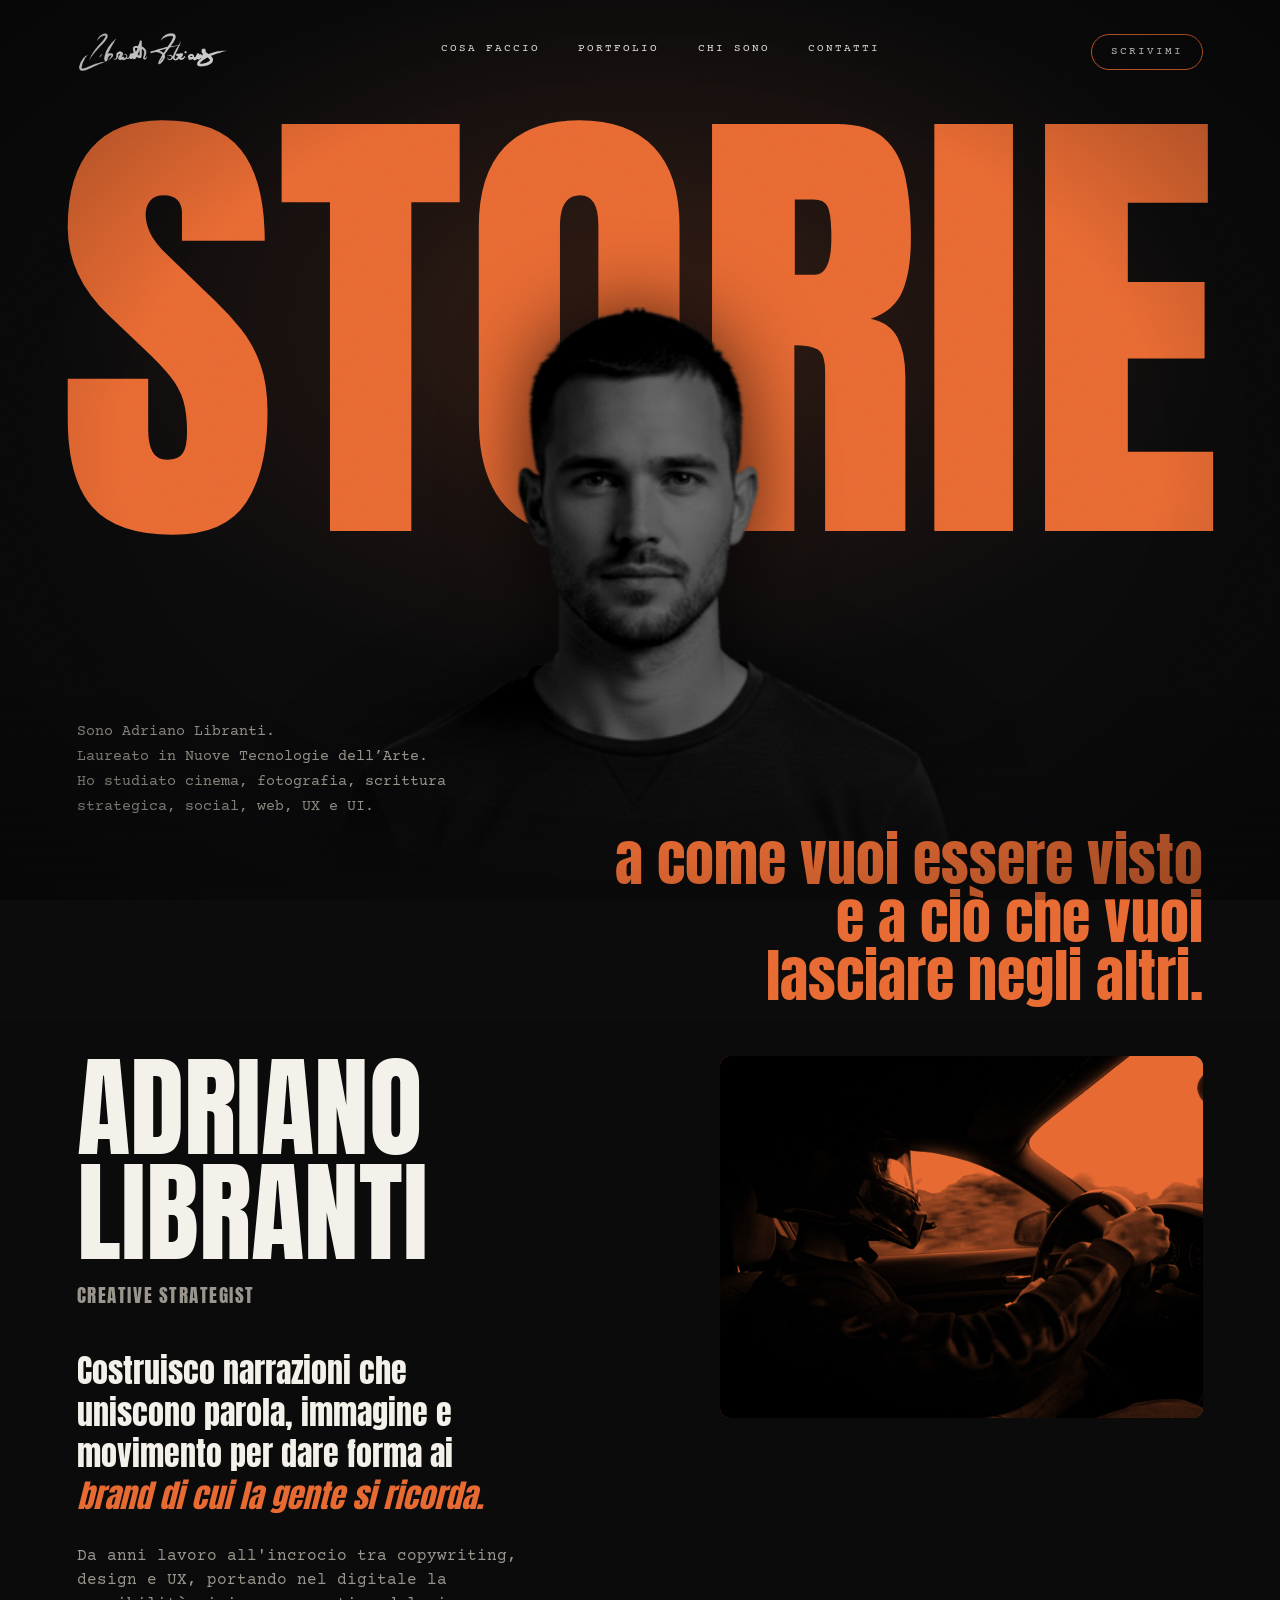
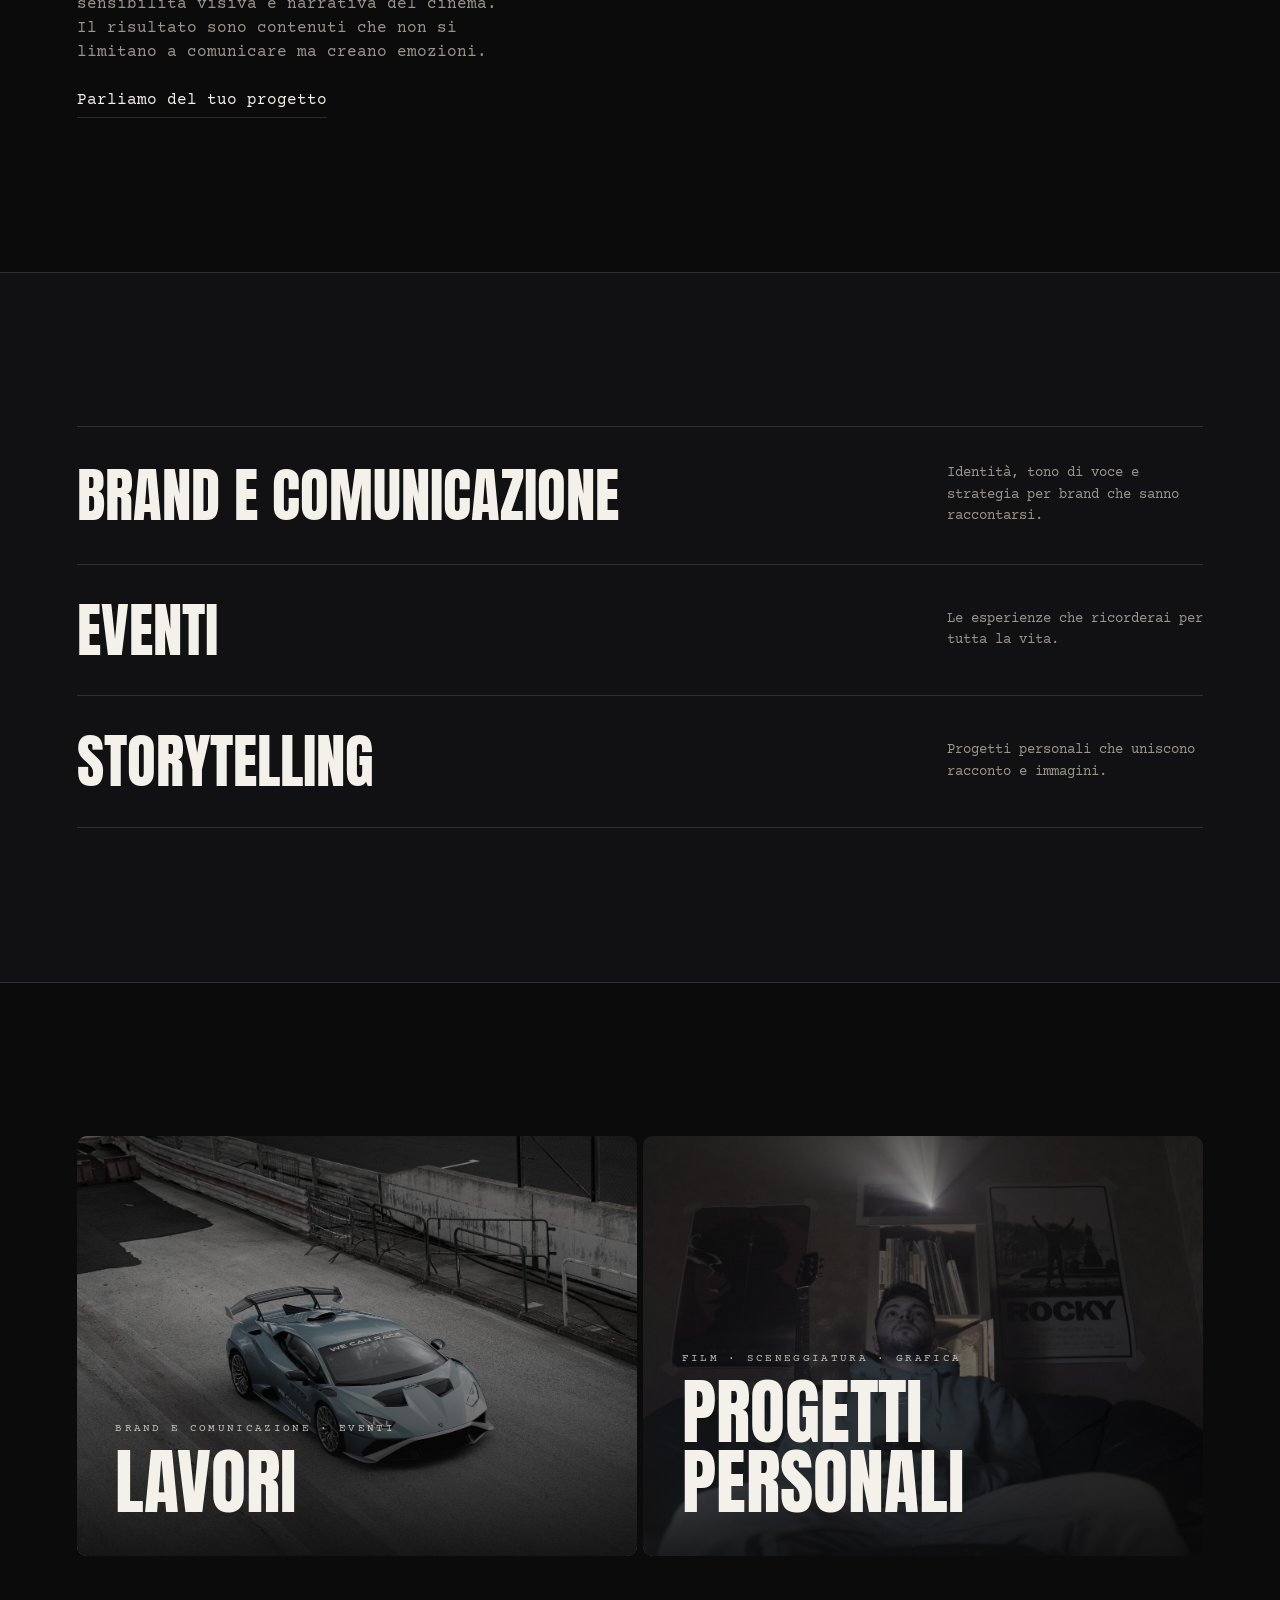
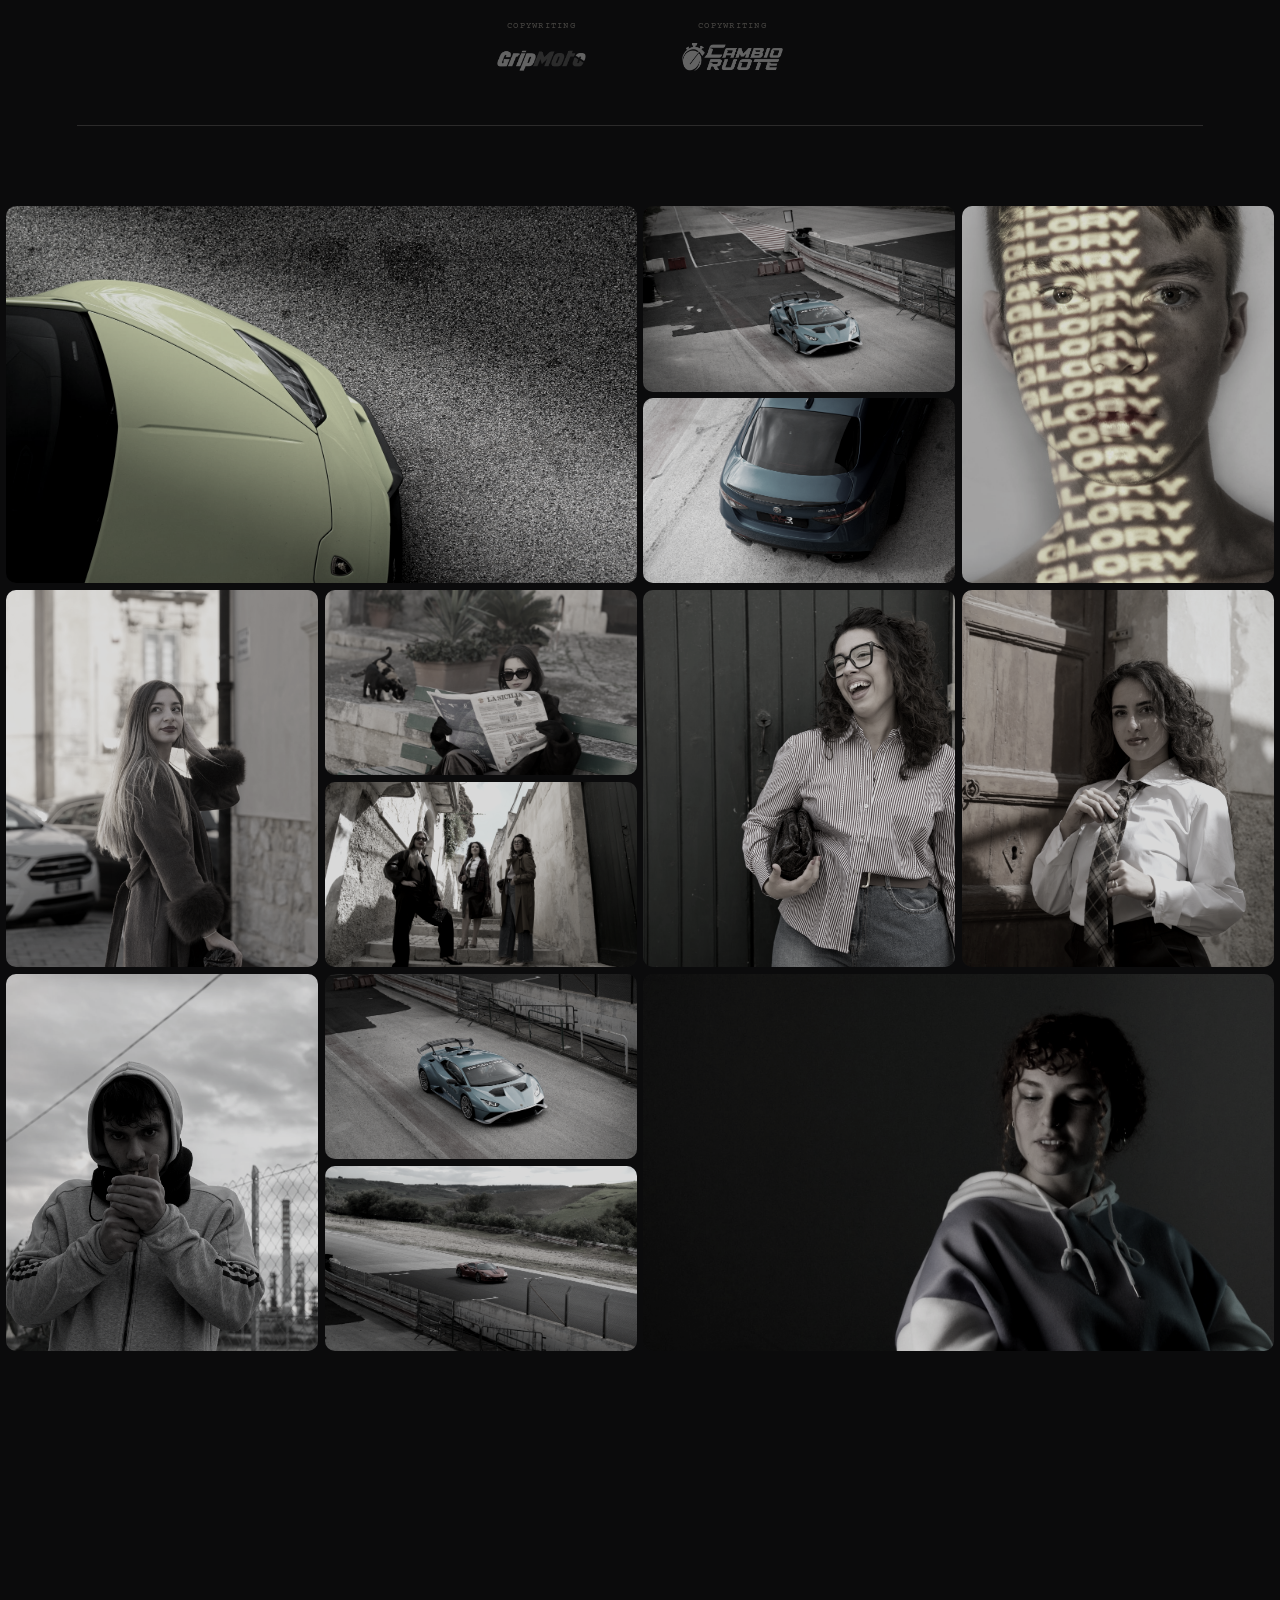
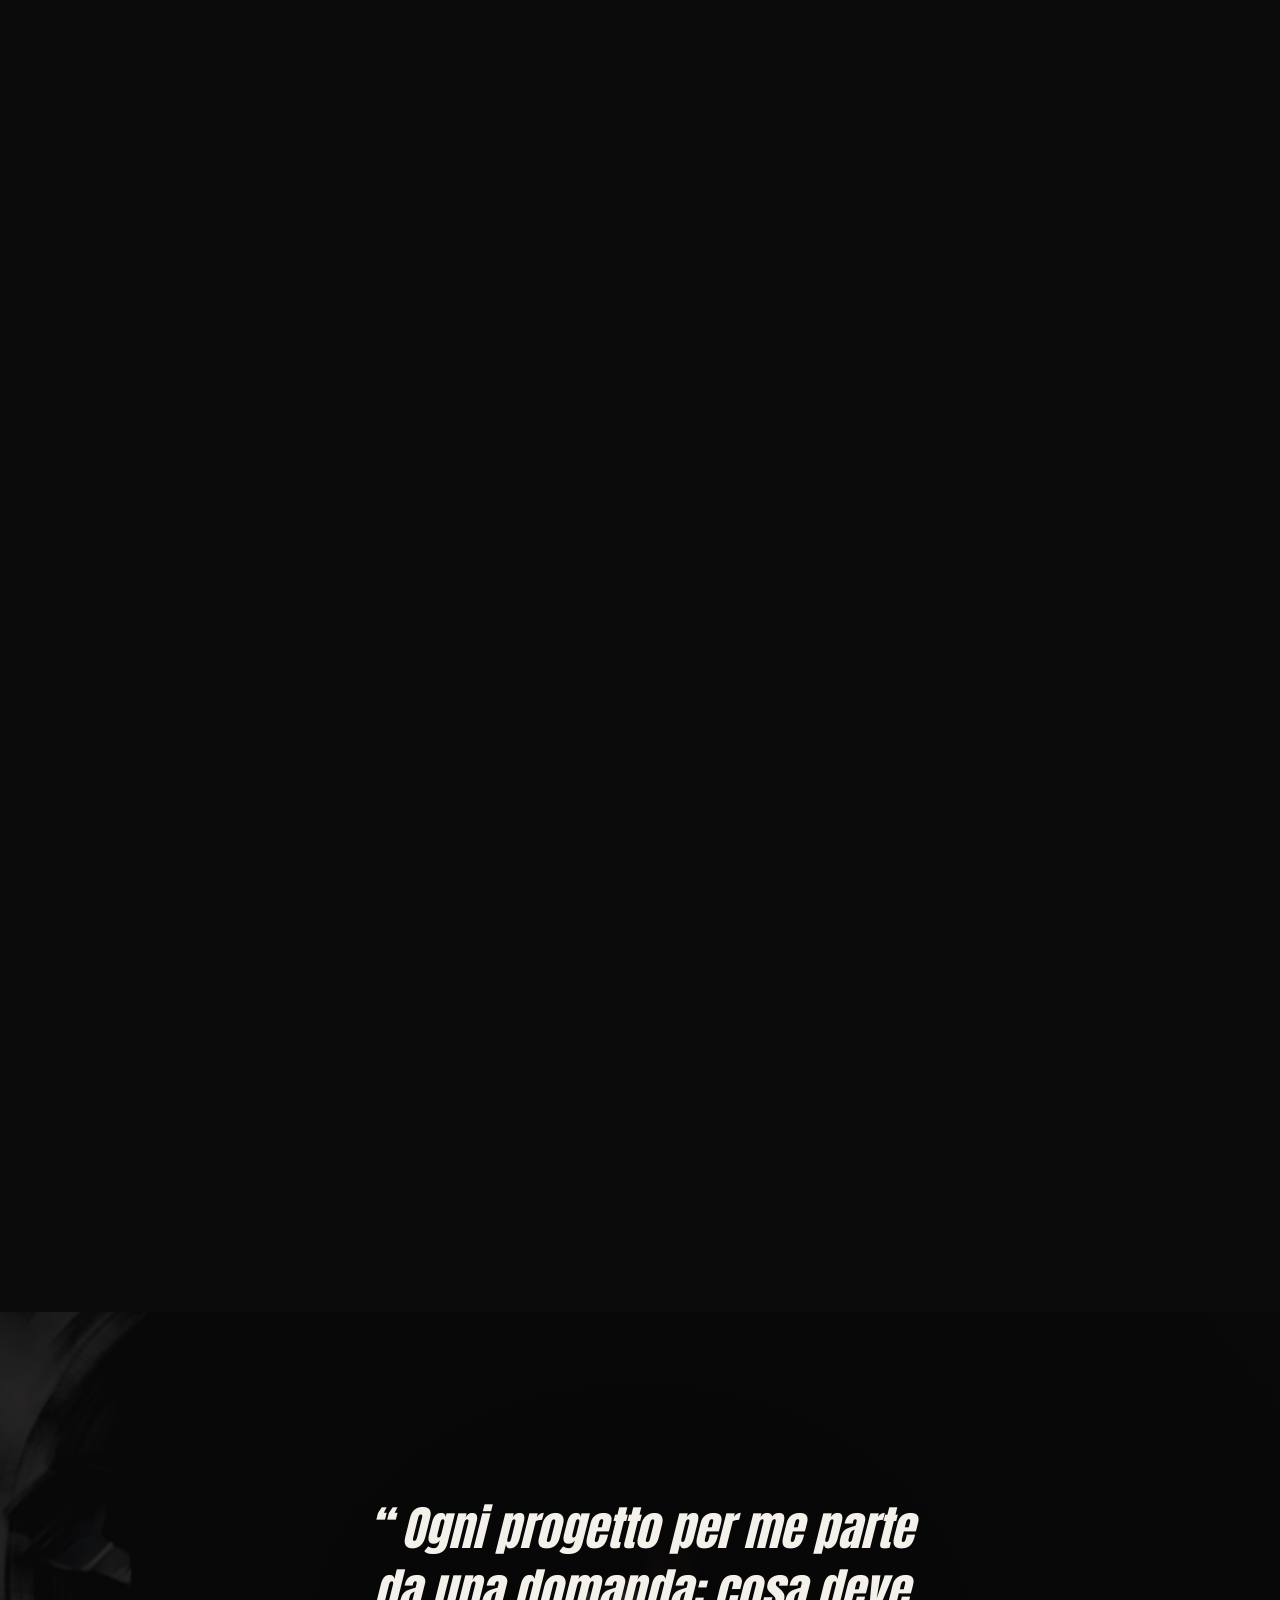
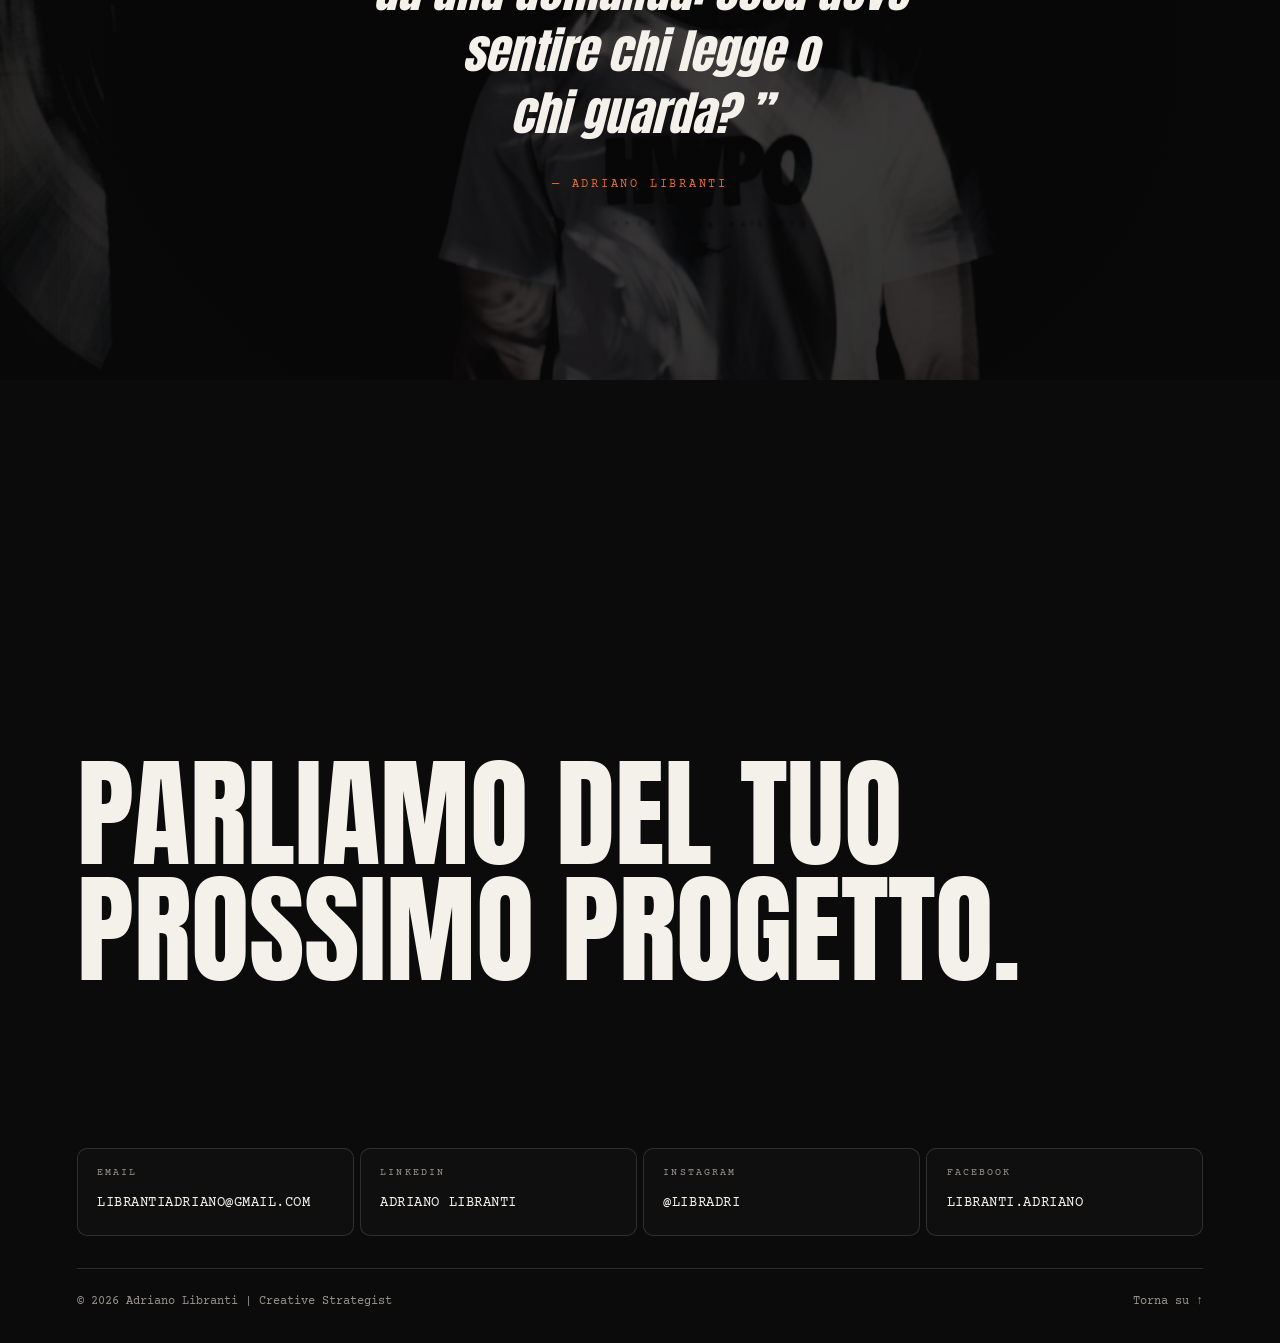
==== commit 0ba9658e: "Inverte testo e foto nella sezione Chi sono Su desktop il testo passa a sinistra e la foto a destra;" ====
--- a/index.html
+++ b/index.html
@@ -10,7 +10,7 @@
   <link rel="preconnect" href="https://fonts.gstatic.com" crossorigin>
   <link href="https://fonts.googleapis.com/css2?family=Anton&family=Courier+Prime:ital,wght@0,400;0,700;1,400;1,700&display=swap" rel="stylesheet">
   <link rel="preload" as="image" href="assets/img/home/hero-figure.webp" type="image/webp">
-  <link rel="stylesheet" href="assets/css/style.css?v=58">
+  <link rel="stylesheet" href="assets/css/style.css?v=59">
 </head>
 <body id="top" class="home">
   <div class="preloader" id="preloader" aria-hidden="true">
--- a/assets/css/style.css
+++ b/assets/css/style.css
@@ -417,12 +417,13 @@
 }
 .about__grid {
   display: grid;
-  grid-template-columns: minmax(0, 5fr) minmax(0, 6fr);
+  grid-template-columns: minmax(0, 6fr) minmax(0, 5fr);
   align-items: start;
   gap: clamp(2rem, 5vw, 5rem);
 }
 
 .about__photo {
+  order: 2;
   position: sticky;
   top: 7.5rem;
   margin: 0;
@@ -1265,7 +1266,7 @@
   .scroll-text { display: none; }
 
   .about__grid { grid-template-columns: 1fr; }
-  .about__photo { position: relative; top: auto; }
+  .about__photo { order: 0; position: relative; top: auto; }
 
   .lightbox__nav { font-size: 2.5rem; padding: 0.5rem; }
 
